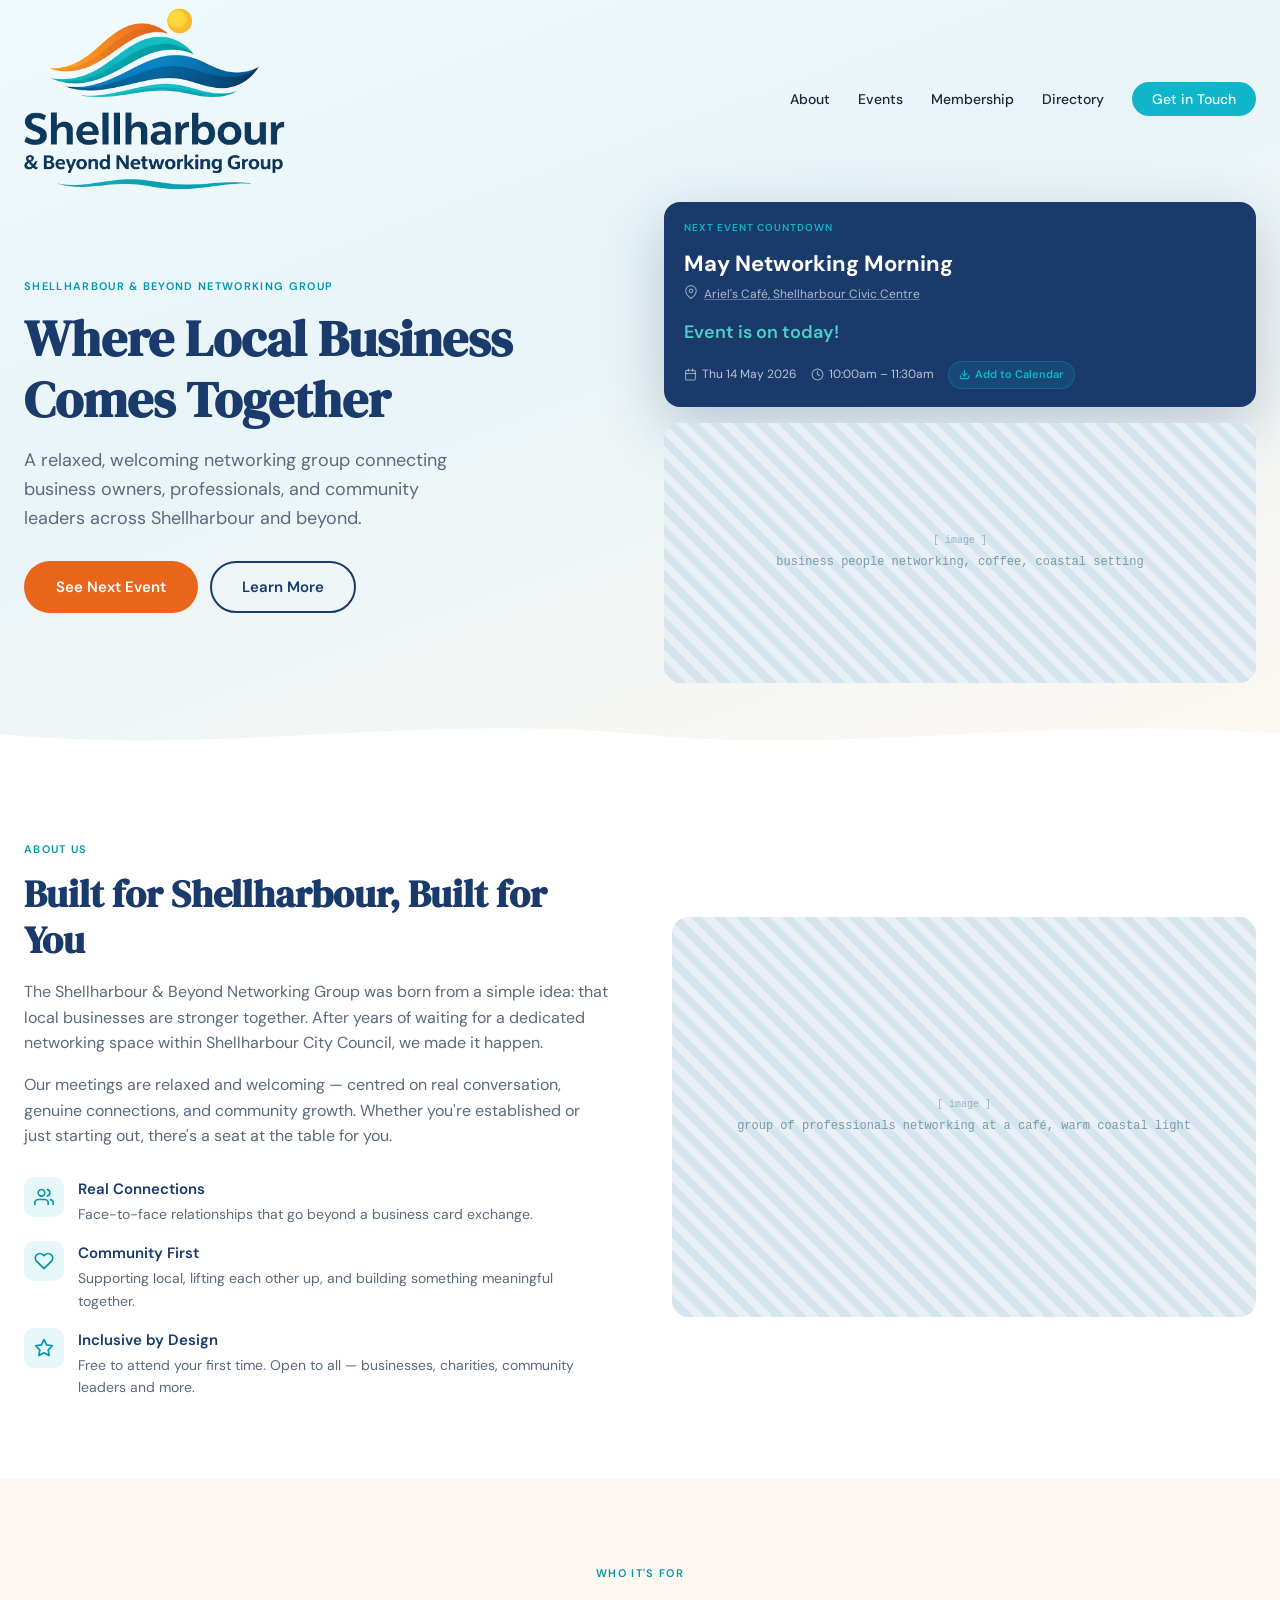
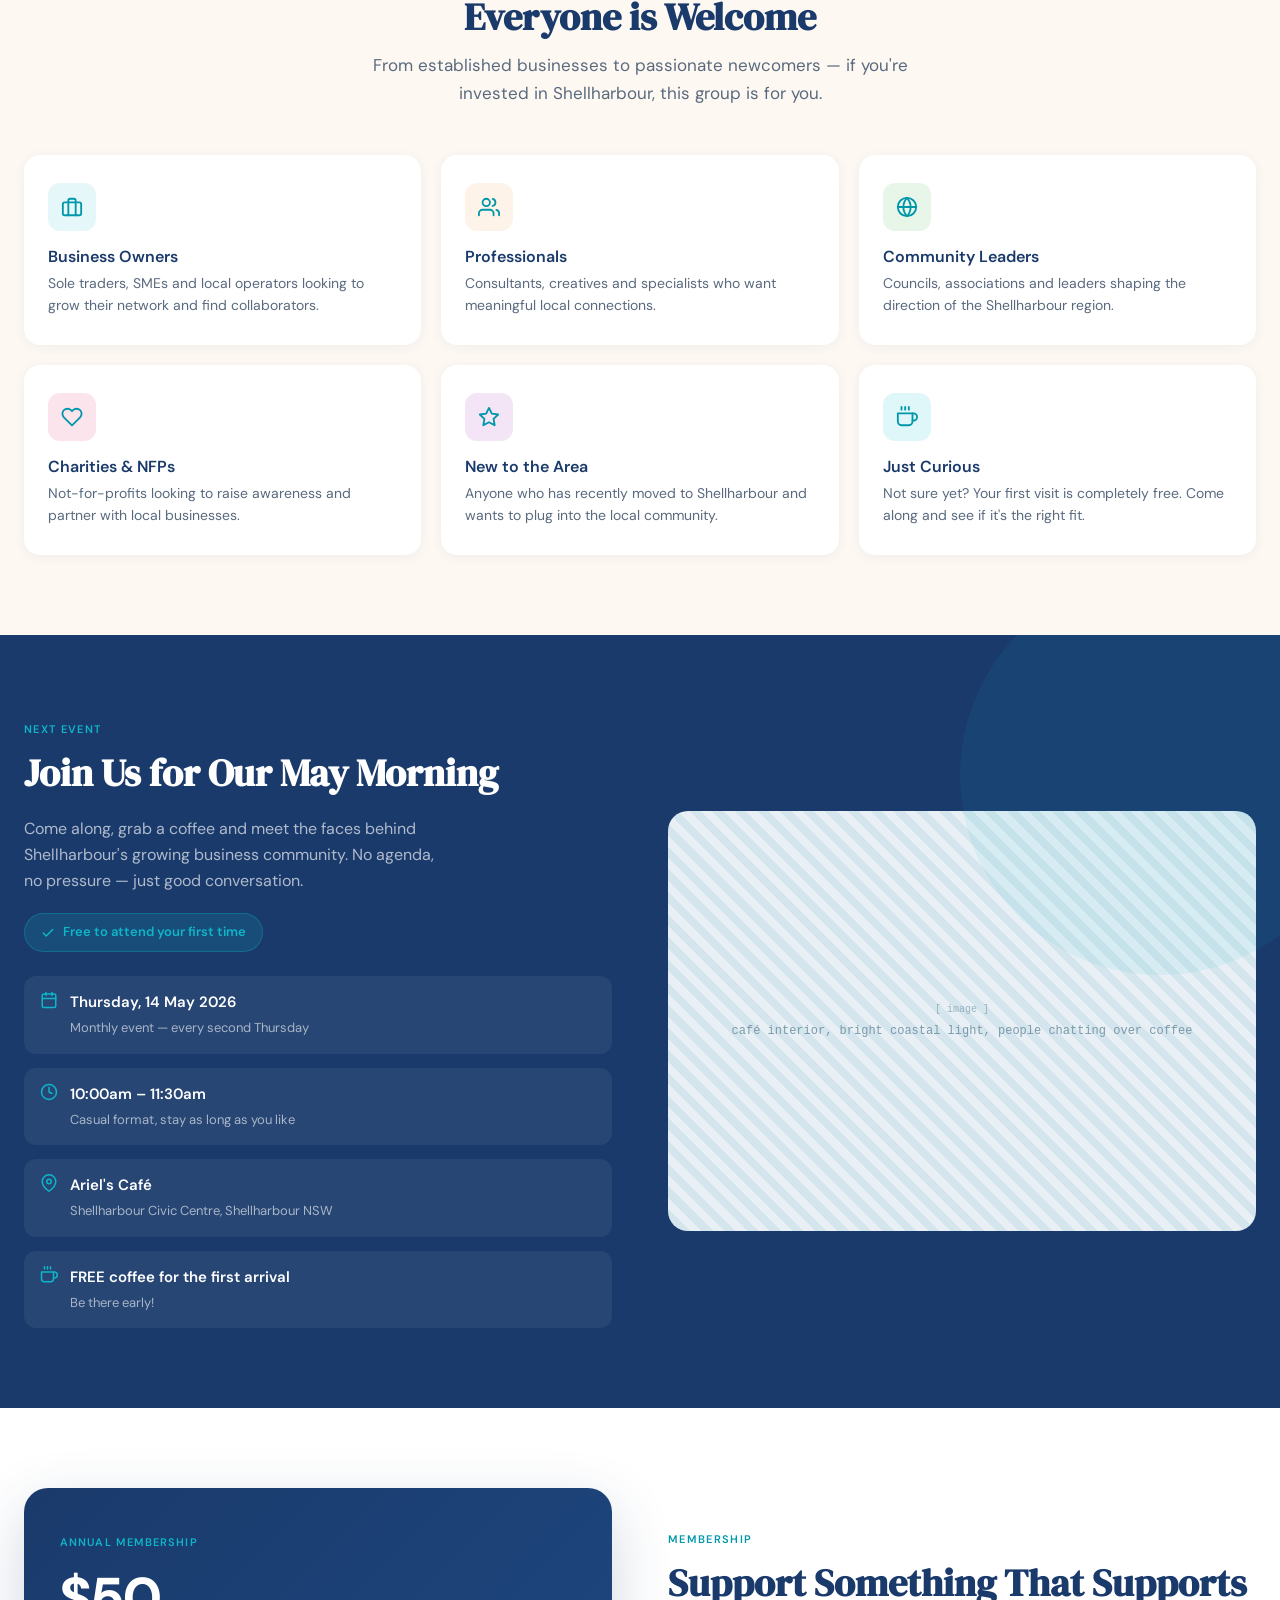
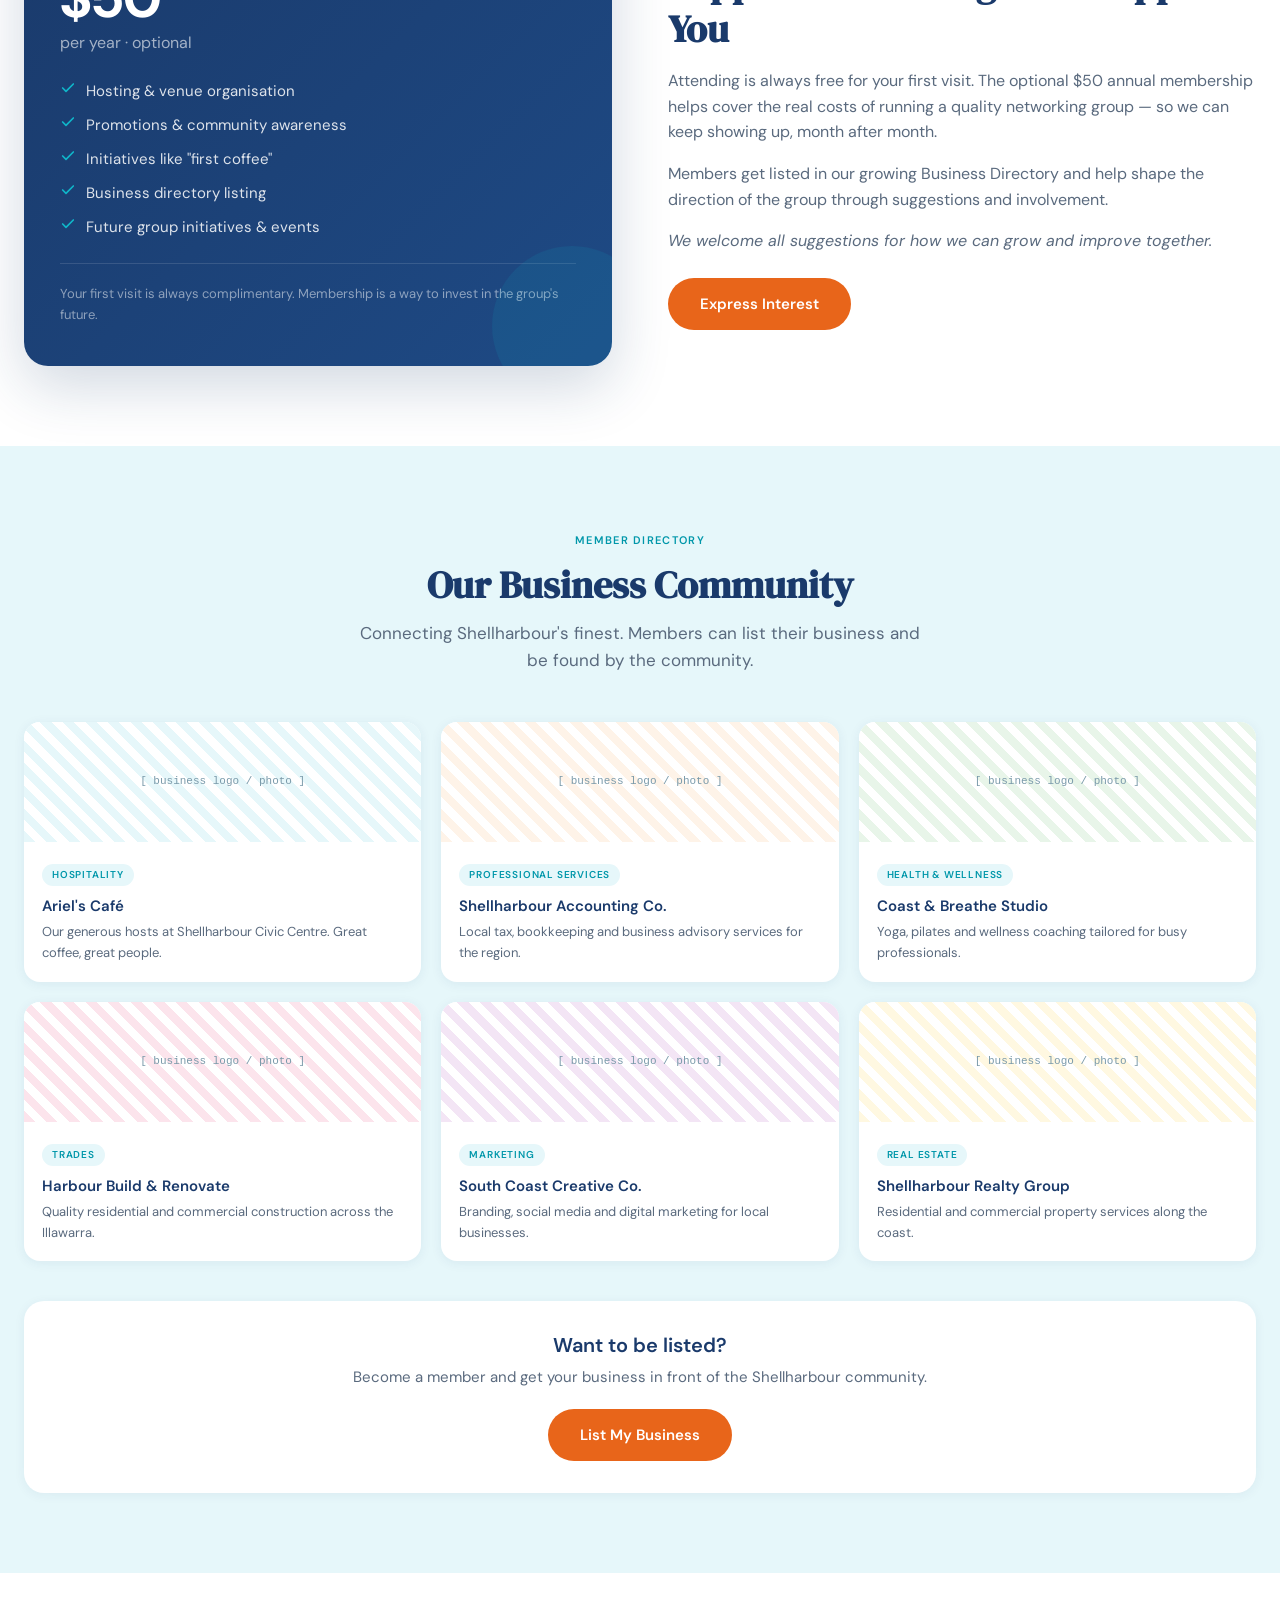
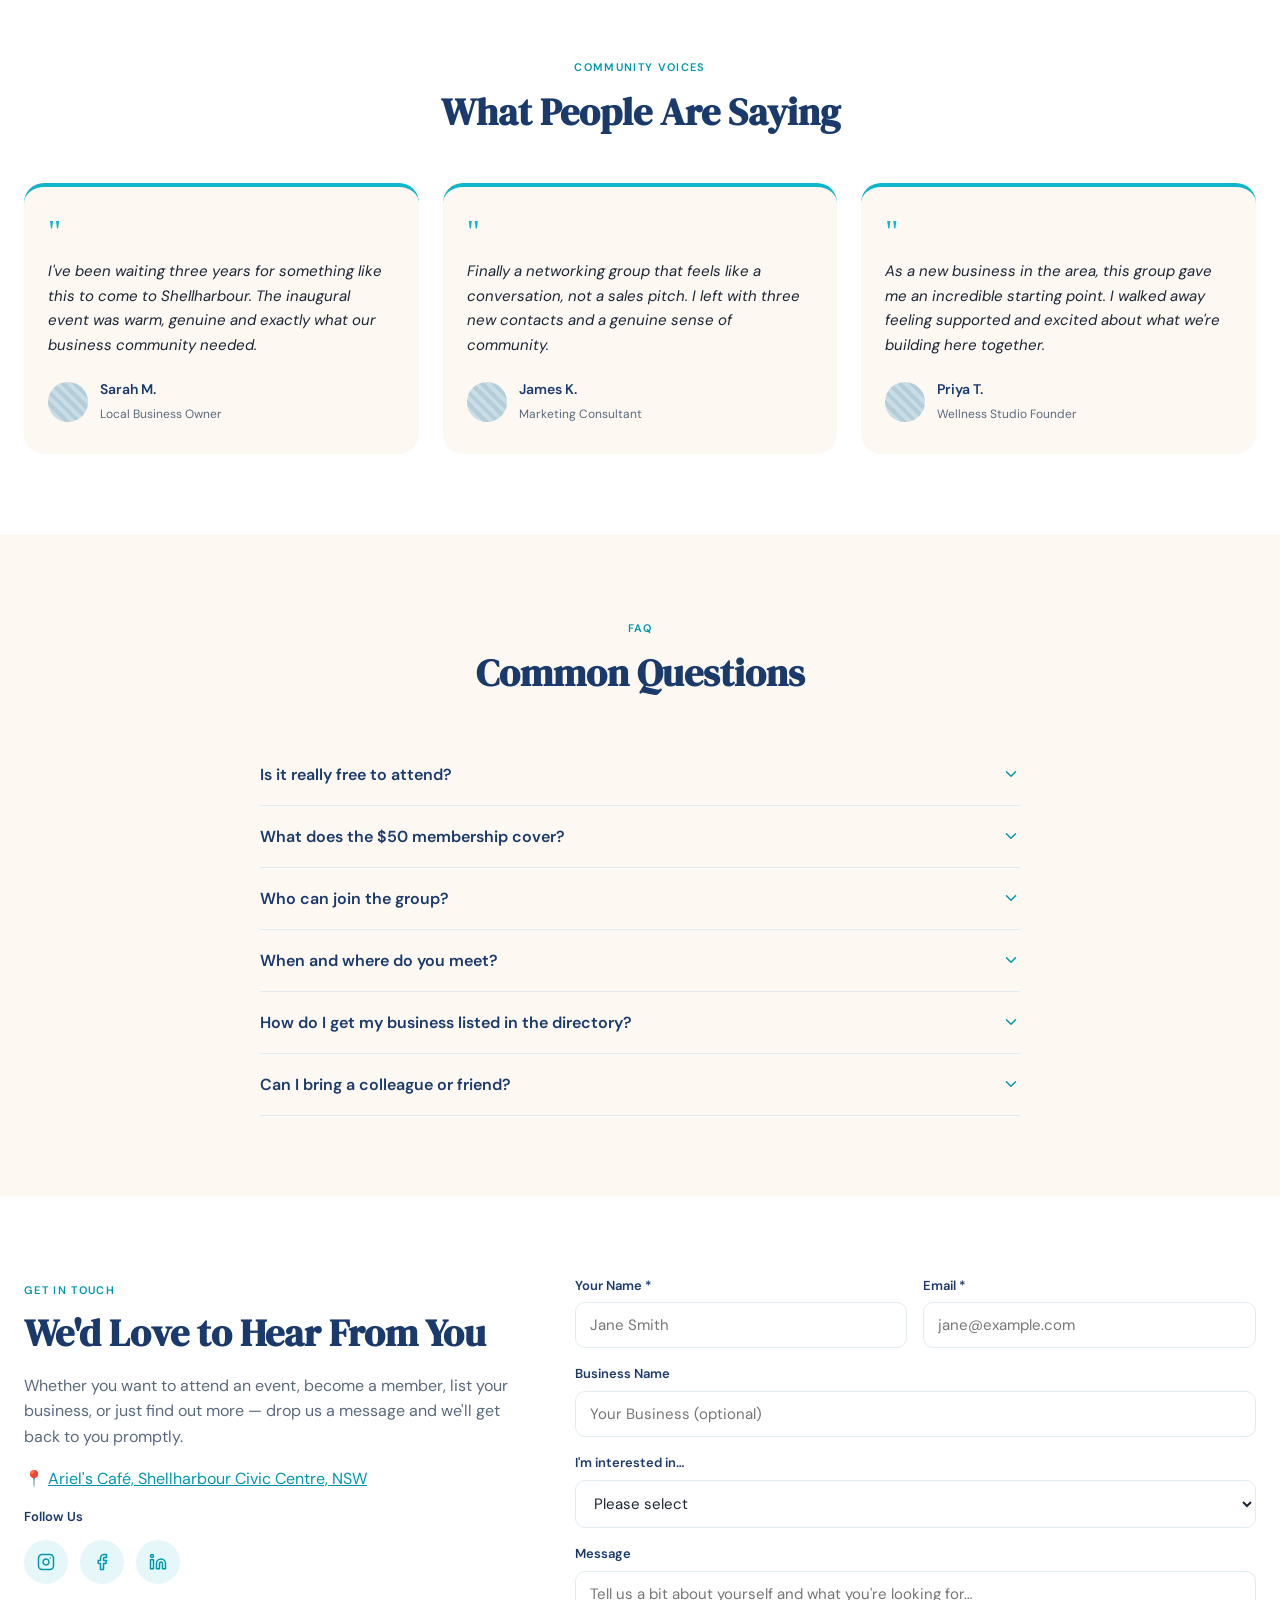
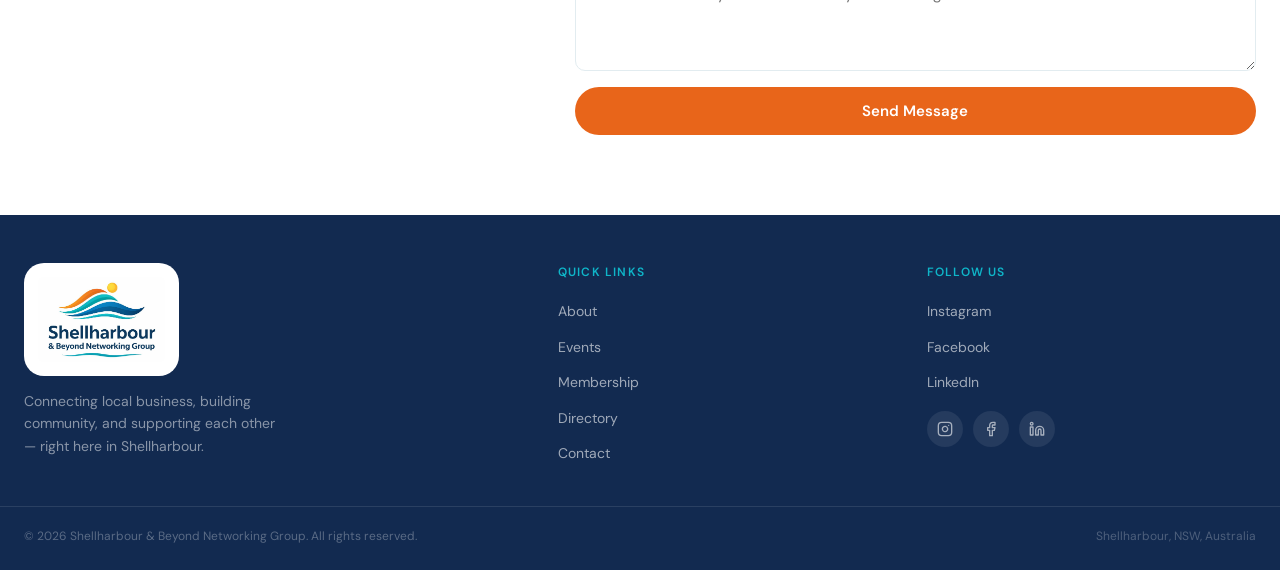
==== index.html @ a5597242 "Initial build: Shellharbour & Beyond Networking Group website Vanilla HTML/CSS/JS implementation fro" ====
<!DOCTYPE html>
<html lang="en">
<head>
  <meta charset="UTF-8"/>
  <meta name="viewport" content="width=device-width, initial-scale=1.0"/>
  <title>Shellharbour &amp; Beyond Networking Group</title>
  <meta name="description" content="A relaxed, welcoming networking group connecting business owners, professionals, and community leaders across Shellharbour and beyond."/>
  <link rel="preconnect" href="https://fonts.googleapis.com"/>
  <link rel="preconnect" href="https://fonts.gstatic.com" crossorigin/>
  <link href="https://fonts.googleapis.com/css2?family=DM+Sans:wght@300;400;500;600;700&family=DM+Serif+Display:ital@0;1&display=swap" rel="stylesheet"/>
  <link rel="stylesheet" href="style.css"/>
</head>
<body>

<!-- NAV -->
<nav id="main-nav">
  <div class="nav-inner">
    <a class="nav-logo" href="#">
      <img src="uploads/logo-shellharbour-beyond-networking-group.png" alt="Shellharbour &amp; Beyond Networking Group"/>
    </a>
    <ul class="nav-links">
      <li><a href="#about">About</a></li>
      <li><a href="#events">Events</a></li>
      <li><a href="#membership">Membership</a></li>
      <li><a href="#directory">Directory</a></li>
      <li><a href="#contact" class="nav-cta">Get in Touch</a></li>
    </ul>
  </div>
</nav>

<!-- HERO -->
<section class="hero">
  <div class="hero-inner">
    <div class="hero-text">
      <span class="section-tag">Shellharbour &amp; Beyond Networking Group</span>
      <h1 class="hero-title">Where Local Business Comes Together</h1>
      <p class="hero-sub">A relaxed, welcoming networking group connecting business owners, professionals, and community leaders across Shellharbour and beyond.</p>
      <div class="hero-actions">
        <a href="#events" class="btn-primary">See Next Event</a>
        <a href="#about" class="btn-outline">Learn More</a>
      </div>
    </div>
    <div class="hero-visual">
      <div class="countdown-card">
        <div class="countdown-label">Next Event Countdown</div>
        <div class="countdown-event-title">May Networking Morning</div>
        <div class="countdown-location">
          <svg width="14" height="14" viewBox="0 0 24 24" fill="none" stroke="rgba(255,255,255,0.5)" stroke-width="2" stroke-linecap="round" stroke-linejoin="round"><path d="M21 10c0 7-9 13-9 13s-9-6-9-13a9 9 0 0 1 18 0z"/><circle cx="12" cy="10" r="3"/></svg>
          <a href="https://share.google/ZzEVvSaLevqa5CNla" target="_blank" rel="noopener noreferrer">Ariel's Café, Shellharbour Civic Centre</a>
        </div>
        <div class="countdown-grid" id="countdown-grid">
          <div class="countdown-unit">
            <div class="countdown-num" id="cd-days">00</div>
            <div class="countdown-unitlabel">Days</div>
          </div>
          <div class="countdown-unit">
            <div class="countdown-num" id="cd-hours">00</div>
            <div class="countdown-unitlabel">Hours</div>
          </div>
          <div class="countdown-unit">
            <div class="countdown-num" id="cd-mins">00</div>
            <div class="countdown-unitlabel">Mins</div>
          </div>
        </div>
        <div id="countdown-expired" class="countdown-expired" style="display:none">Event is on today!</div>
        <div class="countdown-meta">
          <span>
            <svg width="13" height="13" viewBox="0 0 24 24" fill="none" stroke="rgba(255,255,255,0.55)" stroke-width="2" stroke-linecap="round" stroke-linejoin="round"><rect x="3" y="4" width="18" height="18" rx="2"/><line x1="16" y1="2" x2="16" y2="6"/><line x1="8" y1="2" x2="8" y2="6"/><line x1="3" y1="10" x2="21" y2="10"/></svg>
            Thu 14 May 2026
          </span>
          <span>
            <svg width="13" height="13" viewBox="0 0 24 24" fill="none" stroke="rgba(255,255,255,0.55)" stroke-width="2" stroke-linecap="round" stroke-linejoin="round"><circle cx="12" cy="12" r="10"/><polyline points="12 6 12 12 16 14"/></svg>
            10:00am – 11:30am
          </span>
          <a class="add-to-cal"
            href="data:text/calendar;charset=utf8,BEGIN:VCALENDAR%0AVERSION:2.0%0APRODID:-//Shellharbour%20%26%20Beyond//EN%0ABEGIN:VEVENT%0ADTSTART:20260514T000000Z%0ADTEND:20260514T013000Z%0ASUMMARY:Shellharbour%20%26%20Beyond%20Networking%20Morning%0ADESCRIPTION:Monthly%20networking%20event%20-%20first%20visit%20free!%0ALOCATION:Ariel's%20Cafe%2C%20Shellharbour%20Civic%20Centre%2C%20NSW%0AURL:https://share.google/ZzEVvSaLevqa5CNla%0AEND:VEVENT%0AEND:VCALENDAR"
            download="shellharbour-networking-may2026.ics">
            <svg width="11" height="11" viewBox="0 0 24 24" fill="none" stroke="currentColor" stroke-width="2.5" stroke-linecap="round" stroke-linejoin="round"><path d="M21 15v4a2 2 0 0 1-2 2H5a2 2 0 0 1-2-2v-4"/><polyline points="7 10 12 15 17 10"/><line x1="12" y1="15" x2="12" y2="3"/></svg>
            Add to Calendar
          </a>
        </div>
      </div>
      <div class="img-placeholder" style="height:260px;margin-top:16px;">
        <div>
          <div class="placeholder-label">[ image ]</div>
          business people networking, coffee, coastal setting
        </div>
      </div>
    </div>
  </div>
  <div class="wave-divider">
    <svg viewBox="0 0 1440 48" xmlns="http://www.w3.org/2000/svg">
      <path d="M0,48 L0,24 C240,48 480,0 720,24 C960,48 1200,0 1440,24 L1440,48 Z" fill="white"/>
    </svg>
  </div>
</section>

<!-- ABOUT -->
<section class="about" id="about">
  <div class="container">
    <div class="about-grid">
      <div>
        <span class="section-tag">About Us</span>
        <h2>Built for Shellharbour, Built for You</h2>
        <p>The Shellharbour &amp; Beyond Networking Group was born from a simple idea: that local businesses are stronger together. After years of waiting for a dedicated networking space within Shellharbour City Council, we made it happen.</p>
        <p>Our meetings are relaxed and welcoming — centred on real conversation, genuine connections, and community growth. Whether you're established or just starting out, there's a seat at the table for you.</p>
        <div class="about-pillars">
          <div class="pillar">
            <div class="pillar-icon">
              <svg width="20" height="20" viewBox="0 0 24 24" fill="none" stroke="var(--teal-mid)" stroke-width="2" stroke-linecap="round" stroke-linejoin="round"><path d="M17 21v-2a4 4 0 0 0-4-4H5a4 4 0 0 0-4 4v2"/><circle cx="9" cy="7" r="4"/><path d="M23 21v-2a4 4 0 0 0-3-3.87"/><path d="M16 3.13a4 4 0 0 1 0 7.75"/></svg>
            </div>
            <div class="pillar-text">
              <h4>Real Connections</h4>
              <p>Face-to-face relationships that go beyond a business card exchange.</p>
            </div>
          </div>
          <div class="pillar">
            <div class="pillar-icon">
              <svg width="20" height="20" viewBox="0 0 24 24" fill="none" stroke="var(--teal-mid)" stroke-width="2" stroke-linecap="round" stroke-linejoin="round"><path d="M20.84 4.61a5.5 5.5 0 0 0-7.78 0L12 5.67l-1.06-1.06a5.5 5.5 0 0 0-7.78 7.78l1.06 1.06L12 21.23l7.78-7.78 1.06-1.06a5.5 5.5 0 0 0 0-7.78z"/></svg>
            </div>
            <div class="pillar-text">
              <h4>Community First</h4>
              <p>Supporting local, lifting each other up, and building something meaningful together.</p>
            </div>
          </div>
          <div class="pillar">
            <div class="pillar-icon">
              <svg width="20" height="20" viewBox="0 0 24 24" fill="none" stroke="var(--teal-mid)" stroke-width="2" stroke-linecap="round" stroke-linejoin="round"><polygon points="12 2 15.09 8.26 22 9.27 17 14.14 18.18 21.02 12 17.77 5.82 21.02 7 14.14 2 9.27 8.91 8.26 12 2"/></svg>
            </div>
            <div class="pillar-text">
              <h4>Inclusive by Design</h4>
              <p>Free to attend your first time. Open to all — businesses, charities, community leaders and more.</p>
            </div>
          </div>
        </div>
      </div>
      <div class="img-placeholder" style="height:400px;">
        <div>
          <div class="placeholder-label">[ image ]</div>
          group of professionals networking at a café, warm coastal light
        </div>
      </div>
    </div>
  </div>
</section>

<!-- WHO IS IT FOR -->
<section class="who" id="who">
  <div class="container">
    <div class="section-header">
      <span class="section-tag">Who It's For</span>
      <h2>Everyone is Welcome</h2>
      <p>From established businesses to passionate newcomers — if you're invested in Shellharbour, this group is for you.</p>
    </div>
    <div class="who-cards">
      <div class="who-card">
        <div class="who-card-icon" style="background:#e6f7fa">
          <svg width="22" height="22" viewBox="0 0 24 24" fill="none" stroke="var(--teal-mid)" stroke-width="2" stroke-linecap="round" stroke-linejoin="round"><rect x="2" y="7" width="20" height="14" rx="2"/><path d="M16 21V5a2 2 0 0 0-2-2h-4a2 2 0 0 0-2 2v16"/></svg>
        </div>
        <h3>Business Owners</h3>
        <p>Sole traders, SMEs and local operators looking to grow their network and find collaborators.</p>
      </div>
      <div class="who-card">
        <div class="who-card-icon" style="background:#fef3e8">
          <svg width="22" height="22" viewBox="0 0 24 24" fill="none" stroke="var(--teal-mid)" stroke-width="2" stroke-linecap="round" stroke-linejoin="round"><path d="M17 21v-2a4 4 0 0 0-4-4H5a4 4 0 0 0-4 4v2"/><circle cx="9" cy="7" r="4"/><path d="M23 21v-2a4 4 0 0 0-3-3.87"/><path d="M16 3.13a4 4 0 0 1 0 7.75"/></svg>
        </div>
        <h3>Professionals</h3>
        <p>Consultants, creatives and specialists who want meaningful local connections.</p>
      </div>
      <div class="who-card">
        <div class="who-card-icon" style="background:#e8f5e9">
          <svg width="22" height="22" viewBox="0 0 24 24" fill="none" stroke="var(--teal-mid)" stroke-width="2" stroke-linecap="round" stroke-linejoin="round"><circle cx="12" cy="12" r="10"/><line x1="2" y1="12" x2="22" y2="12"/><path d="M12 2a15.3 15.3 0 0 1 4 10 15.3 15.3 0 0 1-4 10 15.3 15.3 0 0 1-4-10 15.3 15.3 0 0 1 4-10z"/></svg>
        </div>
        <h3>Community Leaders</h3>
        <p>Councils, associations and leaders shaping the direction of the Shellharbour region.</p>
      </div>
      <div class="who-card">
        <div class="who-card-icon" style="background:#fce4ec">
          <svg width="22" height="22" viewBox="0 0 24 24" fill="none" stroke="var(--teal-mid)" stroke-width="2" stroke-linecap="round" stroke-linejoin="round"><path d="M20.84 4.61a5.5 5.5 0 0 0-7.78 0L12 5.67l-1.06-1.06a5.5 5.5 0 0 0-7.78 7.78l1.06 1.06L12 21.23l7.78-7.78 1.06-1.06a5.5 5.5 0 0 0 0-7.78z"/></svg>
        </div>
        <h3>Charities &amp; NFPs</h3>
        <p>Not-for-profits looking to raise awareness and partner with local businesses.</p>
      </div>
      <div class="who-card">
        <div class="who-card-icon" style="background:#f3e5f5">
          <svg width="22" height="22" viewBox="0 0 24 24" fill="none" stroke="var(--teal-mid)" stroke-width="2" stroke-linecap="round" stroke-linejoin="round"><polygon points="12 2 15.09 8.26 22 9.27 17 14.14 18.18 21.02 12 17.77 5.82 21.02 7 14.14 2 9.27 8.91 8.26 12 2"/></svg>
        </div>
        <h3>New to the Area</h3>
        <p>Anyone who has recently moved to Shellharbour and wants to plug into the local community.</p>
      </div>
      <div class="who-card">
        <div class="who-card-icon" style="background:#e0f7fa">
          <svg width="22" height="22" viewBox="0 0 24 24" fill="none" stroke="var(--teal-mid)" stroke-width="2" stroke-linecap="round" stroke-linejoin="round"><path d="M18 8h1a4 4 0 0 1 0 8h-1"/><path d="M2 8h16v9a4 4 0 0 1-4 4H6a4 4 0 0 1-4-4V8z"/><line x1="6" y1="1" x2="6" y2="4"/><line x1="10" y1="1" x2="10" y2="4"/><line x1="14" y1="1" x2="14" y2="4"/></svg>
        </div>
        <h3>Just Curious</h3>
        <p>Not sure yet? Your first visit is completely free. Come along and see if it's the right fit.</p>
      </div>
    </div>
  </div>
</section>

<!-- EVENTS -->
<section class="event-section" id="events">
  <div class="container">
    <div class="event-inner">
      <div>
        <span class="section-tag event-tag">Next Event</span>
        <h2>Join Us for Our May Morning</h2>
        <p class="event-intro">Come along, grab a coffee and meet the faces behind Shellharbour's growing business community. No agenda, no pressure — just good conversation.</p>
        <div class="free-badge">
          <svg width="14" height="14" viewBox="0 0 24 24" fill="none" stroke="currentColor" stroke-width="2.5" stroke-linecap="round" stroke-linejoin="round"><polyline points="20 6 9 17 4 12"/></svg>
          Free to attend your first time
        </div>
        <div class="event-details">
          <div class="event-detail">
            <span class="event-detail-icon"><svg width="18" height="18" viewBox="0 0 24 24" fill="none" stroke="var(--teal)" stroke-width="2" stroke-linecap="round" stroke-linejoin="round"><rect x="3" y="4" width="18" height="18" rx="2"/><line x1="16" y1="2" x2="16" y2="6"/><line x1="8" y1="2" x2="8" y2="6"/><line x1="3" y1="10" x2="21" y2="10"/></svg></span>
            <div class="event-detail-text"><strong>Thursday, 14 May 2026</strong><span>Monthly event — every second Thursday</span></div>
          </div>
          <div class="event-detail">
            <span class="event-detail-icon"><svg width="18" height="18" viewBox="0 0 24 24" fill="none" stroke="var(--teal)" stroke-width="2" stroke-linecap="round" stroke-linejoin="round"><circle cx="12" cy="12" r="10"/><polyline points="12 6 12 12 16 14"/></svg></span>
            <div class="event-detail-text"><strong>10:00am – 11:30am</strong><span>Casual format, stay as long as you like</span></div>
          </div>
          <div class="event-detail">
            <span class="event-detail-icon"><svg width="18" height="18" viewBox="0 0 24 24" fill="none" stroke="var(--teal)" stroke-width="2" stroke-linecap="round" stroke-linejoin="round"><path d="M21 10c0 7-9 13-9 13s-9-6-9-13a9 9 0 0 1 18 0z"/><circle cx="12" cy="10" r="3"/></svg></span>
            <div class="event-detail-text"><strong>Ariel's Café</strong><span>Shellharbour Civic Centre, Shellharbour NSW</span></div>
          </div>
          <div class="event-detail">
            <span class="event-detail-icon"><svg width="18" height="18" viewBox="0 0 24 24" fill="none" stroke="var(--teal)" stroke-width="2" stroke-linecap="round" stroke-linejoin="round"><path d="M18 8h1a4 4 0 0 1 0 8h-1"/><path d="M2 8h16v9a4 4 0 0 1-4 4H6a4 4 0 0 1-4-4V8z"/><line x1="6" y1="1" x2="6" y2="4"/><line x1="10" y1="1" x2="10" y2="4"/><line x1="14" y1="1" x2="14" y2="4"/></svg></span>
            <div class="event-detail-text"><strong>FREE coffee for the first arrival</strong><span>Be there early!</span></div>
          </div>
        </div>
      </div>
      <div class="img-placeholder" style="height:420px;border-radius:20px;">
        <div>
          <div class="placeholder-label">[ image ]</div>
          café interior, bright coastal light, people chatting over coffee
        </div>
      </div>
    </div>
  </div>
</section>

<!-- MEMBERSHIP -->
<section class="membership" id="membership">
  <div class="container">
    <div class="membership-inner">
      <div class="membership-card">
        <span class="membership-badge">Annual Membership</span>
        <div class="price">$50</div>
        <div class="price-period">per year · optional</div>
        <ul class="membership-perks">
          <li>
            <span class="perk-check"><svg width="16" height="16" viewBox="0 0 24 24" fill="none" stroke="var(--teal)" stroke-width="2.5" stroke-linecap="round" stroke-linejoin="round"><polyline points="20 6 9 17 4 12"/></svg></span>
            Hosting &amp; venue organisation
          </li>
          <li>
            <span class="perk-check"><svg width="16" height="16" viewBox="0 0 24 24" fill="none" stroke="var(--teal)" stroke-width="2.5" stroke-linecap="round" stroke-linejoin="round"><polyline points="20 6 9 17 4 12"/></svg></span>
            Promotions &amp; community awareness
          </li>
          <li>
            <span class="perk-check"><svg width="16" height="16" viewBox="0 0 24 24" fill="none" stroke="var(--teal)" stroke-width="2.5" stroke-linecap="round" stroke-linejoin="round"><polyline points="20 6 9 17 4 12"/></svg></span>
            Initiatives like "first coffee"
          </li>
          <li>
            <span class="perk-check"><svg width="16" height="16" viewBox="0 0 24 24" fill="none" stroke="var(--teal)" stroke-width="2.5" stroke-linecap="round" stroke-linejoin="round"><polyline points="20 6 9 17 4 12"/></svg></span>
            Business directory listing
          </li>
          <li>
            <span class="perk-check"><svg width="16" height="16" viewBox="0 0 24 24" fill="none" stroke="var(--teal)" stroke-width="2.5" stroke-linecap="round" stroke-linejoin="round"><polyline points="20 6 9 17 4 12"/></svg></span>
            Future group initiatives &amp; events
          </li>
        </ul>
        <div class="membership-note">Your first visit is always complimentary. Membership is a way to invest in the group's future.</div>
      </div>
      <div class="membership-text">
        <span class="section-tag">Membership</span>
        <h2>Support Something That Supports You</h2>
        <p>Attending is always free for your first visit. The optional $50 annual membership helps cover the real costs of running a quality networking group — so we can keep showing up, month after month.</p>
        <p>Members get listed in our growing Business Directory and help shape the direction of the group through suggestions and involvement.</p>
        <p class="membership-italic">We welcome all suggestions for how we can grow and improve together.</p>
        <div style="margin-top:24px">
          <a href="#contact" class="btn-primary">Express Interest</a>
        </div>
      </div>
    </div>
  </div>
</section>

<!-- DIRECTORY -->
<section class="directory" id="directory">
  <div class="container">
    <div class="section-header">
      <span class="section-tag">Member Directory</span>
      <h2>Our Business Community</h2>
      <p>Connecting Shellharbour's finest. Members can list their business and be found by the community.</p>
    </div>
    <div class="directory-grid">
      <div class="biz-card">
        <div class="biz-card-thumb" style="background:repeating-linear-gradient(45deg,#e6f7fa,#e6f7fa 8px,white 8px,white 16px)"><span class="biz-thumb-label">[ business logo / photo ]</span></div>
        <div class="biz-card-body">
          <span class="biz-tag">Hospitality</span>
          <h4>Ariel's Café</h4>
          <p>Our generous hosts at Shellharbour Civic Centre. Great coffee, great people.</p>
        </div>
      </div>
      <div class="biz-card">
        <div class="biz-card-thumb" style="background:repeating-linear-gradient(45deg,#fef3e8,#fef3e8 8px,white 8px,white 16px)"><span class="biz-thumb-label">[ business logo / photo ]</span></div>
        <div class="biz-card-body">
          <span class="biz-tag">Professional Services</span>
          <h4>Shellharbour Accounting Co.</h4>
          <p>Local tax, bookkeeping and business advisory services for the region.</p>
        </div>
      </div>
      <div class="biz-card">
        <div class="biz-card-thumb" style="background:repeating-linear-gradient(45deg,#e8f5e9,#e8f5e9 8px,white 8px,white 16px)"><span class="biz-thumb-label">[ business logo / photo ]</span></div>
        <div class="biz-card-body">
          <span class="biz-tag">Health &amp; Wellness</span>
          <h4>Coast &amp; Breathe Studio</h4>
          <p>Yoga, pilates and wellness coaching tailored for busy professionals.</p>
        </div>
      </div>
      <div class="biz-card">
        <div class="biz-card-thumb" style="background:repeating-linear-gradient(45deg,#fce4ec,#fce4ec 8px,white 8px,white 16px)"><span class="biz-thumb-label">[ business logo / photo ]</span></div>
        <div class="biz-card-body">
          <span class="biz-tag">Trades</span>
          <h4>Harbour Build &amp; Renovate</h4>
          <p>Quality residential and commercial construction across the Illawarra.</p>
        </div>
      </div>
      <div class="biz-card">
        <div class="biz-card-thumb" style="background:repeating-linear-gradient(45deg,#f3e5f5,#f3e5f5 8px,white 8px,white 16px)"><span class="biz-thumb-label">[ business logo / photo ]</span></div>
        <div class="biz-card-body">
          <span class="biz-tag">Marketing</span>
          <h4>South Coast Creative Co.</h4>
          <p>Branding, social media and digital marketing for local businesses.</p>
        </div>
      </div>
      <div class="biz-card">
        <div class="biz-card-thumb" style="background:repeating-linear-gradient(45deg,#fff8e1,#fff8e1 8px,white 8px,white 16px)"><span class="biz-thumb-label">[ business logo / photo ]</span></div>
        <div class="biz-card-body">
          <span class="biz-tag">Real Estate</span>
          <h4>Shellharbour Realty Group</h4>
          <p>Residential and commercial property services along the coast.</p>
        </div>
      </div>
    </div>
    <div class="biz-join-cta">
      <h3>Want to be listed?</h3>
      <p>Become a member and get your business in front of the Shellharbour community.</p>
      <a href="#contact" class="btn-primary">List My Business</a>
    </div>
  </div>
</section>

<!-- TESTIMONIALS -->
<section class="testimonials">
  <div class="container">
    <div class="section-header">
      <span class="section-tag">Community Voices</span>
      <h2>What People Are Saying</h2>
    </div>
    <div class="testimonials-grid">
      <div class="testimonial-card">
        <div class="testimonial-quote">"</div>
        <p class="testimonial-text">I've been waiting three years for something like this to come to Shellharbour. The inaugural event was warm, genuine and exactly what our business community needed.</p>
        <div class="testimonial-author">
          <div class="testimonial-avatar"></div>
          <div class="testimonial-author-info">
            <strong>Sarah M.</strong>
            <span>Local Business Owner</span>
          </div>
        </div>
      </div>
      <div class="testimonial-card">
        <div class="testimonial-quote">"</div>
        <p class="testimonial-text">Finally a networking group that feels like a conversation, not a sales pitch. I left with three new contacts and a genuine sense of community.</p>
        <div class="testimonial-author">
          <div class="testimonial-avatar"></div>
          <div class="testimonial-author-info">
            <strong>James K.</strong>
            <span>Marketing Consultant</span>
          </div>
        </div>
      </div>
      <div class="testimonial-card">
        <div class="testimonial-quote">"</div>
        <p class="testimonial-text">As a new business in the area, this group gave me an incredible starting point. I walked away feeling supported and excited about what we're building here together.</p>
        <div class="testimonial-author">
          <div class="testimonial-avatar"></div>
          <div class="testimonial-author-info">
            <strong>Priya T.</strong>
            <span>Wellness Studio Founder</span>
          </div>
        </div>
      </div>
    </div>
  </div>
</section>

<!-- FAQ -->
<section class="faq" id="faq">
  <div class="container">
    <div class="section-header">
      <span class="section-tag">FAQ</span>
      <h2>Common Questions</h2>
    </div>
    <div class="faq-list">
      <div class="faq-item">
        <button class="faq-question" aria-expanded="false">
          Is it really free to attend?
          <span class="faq-chevron"><svg width="18" height="18" viewBox="0 0 24 24" fill="none" stroke="var(--teal-mid)" stroke-width="2" stroke-linecap="round" stroke-linejoin="round"><polyline points="6 9 12 15 18 9"/></svg></span>
        </button>
        <div class="faq-answer">
          <div class="faq-answer-inner">Yes! Your first visit is completely complimentary — no obligation, no pressure. After that, the optional $50 annual membership helps sustain and grow the group.</div>
        </div>
      </div>
      <div class="faq-item">
        <button class="faq-question" aria-expanded="false">
          What does the $50 membership cover?
          <span class="faq-chevron"><svg width="18" height="18" viewBox="0 0 24 24" fill="none" stroke="var(--teal-mid)" stroke-width="2" stroke-linecap="round" stroke-linejoin="round"><polyline points="6 9 12 15 18 9"/></svg></span>
        </button>
        <div class="faq-answer">
          <div class="faq-answer-inner">Membership contributions go towards venue and hosting costs, group promotions and awareness, initiatives like the first-coffee welcome, and future events and activities. We're always open to suggestions.</div>
        </div>
      </div>
      <div class="faq-item">
        <button class="faq-question" aria-expanded="false">
          Who can join the group?
          <span class="faq-chevron"><svg width="18" height="18" viewBox="0 0 24 24" fill="none" stroke="var(--teal-mid)" stroke-width="2" stroke-linecap="round" stroke-linejoin="round"><polyline points="6 9 12 15 18 9"/></svg></span>
        </button>
        <div class="faq-answer">
          <div class="faq-answer-inner">Absolutely anyone with a connection to or interest in the Shellharbour area. Business owners, sole traders, professionals, community leaders, charities, not-for-profits, and curious locals are all welcome.</div>
        </div>
      </div>
      <div class="faq-item">
        <button class="faq-question" aria-expanded="false">
          When and where do you meet?
          <span class="faq-chevron"><svg width="18" height="18" viewBox="0 0 24 24" fill="none" stroke="var(--teal-mid)" stroke-width="2" stroke-linecap="round" stroke-linejoin="round"><polyline points="6 9 12 15 18 9"/></svg></span>
        </button>
        <div class="faq-answer">
          <div class="faq-answer-inner">We currently meet every month at Ariel's Café, Shellharbour Civic Centre, from 10:00am to 11:30am. Check back here or follow our socials for exact dates.</div>
        </div>
      </div>
      <div class="faq-item">
        <button class="faq-question" aria-expanded="false">
          How do I get my business listed in the directory?
          <span class="faq-chevron"><svg width="18" height="18" viewBox="0 0 24 24" fill="none" stroke="var(--teal-mid)" stroke-width="2" stroke-linecap="round" stroke-linejoin="round"><polyline points="6 9 12 15 18 9"/></svg></span>
        </button>
        <div class="faq-answer">
          <div class="faq-answer-inner">Members are listed in our growing business directory. Simply become a member and submit your details through the contact form below and we'll get you added.</div>
        </div>
      </div>
      <div class="faq-item">
        <button class="faq-question" aria-expanded="false">
          Can I bring a colleague or friend?
          <span class="faq-chevron"><svg width="18" height="18" viewBox="0 0 24 24" fill="none" stroke="var(--teal-mid)" stroke-width="2" stroke-linecap="round" stroke-linejoin="round"><polyline points="6 9 12 15 18 9"/></svg></span>
        </button>
        <div class="faq-answer">
          <div class="faq-answer-inner">Absolutely — the more the merrier! Anyone attending for the first time comes for free. Share the page and bring your network along.</div>
        </div>
      </div>
    </div>
  </div>
</section>

<!-- CONTACT -->
<section class="contact" id="contact">
  <div class="container">
    <div class="contact-inner">
      <div class="contact-info">
        <span class="section-tag">Get In Touch</span>
        <h2>We'd Love to Hear From You</h2>
        <p>Whether you want to attend an event, become a member, list your business, or just find out more — drop us a message and we'll get back to you promptly.</p>
        <p class="contact-address">
          📍 <a href="https://share.google/ZzEVvSaLevqa5CNla" target="_blank" rel="noopener noreferrer">Ariel's Café, Shellharbour Civic Centre, NSW</a>
        </p>
        <h4 class="follow-label">Follow Us</h4>
        <div class="contact-socials">
          <a href="#" class="social-btn" title="Instagram" aria-label="Instagram">
            <svg width="18" height="18" viewBox="0 0 24 24" fill="none" stroke="currentColor" stroke-width="2" stroke-linecap="round" stroke-linejoin="round"><rect x="2" y="2" width="20" height="20" rx="5"/><path d="M16 11.37A4 4 0 1 1 12.63 8 4 4 0 0 1 16 11.37z"/><line x1="17.5" y1="6.5" x2="17.51" y2="6.5"/></svg>
          </a>
          <a href="#" class="social-btn" title="Facebook" aria-label="Facebook">
            <svg width="18" height="18" viewBox="0 0 24 24" fill="none" stroke="currentColor" stroke-width="2" stroke-linecap="round" stroke-linejoin="round"><path d="M18 2h-3a5 5 0 0 0-5 5v3H7v4h3v8h4v-8h3l1-4h-4V7a1 1 0 0 1 1-1h3z"/></svg>
          </a>
          <a href="#" class="social-btn" title="LinkedIn" aria-label="LinkedIn">
            <svg width="18" height="18" viewBox="0 0 24 24" fill="none" stroke="currentColor" stroke-width="2" stroke-linecap="round" stroke-linejoin="round"><path d="M16 8a6 6 0 0 1 6 6v7h-4v-7a2 2 0 0 0-2-2 2 2 0 0 0-2 2v7h-4v-7a6 6 0 0 1 6-6z"/><rect x="2" y="9" width="4" height="12"/><circle cx="4" cy="4" r="2"/></svg>
          </a>
        </div>
      </div>
      <div class="contact-form-wrap">
        <form class="contact-form" id="contact-form" novalidate>
          <div class="form-row">
            <div class="form-group">
              <label for="f-name">Your Name *</label>
              <input id="f-name" name="name" type="text" required placeholder="Jane Smith"/>
            </div>
            <div class="form-group">
              <label for="f-email">Email *</label>
              <input id="f-email" name="email" type="email" required placeholder="jane@example.com"/>
            </div>
          </div>
          <div class="form-group">
            <label for="f-business">Business Name</label>
            <input id="f-business" name="business" type="text" placeholder="Your Business (optional)"/>
          </div>
          <div class="form-group">
            <label for="f-interest">I'm interested in…</label>
            <select id="f-interest" name="interest">
              <option value="">Please select</option>
              <option>Attending an event</option>
              <option>Annual membership ($50)</option>
              <option>Listing my business in the directory</option>
              <option>General enquiry</option>
            </select>
          </div>
          <div class="form-group">
            <label for="f-message">Message</label>
            <textarea id="f-message" name="message" placeholder="Tell us a bit about yourself and what you're looking for…"></textarea>
          </div>
          <button type="submit" class="btn-primary">Send Message</button>
        </form>
        <div class="form-success" id="form-success" style="display:none">
          <div class="form-success-icon">✓</div>
          <strong>Message sent!</strong>
          Thanks for reaching out. We'll be in touch shortly.
        </div>
      </div>
    </div>
  </div>
</section>

<!-- FOOTER -->
<footer>
  <div class="footer-inner">
    <div class="footer-brand">
      <img src="uploads/pasted-1776672992337-0.png" alt="Shellharbour &amp; Beyond Networking Group"/>
      <p>Connecting local business, building community, and supporting each other — right here in Shellharbour.</p>
    </div>
    <div class="footer-col">
      <h5>Quick Links</h5>
      <ul>
        <li><a href="#about">About</a></li>
        <li><a href="#events">Events</a></li>
        <li><a href="#membership">Membership</a></li>
        <li><a href="#directory">Directory</a></li>
        <li><a href="#contact">Contact</a></li>
      </ul>
    </div>
    <div class="footer-col">
      <h5>Follow Us</h5>
      <ul>
        <li><a href="#">Instagram</a></li>
        <li><a href="#">Facebook</a></li>
        <li><a href="#">LinkedIn</a></li>
      </ul>
      <div class="footer-socials">
        <a href="#" class="footer-social" aria-label="Instagram">
          <svg width="16" height="16" viewBox="0 0 24 24" fill="none" stroke="currentColor" stroke-width="2" stroke-linecap="round" stroke-linejoin="round"><rect x="2" y="2" width="20" height="20" rx="5"/><path d="M16 11.37A4 4 0 1 1 12.63 8 4 4 0 0 1 16 11.37z"/><line x1="17.5" y1="6.5" x2="17.51" y2="6.5"/></svg>
        </a>
        <a href="#" class="footer-social" aria-label="Facebook">
          <svg width="16" height="16" viewBox="0 0 24 24" fill="none" stroke="currentColor" stroke-width="2" stroke-linecap="round" stroke-linejoin="round"><path d="M18 2h-3a5 5 0 0 0-5 5v3H7v4h3v8h4v-8h3l1-4h-4V7a1 1 0 0 1 1-1h3z"/></svg>
        </a>
        <a href="#" class="footer-social" aria-label="LinkedIn">
          <svg width="16" height="16" viewBox="0 0 24 24" fill="none" stroke="currentColor" stroke-width="2" stroke-linecap="round" stroke-linejoin="round"><path d="M16 8a6 6 0 0 1 6 6v7h-4v-7a2 2 0 0 0-2-2 2 2 0 0 0-2 2v7h-4v-7a6 6 0 0 1 6-6z"/><rect x="2" y="9" width="4" height="12"/><circle cx="4" cy="4" r="2"/></svg>
        </a>
      </div>
    </div>
  </div>
  <div class="footer-bottom">
    <p>© 2026 Shellharbour &amp; Beyond Networking Group. All rights reserved.</p>
    <p class="footer-location">Shellharbour, NSW, Australia</p>
  </div>
</footer>

<script src="script.js"></script>
</body>
</html>
---- style.css ----
:root {
  --navy: #1a3a6b;
  --navy-dark: #122a50;
  --teal: #0fb5c8;
  --teal-mid: #0097aa;
  --teal-light: #e6f7fa;
  --orange: #e8651a;
  --sand: #fdf8f2;
  --white: #ffffff;
  --text: #1a2535;
  --text-muted: #5a6a7e;
  --border: #e2ecf0;
}

* { margin: 0; padding: 0; box-sizing: border-box; }
html { scroll-behavior: smooth; }
body {
  font-family: 'DM Sans', sans-serif;
  color: var(--text);
  background: var(--white);
  line-height: 1.6;
}
h1, h2, h3 { font-family: 'DM Serif Display', serif; line-height: 1.2; }

.container { max-width: 1400px; margin: 0 auto; padding: 0 24px; }

.section-tag {
  display: inline-block;
  font-size: 11px;
  font-weight: 600;
  letter-spacing: 0.12em;
  text-transform: uppercase;
  color: var(--teal-mid);
  margin-bottom: 12px;
}

.btn-primary {
  background: var(--orange);
  color: white;
  border: none;
  padding: 14px 32px;
  border-radius: 50px;
  font-family: 'DM Sans', sans-serif;
  font-weight: 600;
  font-size: 15px;
  cursor: pointer;
  transition: all 0.2s;
  text-decoration: none;
  display: inline-block;
}
.btn-primary:hover {
  background: #d05810;
  transform: translateY(-1px);
  box-shadow: 0 4px 16px rgba(232,101,26,0.35);
}

.btn-outline {
  background: transparent;
  color: var(--navy);
  border: 2px solid var(--navy);
  padding: 12px 30px;
  border-radius: 50px;
  font-family: 'DM Sans', sans-serif;
  font-weight: 600;
  font-size: 15px;
  cursor: pointer;
  transition: all 0.2s;
  text-decoration: none;
  display: inline-block;
}
.btn-outline:hover { background: var(--navy); color: white; }

.img-placeholder {
  width: 100%;
  border-radius: 16px;
  overflow: hidden;
  background: repeating-linear-gradient(45deg, #e8f0f5, #e8f0f5 8px, #d5e5ed 8px, #d5e5ed 16px);
  display: flex;
  align-items: center;
  justify-content: center;
  font-family: monospace;
  font-size: 12px;
  color: #7a9aaa;
  text-align: center;
  padding: 20px;
}
.placeholder-label { font-size: 10px; margin-bottom: 4px; opacity: 0.7; }

/* ── NAV ── */
nav {
  position: fixed; top: 0; left: 0; right: 0; z-index: 100;
  background: transparent;
  border-bottom: 1px solid transparent;
  padding: 8px 0;
  transition: background 0.35s ease, border-color 0.35s ease, box-shadow 0.35s ease;
}
nav.scrolled {
  background: linear-gradient(to right, #ffffff 0%, #f0f4f7 100%);
  backdrop-filter: blur(10px);
  border-bottom: 1px solid var(--border);
  box-shadow: 0 2px 20px rgba(0,0,0,0.08);
}
.nav-inner {
  display: flex; align-items: center; justify-content: space-between;
  max-width: 1400px; margin: 0 auto; padding: 0 24px;
}
.nav-logo img { height: 182px; transition: height 0.35s ease; display: block; }
nav.scrolled .nav-logo img { height: 101px; }
.nav-links { display: flex; gap: 28px; list-style: none; align-items: center; }
.nav-links a {
  text-decoration: none; color: var(--text); font-size: 14px; font-weight: 500;
  transition: color 0.2s;
}
.nav-links a:hover { color: var(--teal-mid); }
.nav-cta { background: var(--teal) !important; color: white !important; padding: 8px 20px; border-radius: 50px; }
.nav-cta:hover { background: var(--teal-mid) !important; }

/* ── HERO ── */
.hero {
  background: linear-gradient(160deg, #f0fafc 0%, #e8f4f8 40%, #fdf8f2 100%);
  padding: 30px 0 0;
  overflow: hidden;
  position: relative;
}
.hero-inner {
  display: grid; grid-template-columns: 1fr 1fr;
  gap: 48px; align-items: center;
  max-width: 1400px; margin: 0 auto; padding: 172px 24px 30px;
}
.hero-title { font-size: clamp(36px, 4vw, 54px); color: var(--navy); margin-bottom: 16px; }
.hero-sub { font-size: 18px; color: var(--text-muted); margin-bottom: 28px; font-weight: 400; max-width: 440px; }
.hero-actions { display: flex; gap: 12px; flex-wrap: wrap; }

/* ── COUNTDOWN ── */
.countdown-card {
  background: var(--navy);
  border-radius: 16px;
  padding: 18px 20px;
  color: white;
  box-shadow: 0 20px 60px rgba(26,58,107,0.25);
}
.countdown-label {
  font-size: 10px; font-weight: 600; letter-spacing: 0.1em;
  text-transform: uppercase; color: var(--teal); margin-bottom: 10px;
}
.countdown-event-title { font-size: 22px; font-weight: 700; margin-bottom: 4px; }
.countdown-location {
  font-size: 12px; color: rgba(255,255,255,0.65);
  margin-bottom: 14px; display: flex; align-items: flex-start; gap: 6px;
}
.countdown-location a { color: rgba(255,255,255,0.65); text-decoration: underline; text-decoration-color: rgba(255,255,255,0.3); }
.countdown-grid { display: grid; grid-template-columns: repeat(3,1fr); gap: 8px; margin-bottom: 14px; }
.countdown-unit {
  background: rgba(255,255,255,0.1);
  border-radius: 10px; padding: 10px 8px; text-align: center;
}
.countdown-num { font-size: 26px; font-weight: 700; line-height: 1; font-family: 'DM Sans', sans-serif; }
.countdown-unitlabel { font-size: 9px; text-transform: uppercase; letter-spacing: 0.08em; color: rgba(255,255,255,0.55); margin-top: 3px; }
.countdown-expired { color: #4ecdc4; font-weight: 600; font-size: 18px; margin-bottom: 14px; }
.countdown-meta { font-size: 12px; color: rgba(255,255,255,0.7); display: flex; gap: 14px; flex-wrap: wrap; align-items: center; }
.countdown-meta span { display: flex; align-items: center; gap: 5px; }
.add-to-cal {
  display: inline-flex; align-items: center; gap: 5px;
  font-size: 11px; color: var(--teal); font-weight: 600;
  text-decoration: none;
  background: rgba(15,181,200,0.12);
  border: 1px solid rgba(15,181,200,0.25);
  border-radius: 50px; padding: 4px 10px;
}

.wave-divider { display: block; width: 100%; overflow: hidden; line-height: 0; }
.wave-divider svg { display: block; }

/* ── ABOUT ── */
.about { padding: 80px 0; background: white; }
.about-grid { display: grid; grid-template-columns: 1fr 1fr; gap: 64px; align-items: center; }
.about h2 { font-size: clamp(28px, 3vw, 40px); color: var(--navy); margin-bottom: 16px; }
.about p { color: var(--text-muted); margin-bottom: 16px; font-size: 16px; }
.about-pillars { margin-top: 28px; display: flex; flex-direction: column; gap: 16px; }
.pillar { display: flex; align-items: flex-start; gap: 14px; }
.pillar-icon {
  width: 40px; height: 40px; border-radius: 10px;
  background: var(--teal-light); flex-shrink: 0;
  display: flex; align-items: center; justify-content: center;
}
.pillar-text h4 { font-size: 15px; font-weight: 600; color: var(--navy); margin-bottom: 2px; font-family: 'DM Sans', sans-serif; }
.pillar-text p { font-size: 14px; color: var(--text-muted); margin: 0; }

/* ── WHO ── */
.who { padding: 80px 0; background: var(--sand); }
.section-header { text-align: center; margin-bottom: 48px; }
.section-header h2 { font-size: clamp(28px, 3vw, 42px); color: var(--navy); margin-bottom: 12px; }
.section-header p { font-size: 17px; color: var(--text-muted); max-width: 560px; margin: 0 auto; }
.who-cards { display: grid; grid-template-columns: repeat(3,1fr); gap: 20px; }
.who-card {
  background: white; border-radius: 16px; padding: 28px 24px;
  box-shadow: 0 2px 12px rgba(26,58,107,0.06);
  transition: transform 0.2s, box-shadow 0.2s;
}
.who-card:hover { transform: translateY(-4px); box-shadow: 0 8px 28px rgba(26,58,107,0.12); }
.who-card-icon {
  width: 48px; height: 48px; border-radius: 12px; margin-bottom: 16px;
  display: flex; align-items: center; justify-content: center;
}
.who-card h3 { font-family: 'DM Sans', sans-serif; font-size: 16px; font-weight: 600; color: var(--navy); margin-bottom: 6px; }
.who-card p { font-size: 14px; color: var(--text-muted); }

/* ── EVENTS ── */
.event-section { padding: 80px 0; background: var(--navy); position: relative; overflow: hidden; }
.event-section::before {
  content: '';
  position: absolute; top: -60px; right: -80px;
  width: 400px; height: 400px; border-radius: 50%;
  background: rgba(15,181,200,0.08);
  pointer-events: none;
}
.event-inner { display: grid; grid-template-columns: 1fr 1fr; gap: 56px; align-items: center; }
.event-tag { color: var(--teal) !important; }
.event-section h2 { font-size: clamp(28px, 3vw, 40px); color: white; margin-bottom: 20px; }
.event-intro { color: rgba(255,255,255,0.65); font-size: 16px; max-width: 420px; }
.free-badge {
  display: inline-flex; align-items: center; gap: 8px;
  background: rgba(15,181,200,0.15); border: 1px solid rgba(15,181,200,0.3);
  color: var(--teal); border-radius: 50px; padding: 8px 16px;
  font-size: 13px; font-weight: 600; margin-top: 20px;
}
.event-details { display: flex; flex-direction: column; gap: 14px; margin-top: 24px; }
.event-detail {
  display: flex; align-items: flex-start; gap: 12px;
  background: rgba(255,255,255,0.06); border-radius: 12px; padding: 14px 16px;
}
.event-detail-icon { color: var(--teal); flex-shrink: 0; margin-top: 1px; }
.event-detail-text strong { display: block; color: white; font-size: 15px; font-weight: 600; }
.event-detail-text span { color: rgba(255,255,255,0.6); font-size: 13px; }

/* ── MEMBERSHIP ── */
.membership { padding: 80px 0; background: white; }
.membership-inner { display: grid; grid-template-columns: 1fr 1fr; gap: 56px; align-items: center; }
.membership-card {
  background: linear-gradient(135deg, var(--navy) 0%, #1e4a85 100%);
  border-radius: 24px; padding: 40px 36px; color: white;
  box-shadow: 0 20px 60px rgba(26,58,107,0.2);
  position: relative; overflow: hidden;
}
.membership-card::after {
  content: ''; position: absolute; bottom: -40px; right: -40px;
  width: 160px; height: 160px; border-radius: 50%;
  background: rgba(15,181,200,0.1);
  pointer-events: none;
}
.membership-badge { font-size: 11px; font-weight: 600; letter-spacing: 0.1em; text-transform: uppercase; color: var(--teal); }
.price { font-size: 56px; font-weight: 700; line-height: 1; margin: 16px 0 4px; font-family: 'DM Sans', sans-serif; }
.price-period { font-size: 16px; color: rgba(255,255,255,0.6); margin-bottom: 24px; }
.membership-perks { list-style: none; display: flex; flex-direction: column; gap: 10px; }
.membership-perks li { display: flex; align-items: center; gap: 10px; font-size: 15px; color: rgba(255,255,255,0.85); }
.perk-check { color: var(--teal); flex-shrink: 0; }
.membership-note {
  margin-top: 24px; padding-top: 20px; border-top: 1px solid rgba(255,255,255,0.12);
  font-size: 13px; color: rgba(255,255,255,0.5);
}
.membership-text h2 { font-size: clamp(28px, 3vw, 40px); color: var(--navy); margin-bottom: 16px; }
.membership-text p { font-size: 16px; color: var(--text-muted); margin-bottom: 16px; }
.membership-italic { color: var(--text-muted); font-size: 15px; font-style: italic; }

/* ── DIRECTORY ── */
.directory { padding: 80px 0; background: var(--teal-light); }
.directory-grid { display: grid; grid-template-columns: repeat(3,1fr); gap: 20px; }
.biz-card {
  background: white; border-radius: 16px; overflow: hidden;
  box-shadow: 0 2px 12px rgba(26,58,107,0.07);
  transition: transform 0.2s, box-shadow 0.2s;
}
.biz-card:hover { transform: translateY(-4px); box-shadow: 0 10px 30px rgba(26,58,107,0.13); }
.biz-card-thumb {
  height: 120px;
  display: flex; align-items: center; justify-content: center;
}
.biz-thumb-label { font-family: monospace; font-size: 11px; color: #7a9aaa; padding: 10px; text-align: center; }
.biz-card-body { padding: 18px; }
.biz-tag {
  display: inline-block; font-size: 10px; font-weight: 600;
  letter-spacing: 0.08em; text-transform: uppercase;
  background: var(--teal-light); color: var(--teal-mid);
  border-radius: 50px; padding: 3px 10px; margin-bottom: 8px;
}
.biz-card-body h4 { font-family: 'DM Sans', sans-serif; font-weight: 600; font-size: 15px; color: var(--navy); margin-bottom: 4px; }
.biz-card-body p { font-size: 13px; color: var(--text-muted); }
.biz-join-cta {
  margin-top: 40px; text-align: center;
  background: white; border-radius: 20px; padding: 32px;
  box-shadow: 0 2px 12px rgba(26,58,107,0.06);
}
.biz-join-cta h3 { font-family: 'DM Sans', sans-serif; font-weight: 600; color: var(--navy); margin-bottom: 8px; font-size: 20px; }
.biz-join-cta p { color: var(--text-muted); font-size: 15px; margin-bottom: 20px; }

/* ── TESTIMONIALS ── */
.testimonials { padding: 80px 0; background: white; }
.testimonials-grid { display: grid; grid-template-columns: repeat(3,1fr); gap: 24px; }
.testimonial-card {
  background: var(--sand); border-radius: 20px; padding: 28px 24px;
  border-top: 4px solid var(--teal);
}
.testimonial-quote { font-size: 32px; color: var(--teal); line-height: 1; margin-bottom: 12px; font-family: Georgia, serif; }
.testimonial-text { font-size: 15px; color: var(--text); line-height: 1.65; margin-bottom: 20px; font-style: italic; }
.testimonial-author { display: flex; align-items: center; gap: 12px; }
.testimonial-avatar {
  width: 40px; height: 40px; border-radius: 50%; flex-shrink: 0;
  background: repeating-linear-gradient(45deg, #c8dde5, #c8dde5 4px, #b5cdd8 4px, #b5cdd8 8px);
}
.testimonial-author-info strong { display: block; font-size: 14px; font-weight: 600; color: var(--navy); }
.testimonial-author-info span { font-size: 12px; color: var(--text-muted); }

/* ── FAQ ── */
.faq { padding: 80px 0; background: var(--sand); }
.faq-list { display: flex; flex-direction: column; max-width: 760px; margin: 0 auto; }
.faq-item { border-bottom: 1px solid var(--border); }
.faq-question {
  width: 100%; text-align: left; background: none; border: none;
  padding: 20px 0; display: flex; justify-content: space-between; align-items: center;
  font-family: 'DM Sans', sans-serif; font-size: 16px; font-weight: 600; color: var(--navy);
  cursor: pointer; gap: 16px;
}
.faq-question:hover { color: var(--teal-mid); }
.faq-chevron { flex-shrink: 0; transition: transform 0.25s; color: var(--teal-mid); display: flex; }
.faq-chevron.open { transform: rotate(180deg); }
.faq-answer {
  overflow: hidden;
  max-height: 0;
  opacity: 0;
  transition: max-height 0.3s ease, opacity 0.3s ease;
  font-size: 15px; color: var(--text-muted); line-height: 1.7;
}
.faq-answer.open { max-height: 300px; opacity: 1; }
.faq-answer-inner { padding-bottom: 20px; }

/* ── CONTACT ── */
.contact { padding: 80px 0; background: white; }
.contact-inner { display: grid; grid-template-columns: 1fr 1.4fr; gap: 64px; align-items: start; }
.contact-info h2 { font-size: clamp(28px, 3vw, 38px); color: var(--navy); margin-bottom: 16px; }
.contact-info p { font-size: 16px; color: var(--text-muted); margin-bottom: 16px; }
.contact-address a { color: var(--teal-mid); text-decoration: underline; }
.follow-label { font-size: 13px; font-weight: 600; color: var(--navy); margin-bottom: 12px; font-family: 'DM Sans', sans-serif; }
.contact-socials { display: flex; gap: 12px; margin-top: 12px; }
.social-btn {
  width: 44px; height: 44px; border-radius: 50%;
  background: var(--teal-light); border: none; cursor: pointer;
  display: flex; align-items: center; justify-content: center;
  transition: all 0.2s; text-decoration: none; color: var(--teal-mid);
}
.social-btn:hover { background: var(--teal); color: white; transform: translateY(-2px); }
.contact-form { display: flex; flex-direction: column; gap: 16px; }
.form-row { display: grid; grid-template-columns: 1fr 1fr; gap: 16px; }
.form-group { display: flex; flex-direction: column; gap: 6px; }
.form-group label { font-size: 13px; font-weight: 600; color: var(--navy); }
.form-group input,
.form-group textarea,
.form-group select {
  border: 1.5px solid var(--border); border-radius: 10px;
  padding: 12px 14px; font-family: 'DM Sans', sans-serif; font-size: 15px; color: var(--text);
  outline: none; transition: border-color 0.2s; background: white;
  width: 100%;
}
.form-group input:focus,
.form-group textarea:focus,
.form-group select:focus { border-color: var(--teal); }
.form-group textarea { resize: vertical; min-height: 100px; }
.form-success {
  background: #e8faf5; border: 1px solid #a7e8d4; border-radius: 12px;
  padding: 40px 20px; text-align: center; color: #1a7a55; font-weight: 500;
}
.form-success-icon { font-size: 32px; margin-bottom: 12px; }

/* ── FOOTER ── */
footer { background: var(--navy-dark); padding: 48px 0 24px; }
.footer-inner {
  max-width: 1400px; margin: 0 auto; padding: 0 24px 40px;
  display: grid; grid-template-columns: 1.5fr 1fr 1fr; gap: 40px;
  border-bottom: 1px solid rgba(255,255,255,0.1);
}
.footer-brand img { height: 113px; margin-bottom: 14px; padding: 14px; background: white; border-radius: 20px; display: block; }
.footer-brand p { font-size: 14px; color: rgba(255,255,255,0.5); max-width: 260px; }
.footer-col h5 { font-size: 12px; font-weight: 600; letter-spacing: 0.1em; text-transform: uppercase; color: var(--teal); margin-bottom: 16px; font-family: 'DM Sans', sans-serif; }
.footer-col ul { list-style: none; display: flex; flex-direction: column; gap: 10px; }
.footer-col ul a { text-decoration: none; color: rgba(255,255,255,0.6); font-size: 14px; transition: color 0.2s; }
.footer-col ul a:hover { color: white; }
.footer-bottom {
  max-width: 1400px; margin: 0 auto; padding: 20px 24px 0;
  display: flex; justify-content: space-between; align-items: center; flex-wrap: wrap; gap: 12px;
}
.footer-bottom p { font-size: 12px; color: rgba(255,255,255,0.3); }
.footer-location { color: rgba(255,255,255,0.25) !important; }
.footer-socials { display: flex; gap: 10px; margin-top: 16px; }
.footer-social {
  width: 36px; height: 36px; border-radius: 50%;
  background: rgba(255,255,255,0.08); border: none; cursor: pointer;
  display: flex; align-items: center; justify-content: center;
  transition: background 0.2s; text-decoration: none; color: rgba(255,255,255,0.6);
}
.footer-social:hover { background: var(--teal); color: white; }

/* ── RESPONSIVE ── */
@media (max-width: 768px) {
  .hero-inner,
  .about-grid,
  .event-inner,
  .membership-inner,
  .contact-inner { grid-template-columns: 1fr; }

  .who-cards,
  .testimonials-grid,
  .directory-grid { grid-template-columns: 1fr 1fr; }

  .footer-inner { grid-template-columns: 1fr; }
  .nav-links { display: none; }
  .form-row { grid-template-columns: 1fr; }

  .hero-visual { order: -1; }
  .hero-inner { gap: 32px; }
}
@media (max-width: 520px) {
  .who-cards,
  .testimonials-grid,
  .directory-grid { grid-template-columns: 1fr; }
}
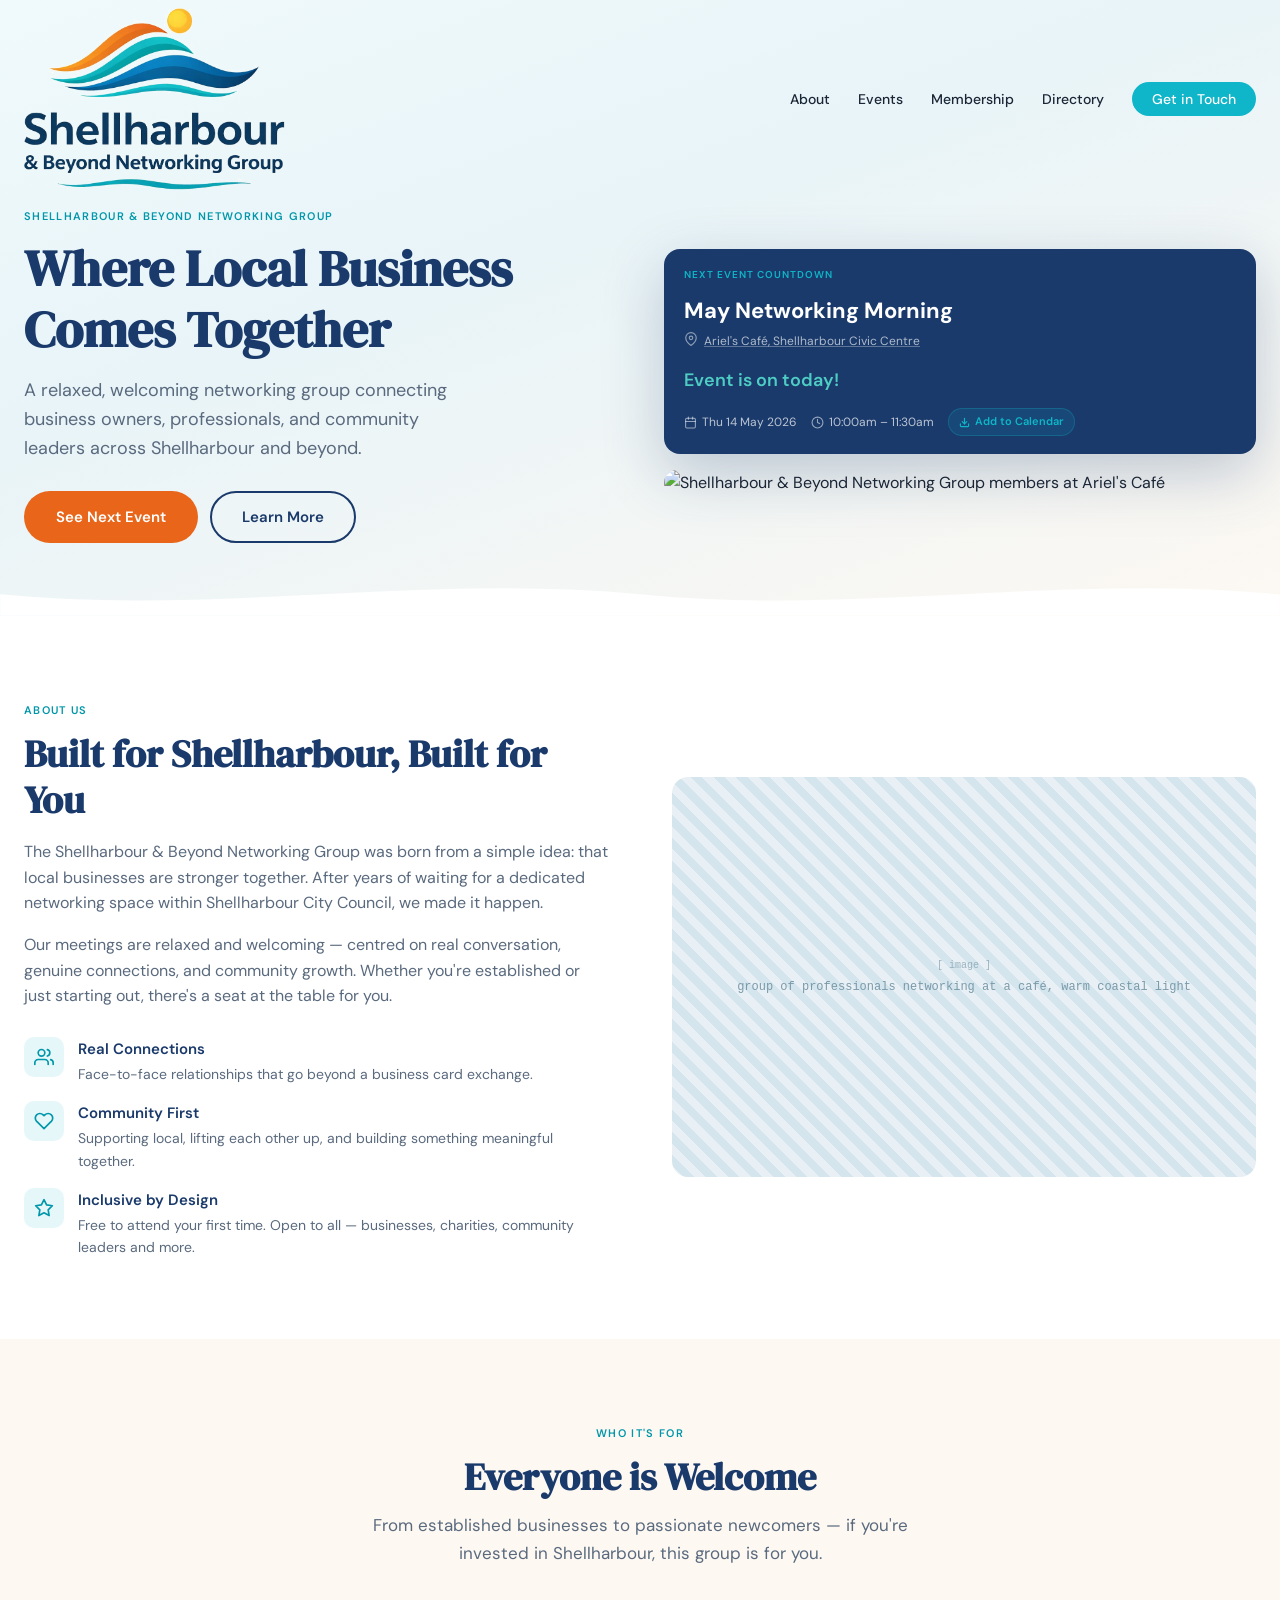
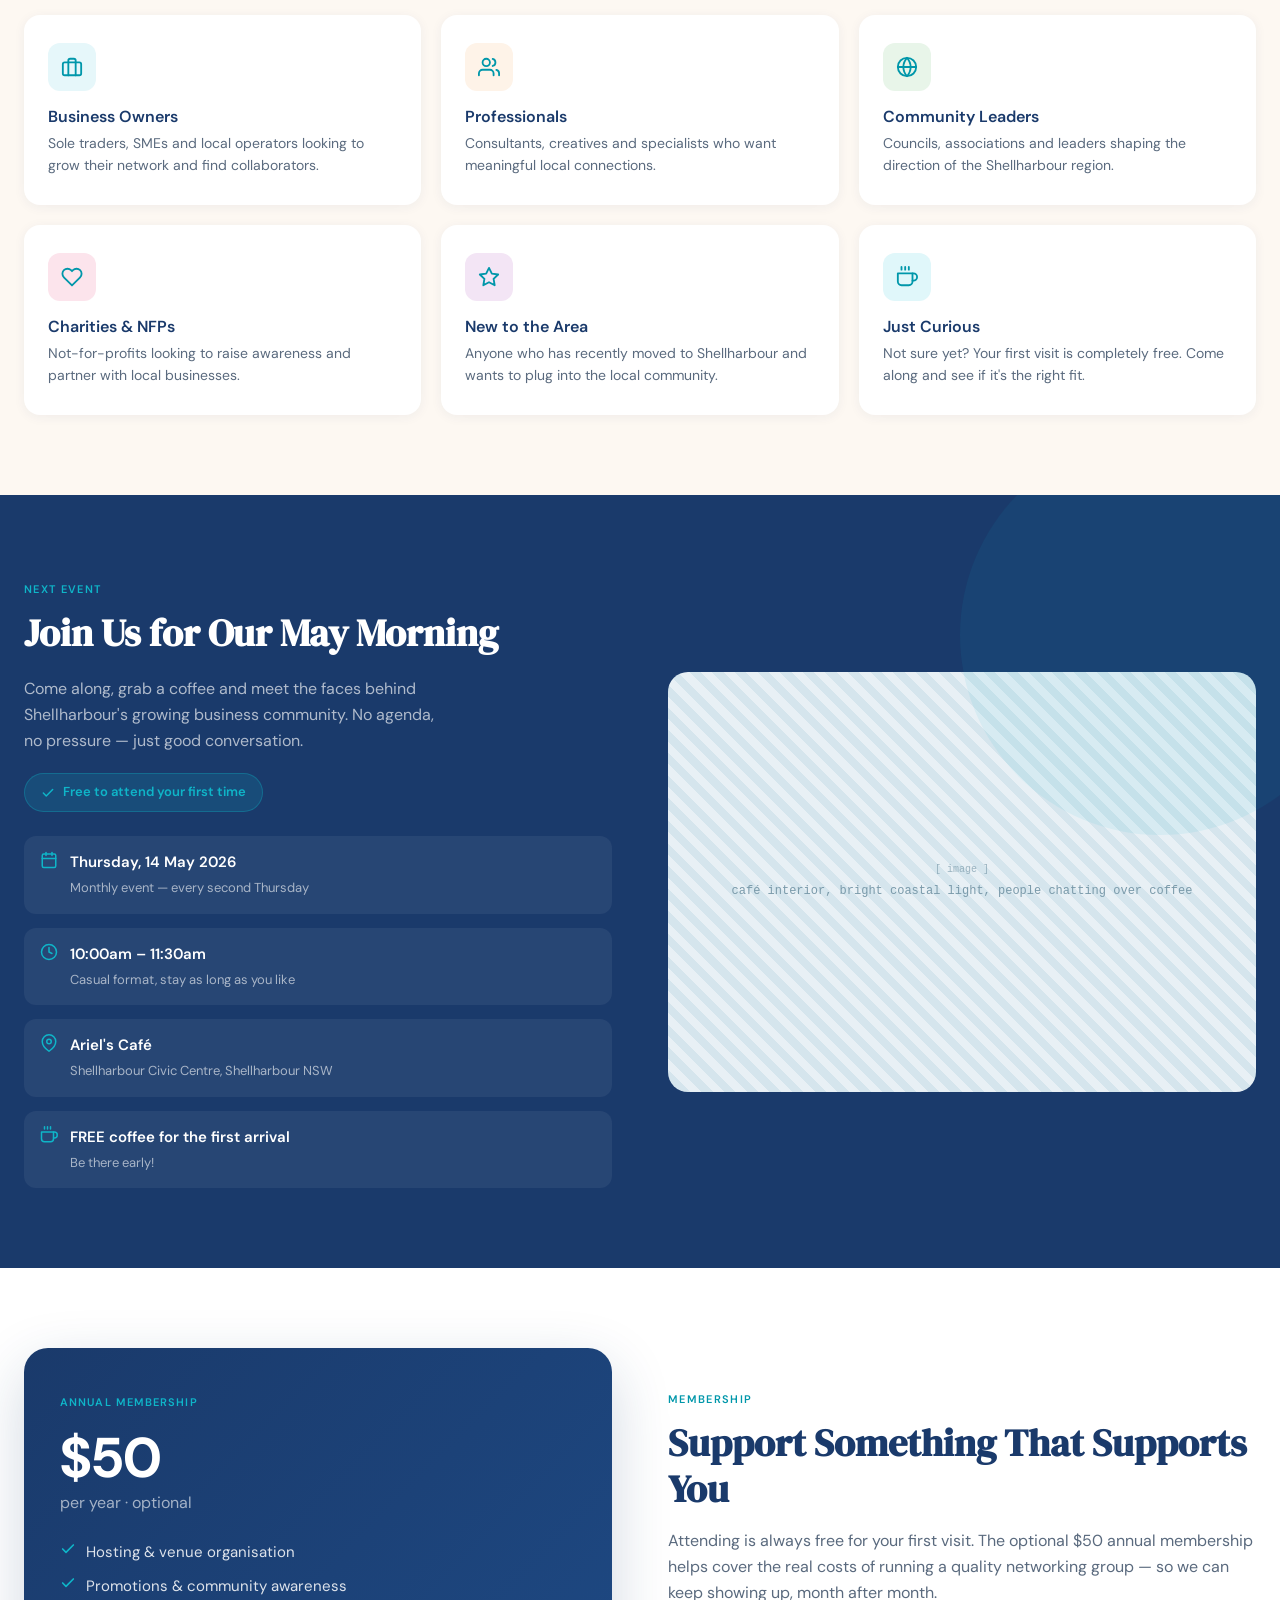
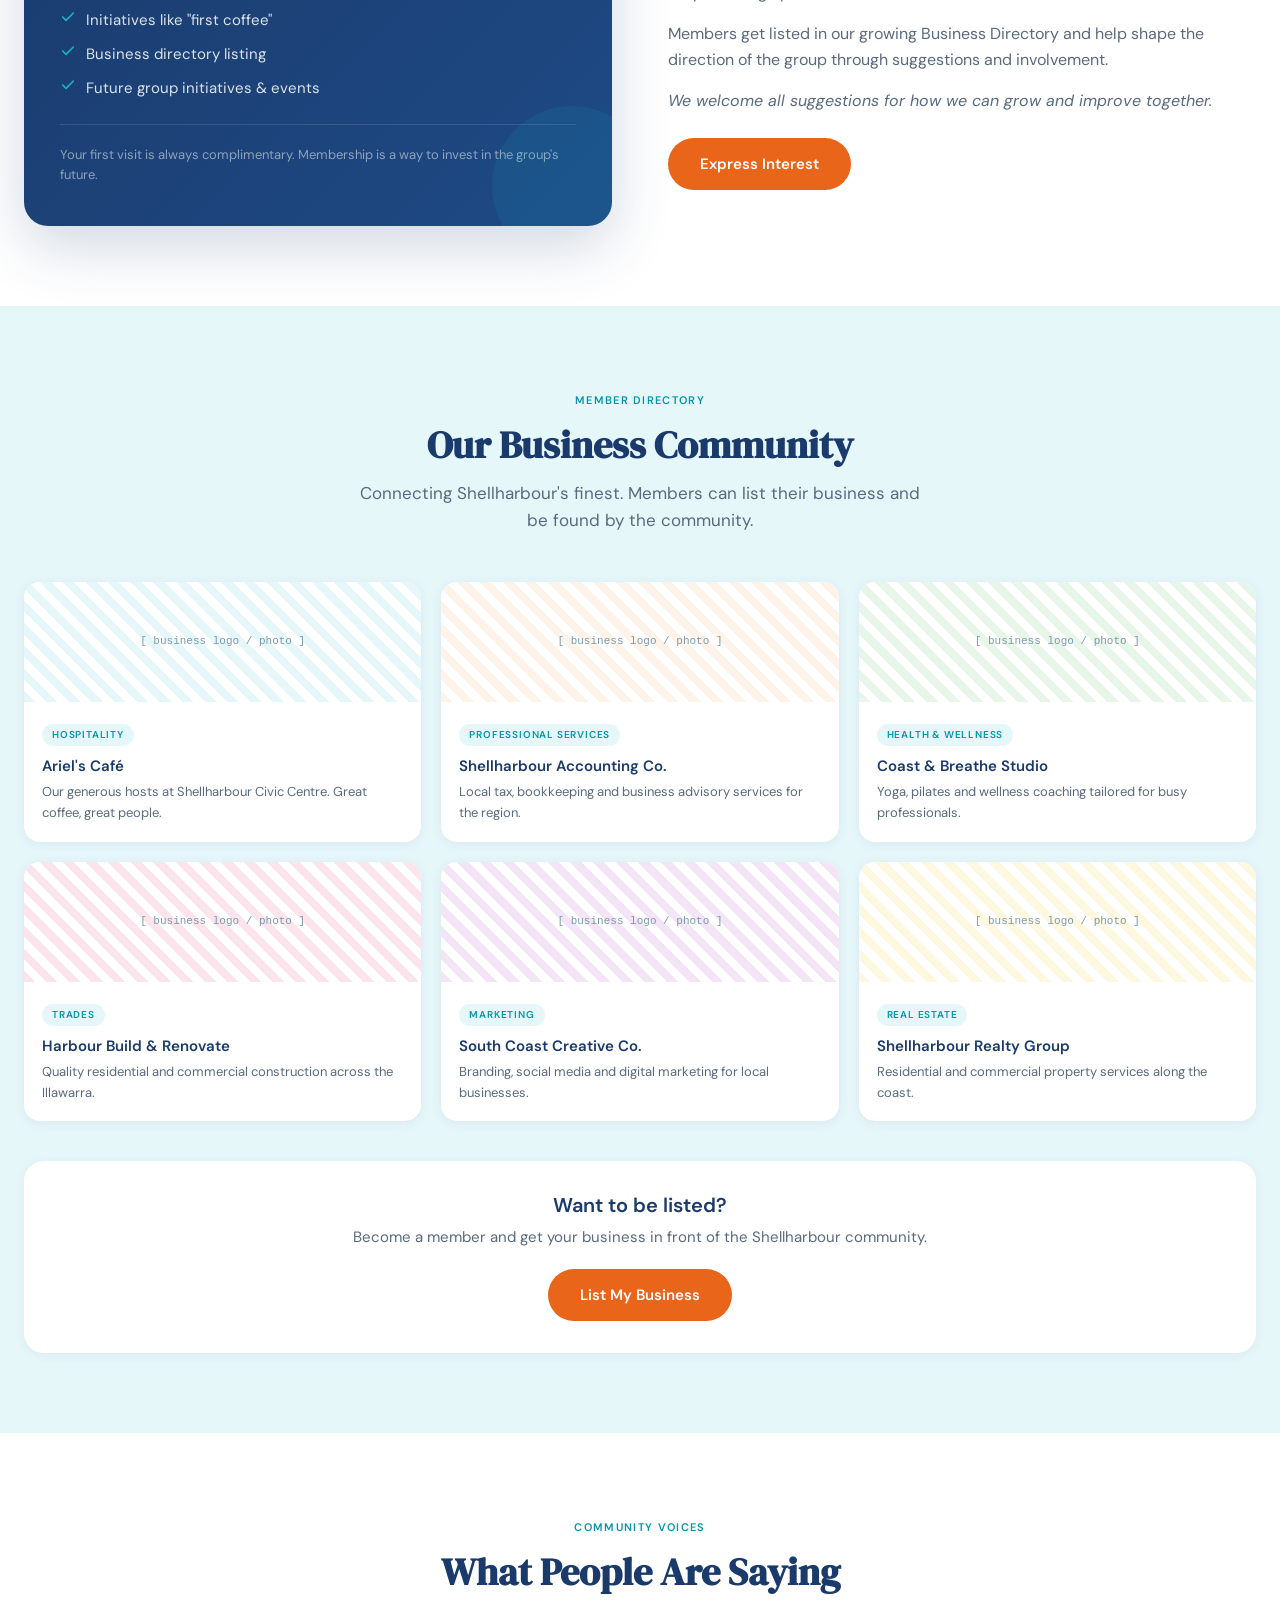
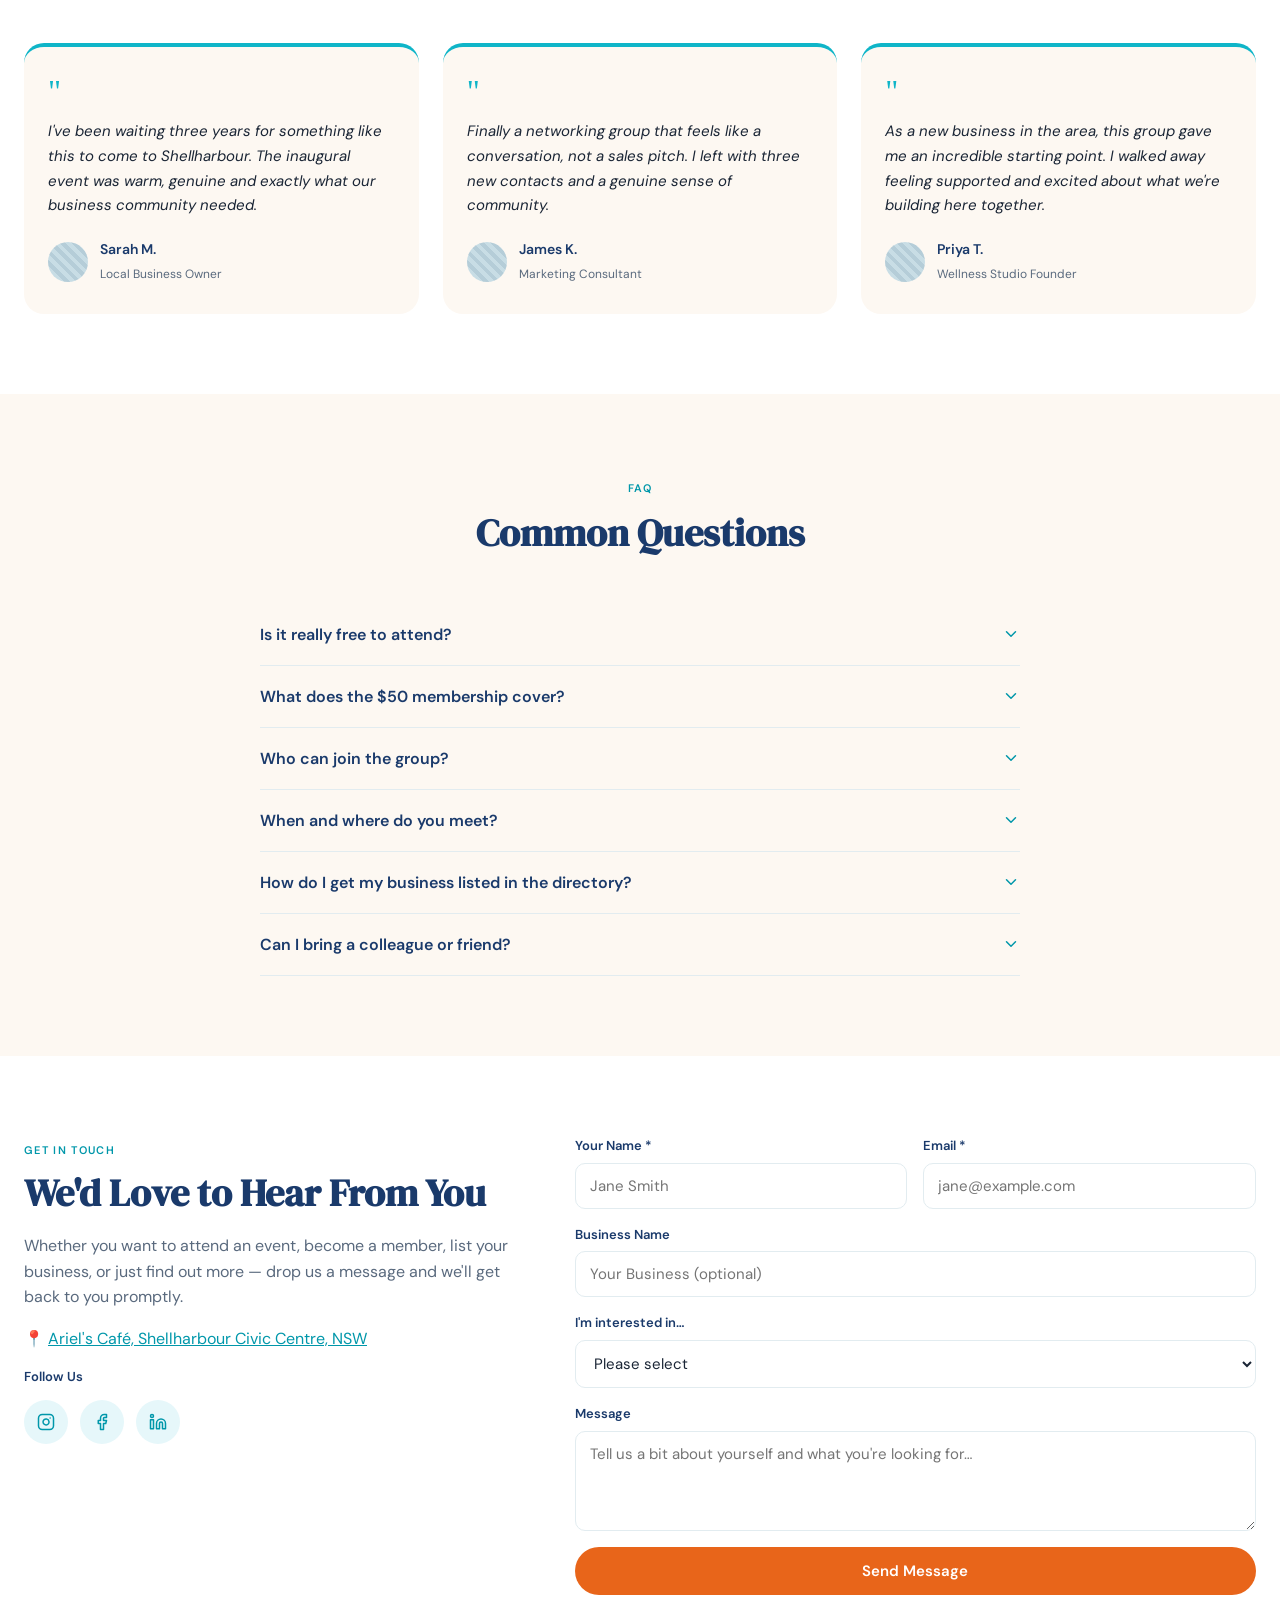
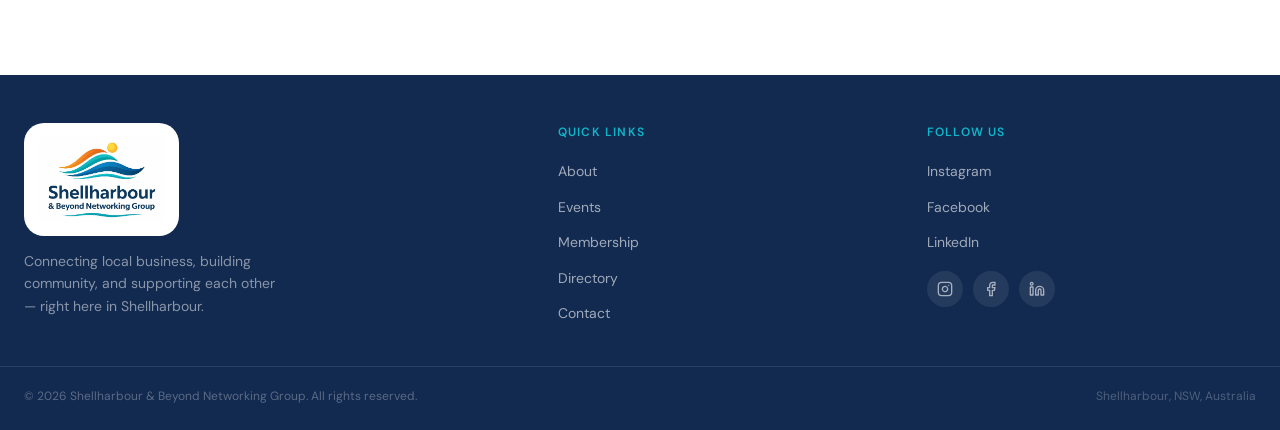
==== commit 491833bb: "Add hero photo with 20px rounded corners Co-Authored-By: Claude Sonnet 4.6 <noreply@anthropic.com>" ====
--- a/index.html
+++ b/index.html
@@ -80,12 +80,7 @@
           </a>
         </div>
       </div>
-      <div class="img-placeholder" style="height:260px;margin-top:16px;">
-        <div>
-          <div class="placeholder-label">[ image ]</div>
-          business people networking, coffee, coastal setting
-        </div>
-      </div>
+      <img src="uploads/hero-networking-group.jpg" alt="Shellharbour &amp; Beyond Networking Group members at Ariel's Café" class="hero-photo"/>
     </div>
   </div>
   <div class="wave-divider">
--- a/style.css
+++ b/style.css
@@ -168,6 +168,14 @@
   border-radius: 50px; padding: 4px 10px;
 }
 
+.hero-photo {
+  width: 100%;
+  margin-top: 16px;
+  border-radius: 20px;
+  display: block;
+  object-fit: cover;
+}
+
 .wave-divider { display: block; width: 100%; overflow: hidden; line-height: 0; }
 .wave-divider svg { display: block; }
 
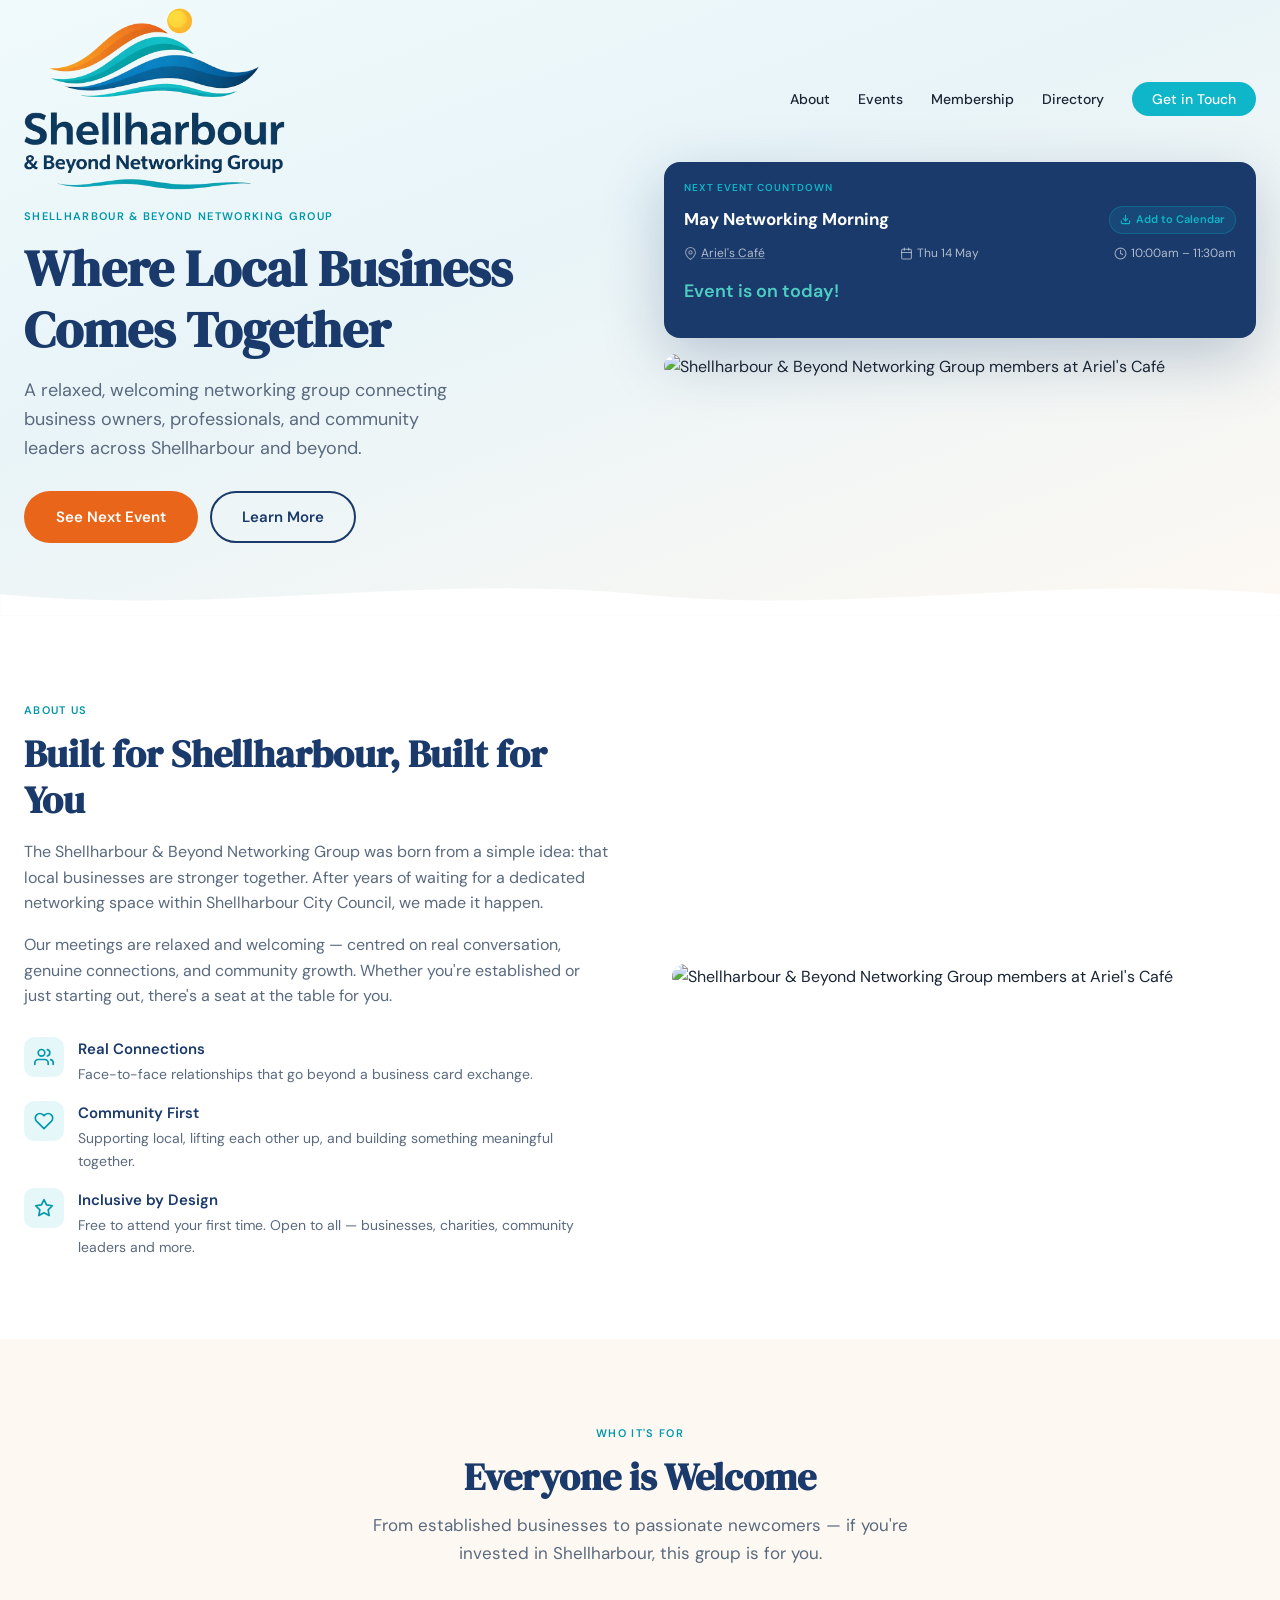
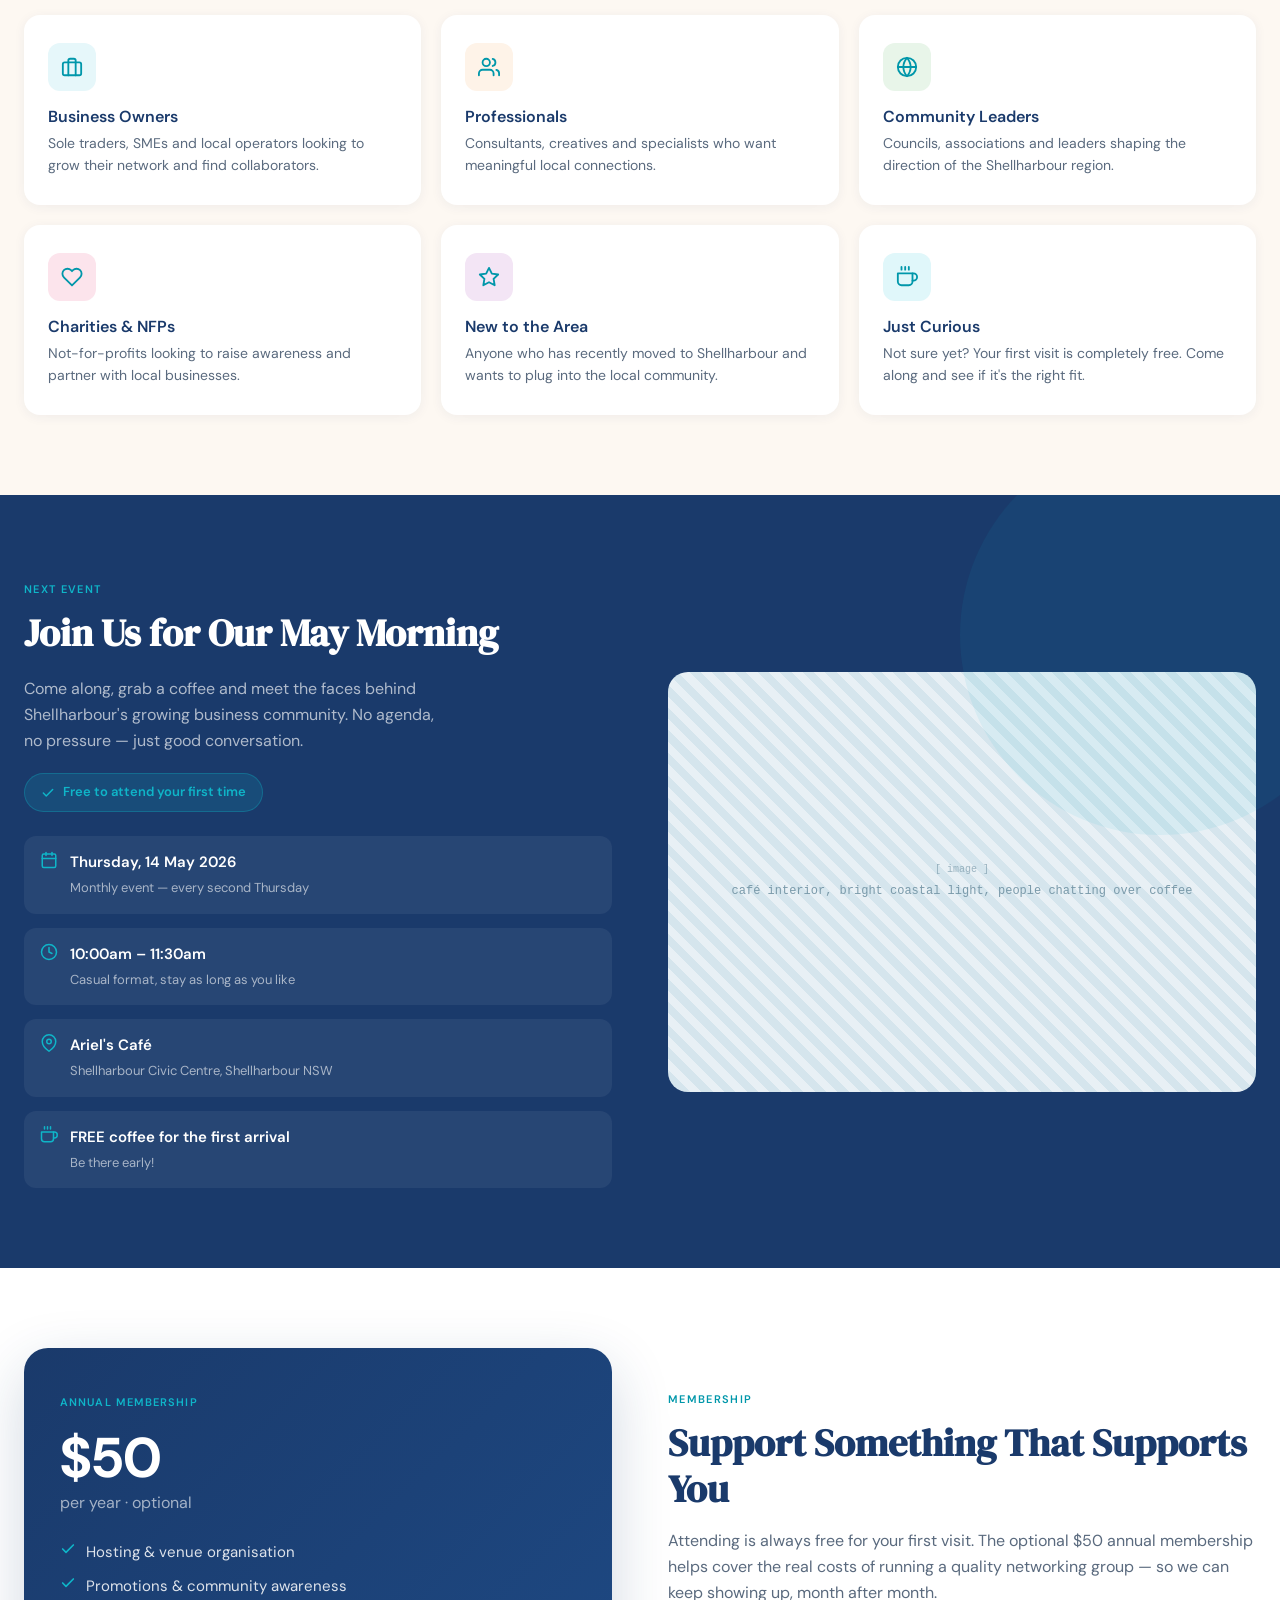
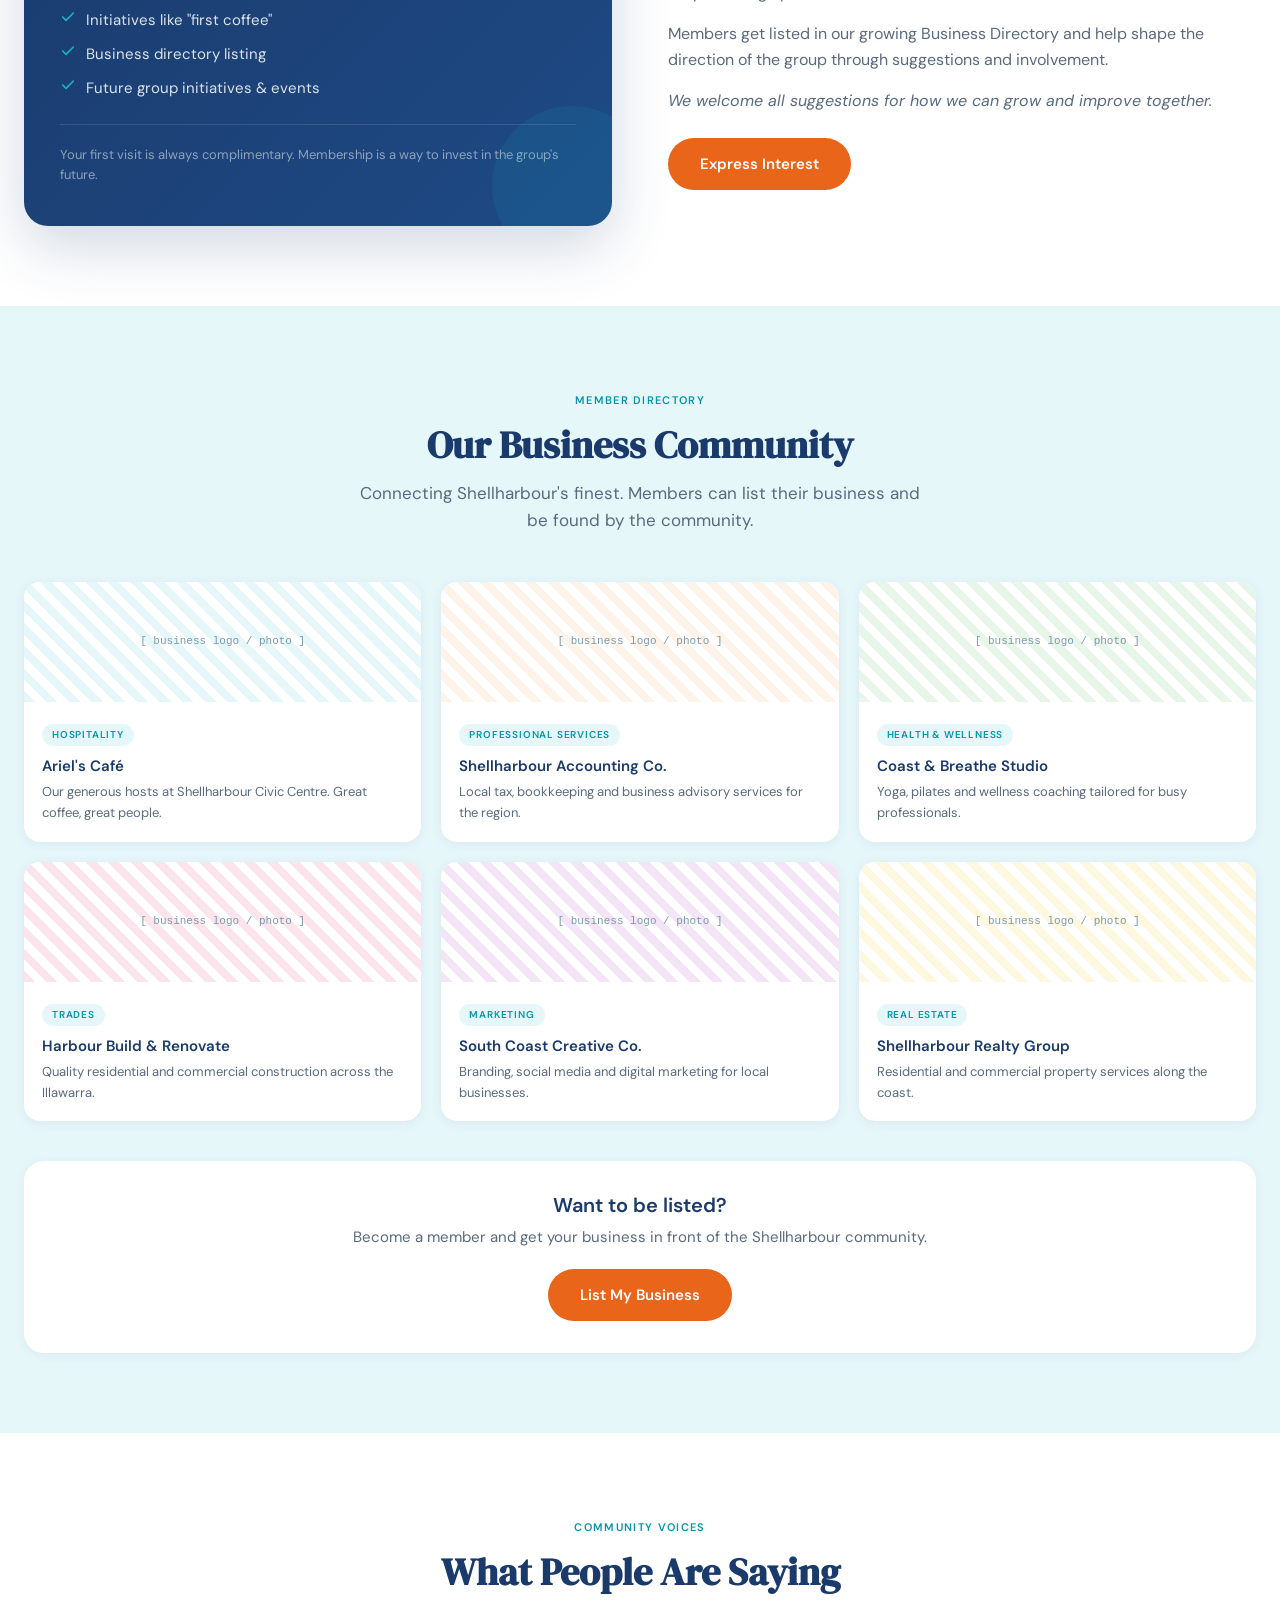
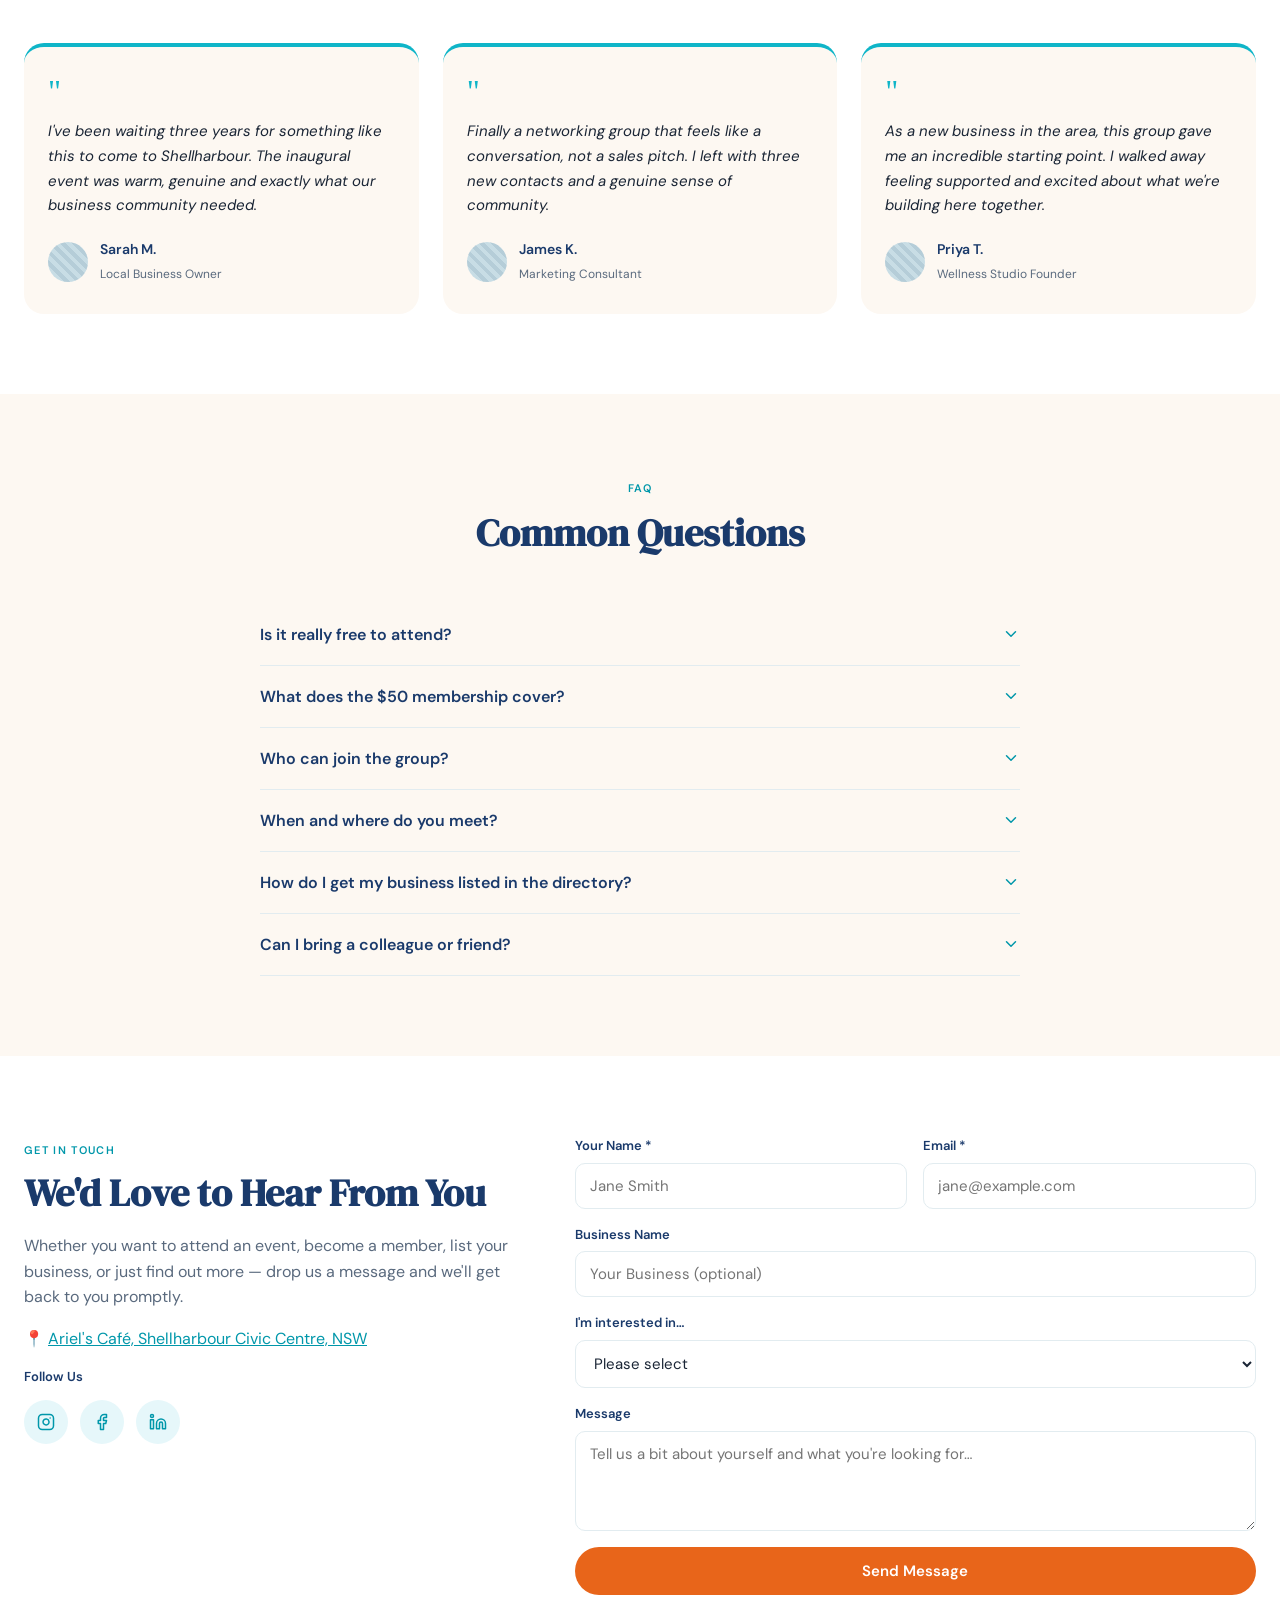
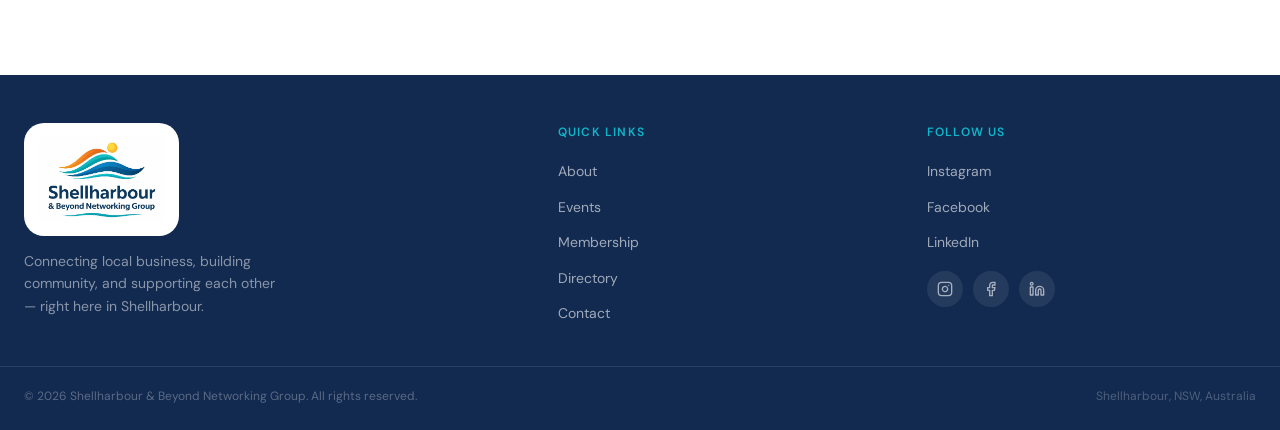
==== commit 48c7a1f4: "Fix countdown card layout: button inline with title, location row spread - Reduce title to 17px so A" ====
--- a/index.html
+++ b/index.html
@@ -43,35 +43,8 @@
     <div class="hero-visual">
       <div class="countdown-card">
         <div class="countdown-label">Next Event Countdown</div>
-        <div class="countdown-event-title">May Networking Morning</div>
-        <div class="countdown-location">
-          <svg width="14" height="14" viewBox="0 0 24 24" fill="none" stroke="rgba(255,255,255,0.5)" stroke-width="2" stroke-linecap="round" stroke-linejoin="round"><path d="M21 10c0 7-9 13-9 13s-9-6-9-13a9 9 0 0 1 18 0z"/><circle cx="12" cy="10" r="3"/></svg>
-          <a href="https://share.google/ZzEVvSaLevqa5CNla" target="_blank" rel="noopener noreferrer">Ariel's Café, Shellharbour Civic Centre</a>
-        </div>
-        <div class="countdown-grid" id="countdown-grid">
-          <div class="countdown-unit">
-            <div class="countdown-num" id="cd-days">00</div>
-            <div class="countdown-unitlabel">Days</div>
-          </div>
-          <div class="countdown-unit">
-            <div class="countdown-num" id="cd-hours">00</div>
-            <div class="countdown-unitlabel">Hours</div>
-          </div>
-          <div class="countdown-unit">
-            <div class="countdown-num" id="cd-mins">00</div>
-            <div class="countdown-unitlabel">Mins</div>
-          </div>
-        </div>
-        <div id="countdown-expired" class="countdown-expired" style="display:none">Event is on today!</div>
-        <div class="countdown-meta">
-          <span>
-            <svg width="13" height="13" viewBox="0 0 24 24" fill="none" stroke="rgba(255,255,255,0.55)" stroke-width="2" stroke-linecap="round" stroke-linejoin="round"><rect x="3" y="4" width="18" height="18" rx="2"/><line x1="16" y1="2" x2="16" y2="6"/><line x1="8" y1="2" x2="8" y2="6"/><line x1="3" y1="10" x2="21" y2="10"/></svg>
-            Thu 14 May 2026
-          </span>
-          <span>
-            <svg width="13" height="13" viewBox="0 0 24 24" fill="none" stroke="rgba(255,255,255,0.55)" stroke-width="2" stroke-linecap="round" stroke-linejoin="round"><circle cx="12" cy="12" r="10"/><polyline points="12 6 12 12 16 14"/></svg>
-            10:00am – 11:30am
-          </span>
+        <div class="countdown-title-row">
+          <div class="countdown-event-title">May Networking Morning</div>
           <a class="add-to-cal"
             href="data:text/calendar;charset=utf8,BEGIN:VCALENDAR%0AVERSION:2.0%0APRODID:-//Shellharbour%20%26%20Beyond//EN%0ABEGIN:VEVENT%0ADTSTART:20260514T000000Z%0ADTEND:20260514T013000Z%0ASUMMARY:Shellharbour%20%26%20Beyond%20Networking%20Morning%0ADESCRIPTION:Monthly%20networking%20event%20-%20first%20visit%20free!%0ALOCATION:Ariel's%20Cafe%2C%20Shellharbour%20Civic%20Centre%2C%20NSW%0AURL:https://share.google/ZzEVvSaLevqa5CNla%0AEND:VEVENT%0AEND:VCALENDAR"
             download="shellharbour-networking-may2026.ics">
@@ -79,6 +52,35 @@
             Add to Calendar
           </a>
         </div>
+        <div class="countdown-location">
+          <span class="cd-loc">
+            <svg width="13" height="13" viewBox="0 0 24 24" fill="none" stroke="rgba(255,255,255,0.5)" stroke-width="2" stroke-linecap="round" stroke-linejoin="round"><path d="M21 10c0 7-9 13-9 13s-9-6-9-13a9 9 0 0 1 18 0z"/><circle cx="12" cy="10" r="3"/></svg>
+            <a href="https://share.google/ZzEVvSaLevqa5CNla" target="_blank" rel="noopener noreferrer">Ariel's Café</a>
+          </span>
+          <span class="cd-loc">
+            <svg width="13" height="13" viewBox="0 0 24 24" fill="none" stroke="rgba(255,255,255,0.55)" stroke-width="2" stroke-linecap="round" stroke-linejoin="round"><rect x="3" y="4" width="18" height="18" rx="2"/><line x1="16" y1="2" x2="16" y2="6"/><line x1="8" y1="2" x2="8" y2="6"/><line x1="3" y1="10" x2="21" y2="10"/></svg>
+            Thu 14 May
+          </span>
+          <span class="cd-loc">
+            <svg width="13" height="13" viewBox="0 0 24 24" fill="none" stroke="rgba(255,255,255,0.55)" stroke-width="2" stroke-linecap="round" stroke-linejoin="round"><circle cx="12" cy="12" r="10"/><polyline points="12 6 12 12 16 14"/></svg>
+            10:00am – 11:30am
+          </span>
+        </div>
+        <div class="countdown-grid" id="countdown-grid">
+          <div class="countdown-unit">
+            <div class="countdown-num" id="cd-days">00</div>
+            <div class="countdown-unitlabel">Days</div>
+          </div>
+          <div class="countdown-unit">
+            <div class="countdown-num" id="cd-hours">00</div>
+            <div class="countdown-unitlabel">Hours</div>
+          </div>
+          <div class="countdown-unit">
+            <div class="countdown-num" id="cd-mins">00</div>
+            <div class="countdown-unitlabel">Mins</div>
+          </div>
+        </div>
+        <div id="countdown-expired" class="countdown-expired" style="display:none">Event is on today!</div>
       </div>
       <img src="uploads/hero-networking-group.jpg" alt="Shellharbour &amp; Beyond Networking Group members at Ariel's Café" class="hero-photo"/>
     </div>
@@ -129,12 +131,7 @@
           </div>
         </div>
       </div>
-      <div class="img-placeholder" style="height:400px;">
-        <div>
-          <div class="placeholder-label">[ image ]</div>
-          group of professionals networking at a café, warm coastal light
-        </div>
-      </div>
+      <img src="uploads/shellharbour-beyond-networking-members-ariels-cafe.jpg" alt="Shellharbour &amp; Beyond Networking Group members at Ariel's Café" class="about-photo"/>
     </div>
   </div>
 </section>
--- a/style.css
+++ b/style.css
@@ -127,6 +127,7 @@
   gap: 48px; align-items: center;
   max-width: 1400px; margin: 0 auto; padding: 172px 24px 30px;
 }
+.hero-visual { align-self: flex-start; margin-top: -40px; }
 .hero-title { font-size: clamp(36px, 4vw, 54px); color: var(--navy); margin-bottom: 16px; }
 .hero-sub { font-size: 18px; color: var(--text-muted); margin-bottom: 28px; font-weight: 400; max-width: 440px; }
 .hero-actions { display: flex; gap: 12px; flex-wrap: wrap; }
@@ -143,12 +144,18 @@
   font-size: 10px; font-weight: 600; letter-spacing: 0.1em;
   text-transform: uppercase; color: var(--teal); margin-bottom: 10px;
 }
-.countdown-event-title { font-size: 22px; font-weight: 700; margin-bottom: 4px; }
+.countdown-title-row {
+  display: flex; align-items: center; justify-content: space-between;
+  gap: 10px; margin-bottom: 10px; flex-wrap: nowrap;
+}
+.countdown-event-title { font-size: 17px; font-weight: 700; flex: 1; min-width: 0; }
 .countdown-location {
   font-size: 12px; color: rgba(255,255,255,0.65);
-  margin-bottom: 14px; display: flex; align-items: flex-start; gap: 6px;
+  margin-bottom: 14px; display: flex; align-items: center;
+  justify-content: space-between;
 }
 .countdown-location a { color: rgba(255,255,255,0.65); text-decoration: underline; text-decoration-color: rgba(255,255,255,0.3); }
+.cd-loc { display: flex; align-items: center; gap: 4px; }
 .countdown-grid { display: grid; grid-template-columns: repeat(3,1fr); gap: 8px; margin-bottom: 14px; }
 .countdown-unit {
   background: rgba(255,255,255,0.1);
@@ -157,15 +164,13 @@
 .countdown-num { font-size: 26px; font-weight: 700; line-height: 1; font-family: 'DM Sans', sans-serif; }
 .countdown-unitlabel { font-size: 9px; text-transform: uppercase; letter-spacing: 0.08em; color: rgba(255,255,255,0.55); margin-top: 3px; }
 .countdown-expired { color: #4ecdc4; font-weight: 600; font-size: 18px; margin-bottom: 14px; }
-.countdown-meta { font-size: 12px; color: rgba(255,255,255,0.7); display: flex; gap: 14px; flex-wrap: wrap; align-items: center; }
-.countdown-meta span { display: flex; align-items: center; gap: 5px; }
 .add-to-cal {
-  display: inline-flex; align-items: center; gap: 5px;
+  display: inline-flex; align-items: center; gap: 5px; flex-shrink: 0;
   font-size: 11px; color: var(--teal); font-weight: 600;
   text-decoration: none;
   background: rgba(15,181,200,0.12);
   border: 1px solid rgba(15,181,200,0.25);
-  border-radius: 50px; padding: 4px 10px;
+  border-radius: 50px; padding: 4px 10px; white-space: nowrap;
 }
 
 .hero-photo {
@@ -182,6 +187,7 @@
 /* ── ABOUT ── */
 .about { padding: 80px 0; background: white; }
 .about-grid { display: grid; grid-template-columns: 1fr 1fr; gap: 64px; align-items: center; }
+.about-photo { width: 100%; border-radius: 20px; display: block; object-fit: cover; }
 .about h2 { font-size: clamp(28px, 3vw, 40px); color: var(--navy); margin-bottom: 16px; }
 .about p { color: var(--text-muted); margin-bottom: 16px; font-size: 16px; }
 .about-pillars { margin-top: 28px; display: flex; flex-direction: column; gap: 16px; }
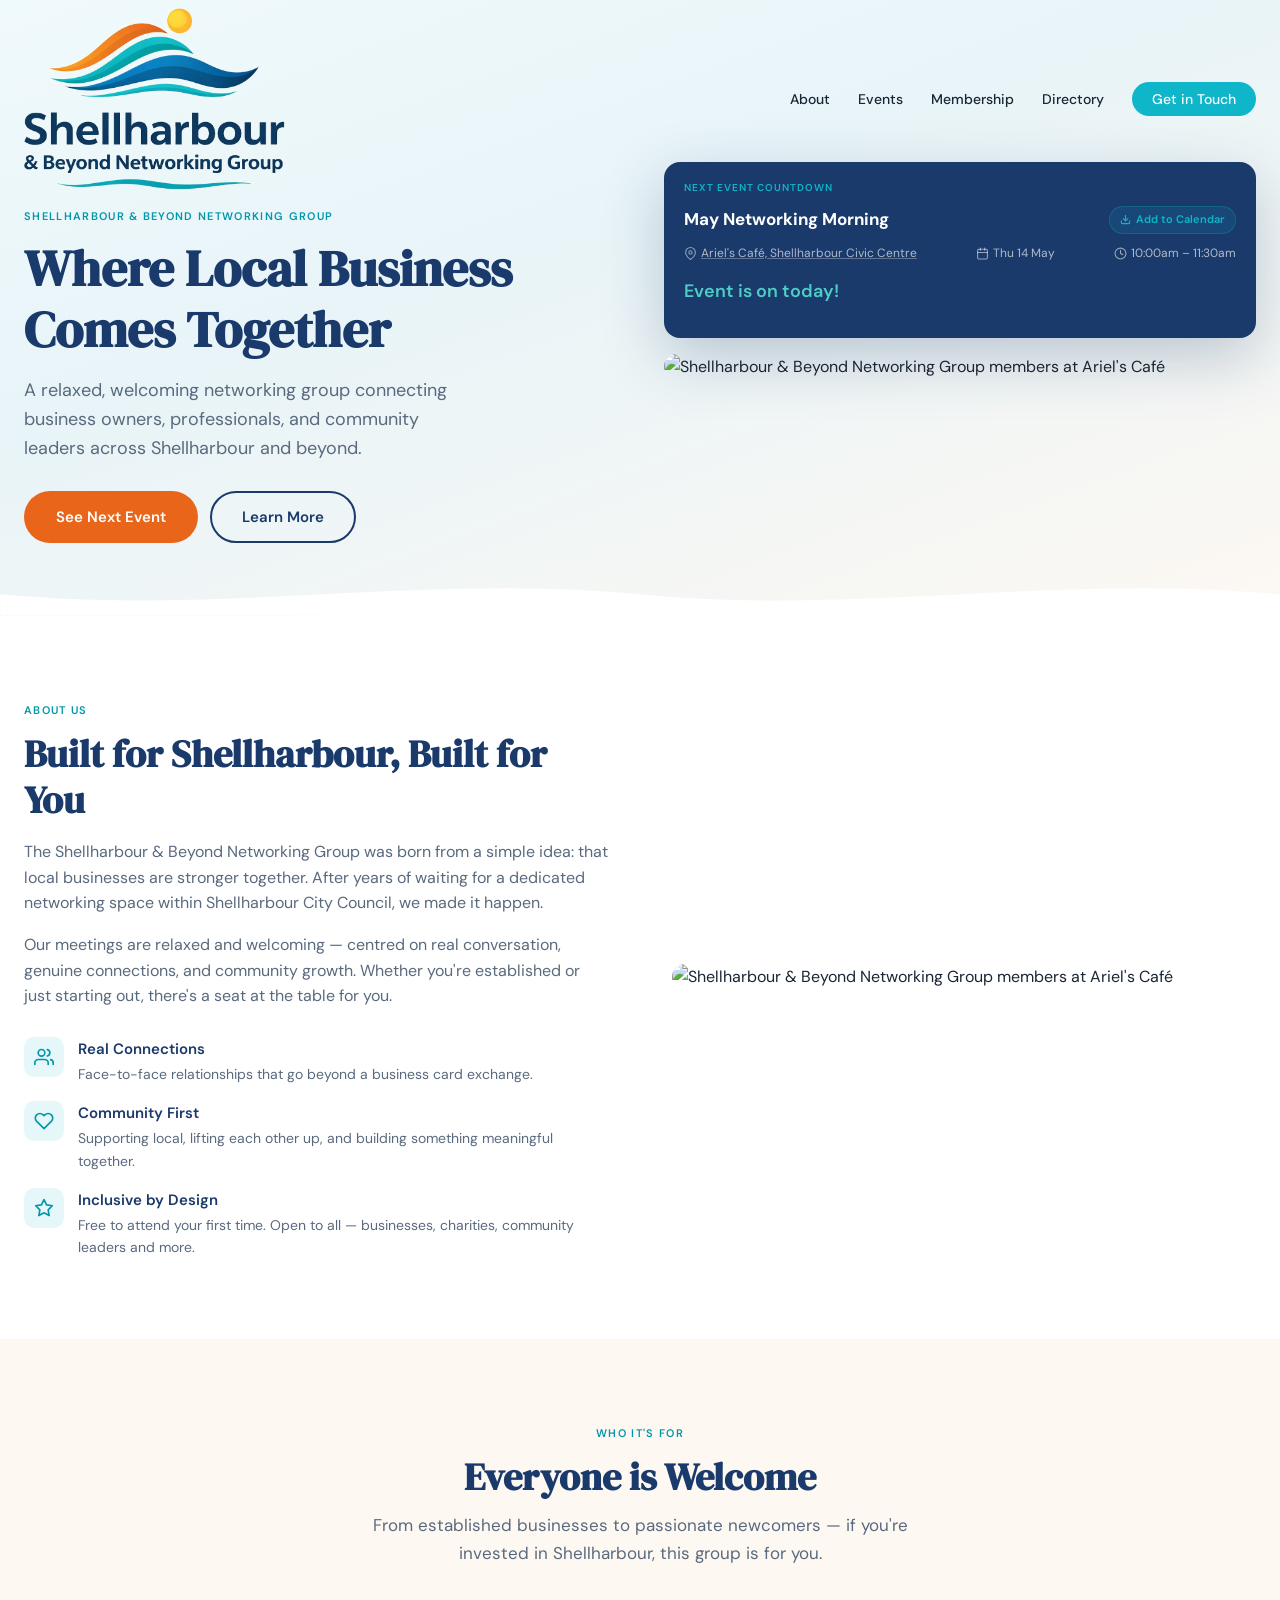
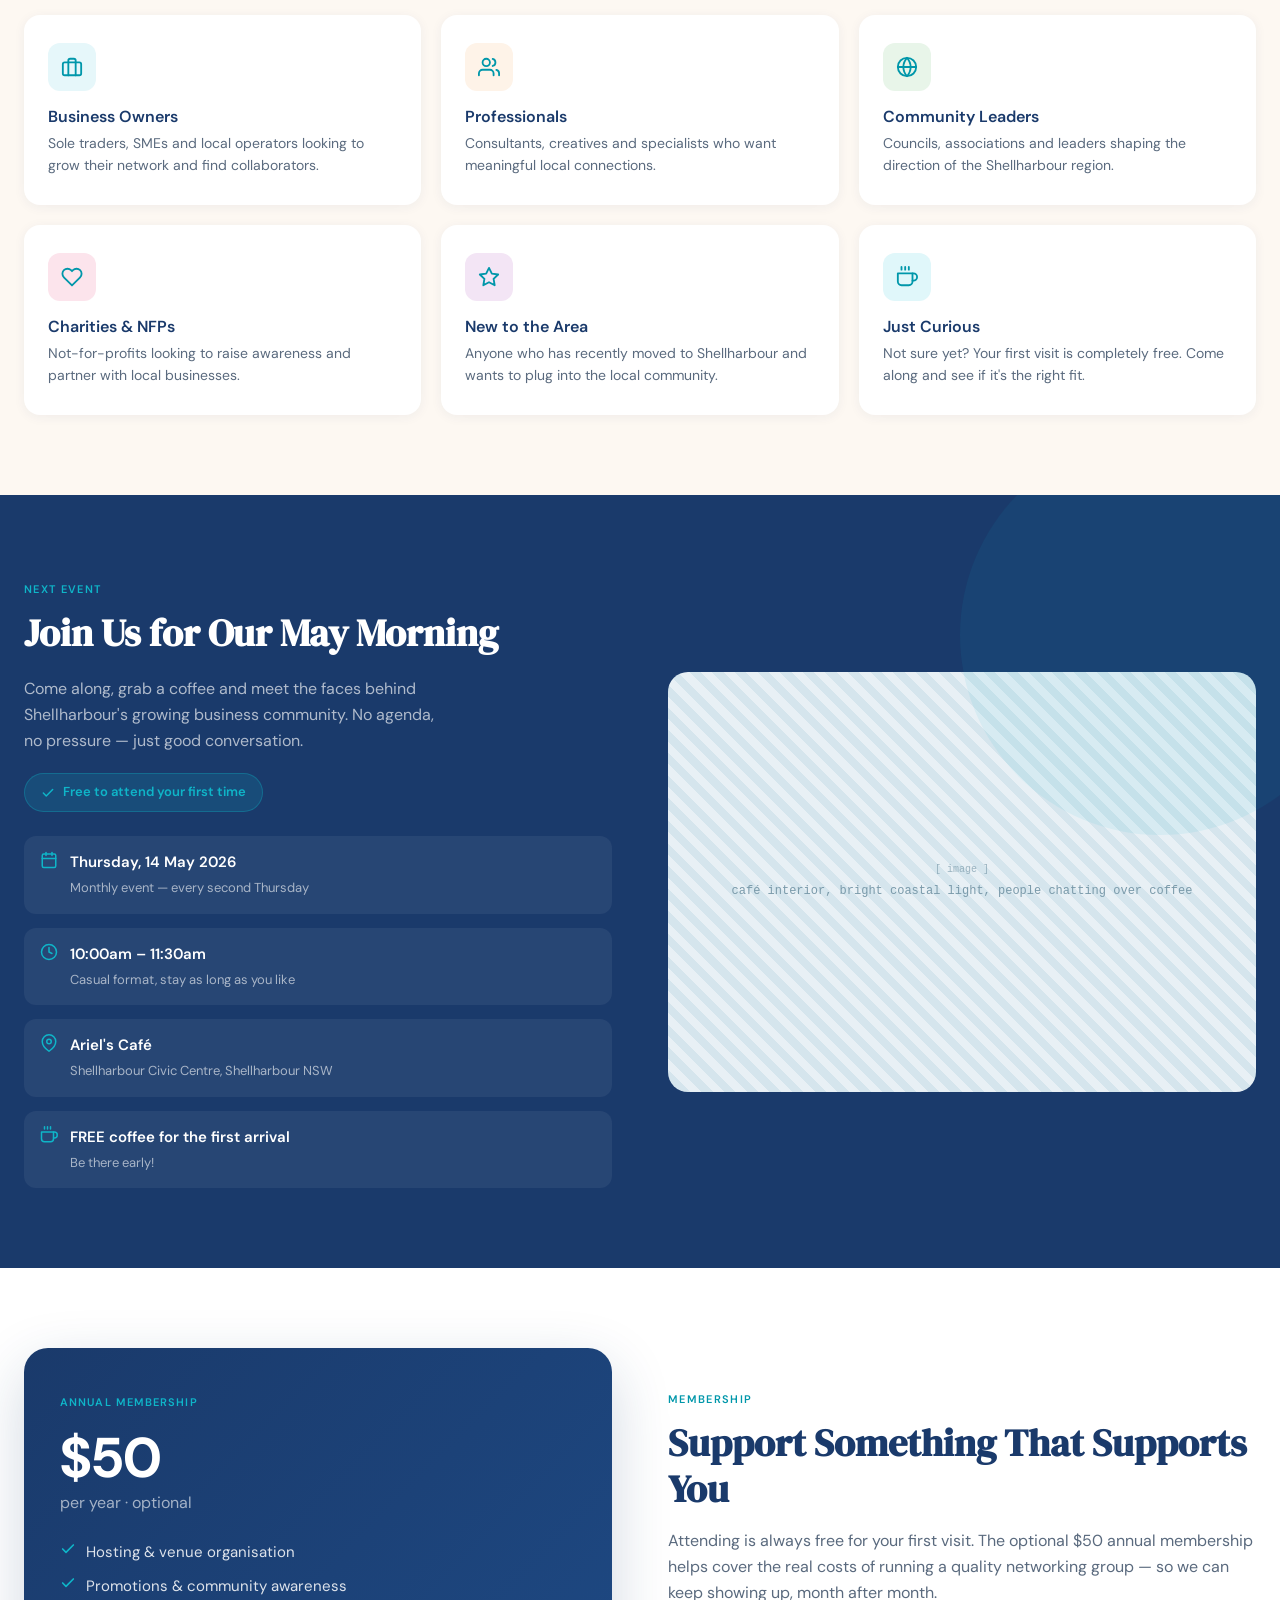
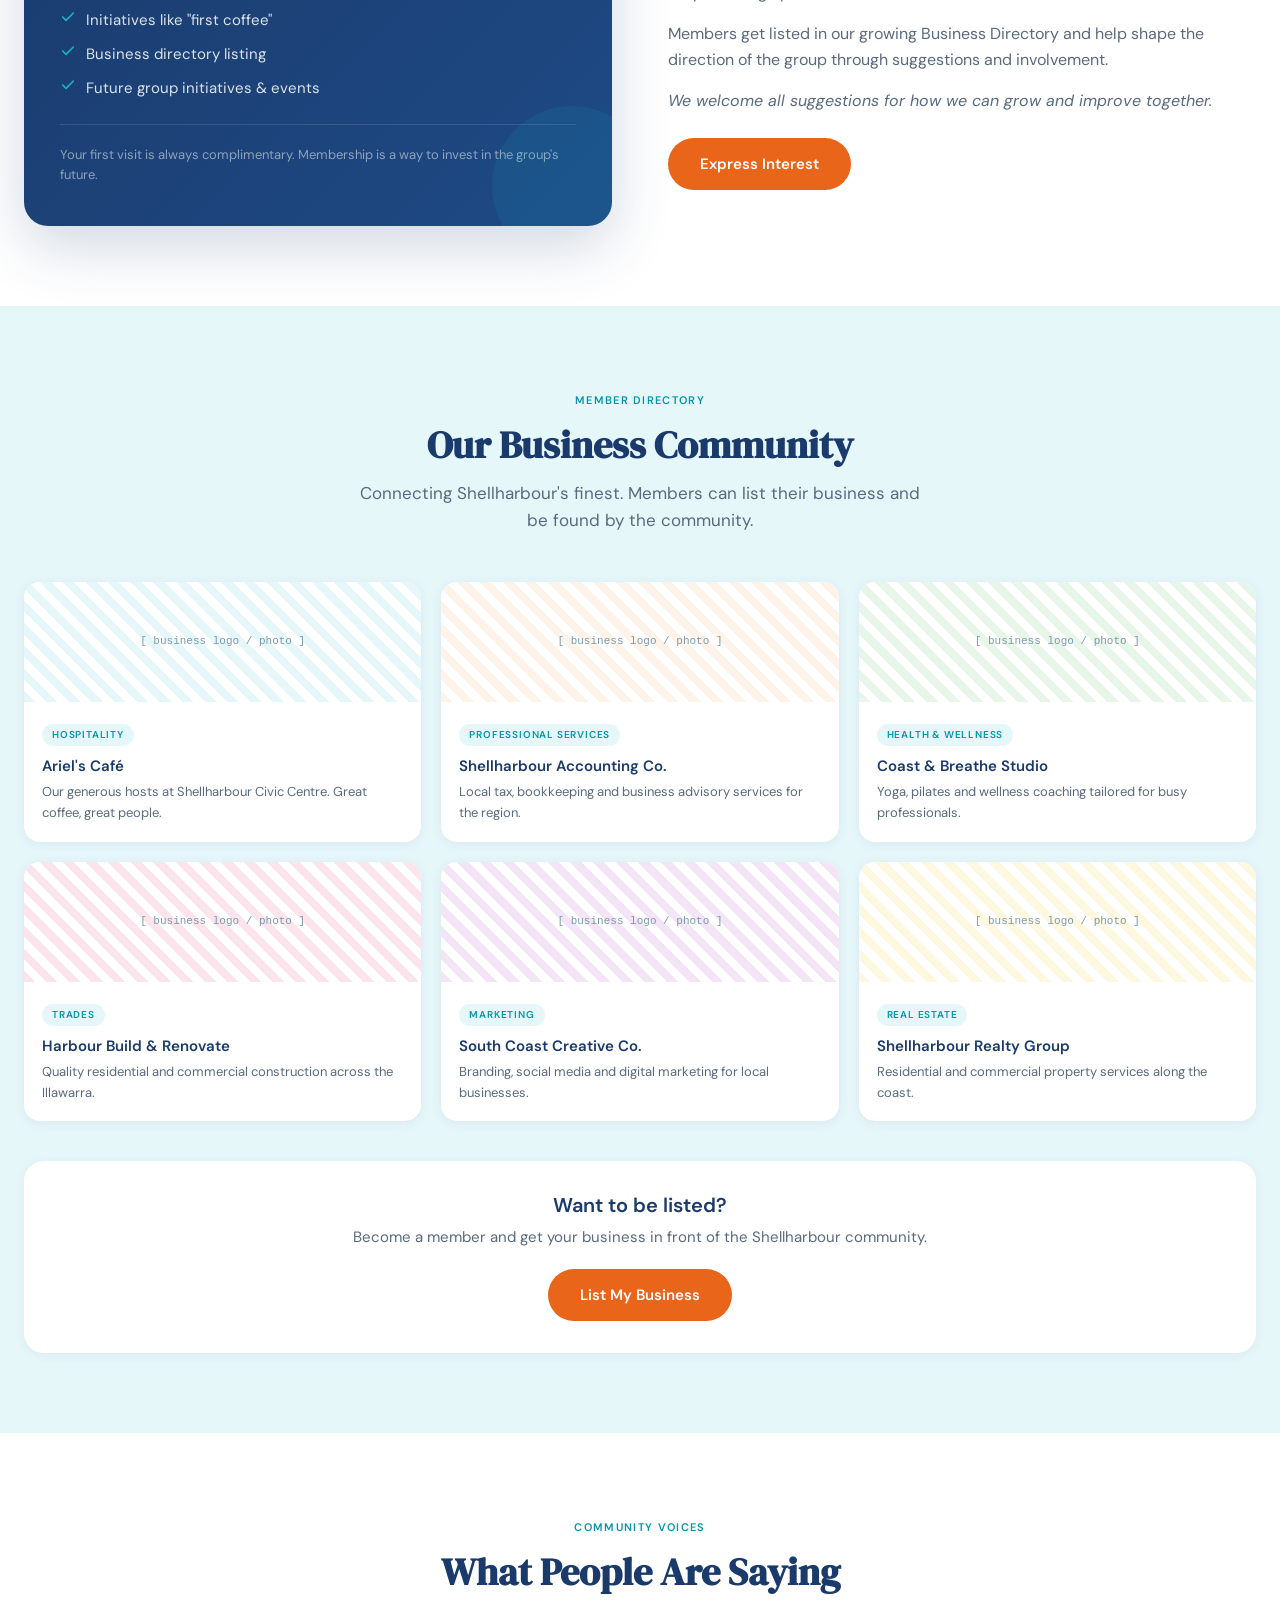
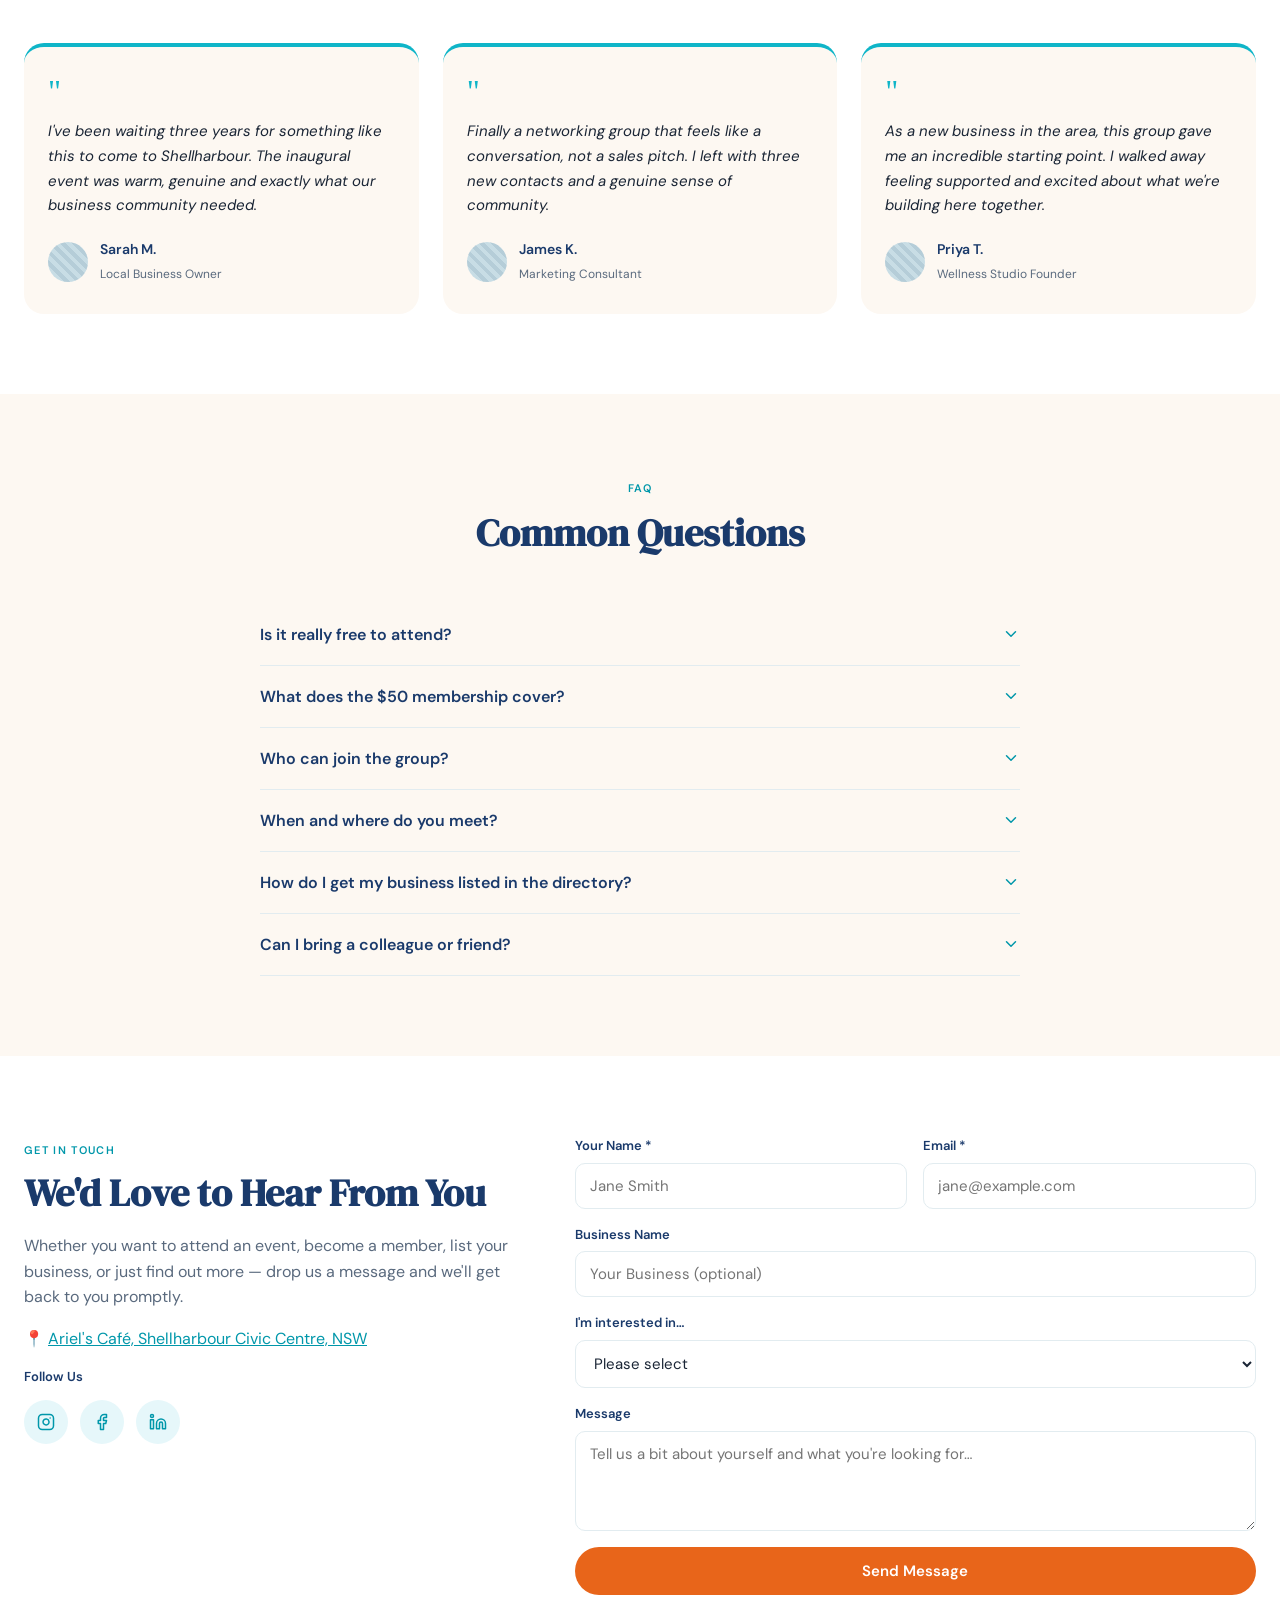
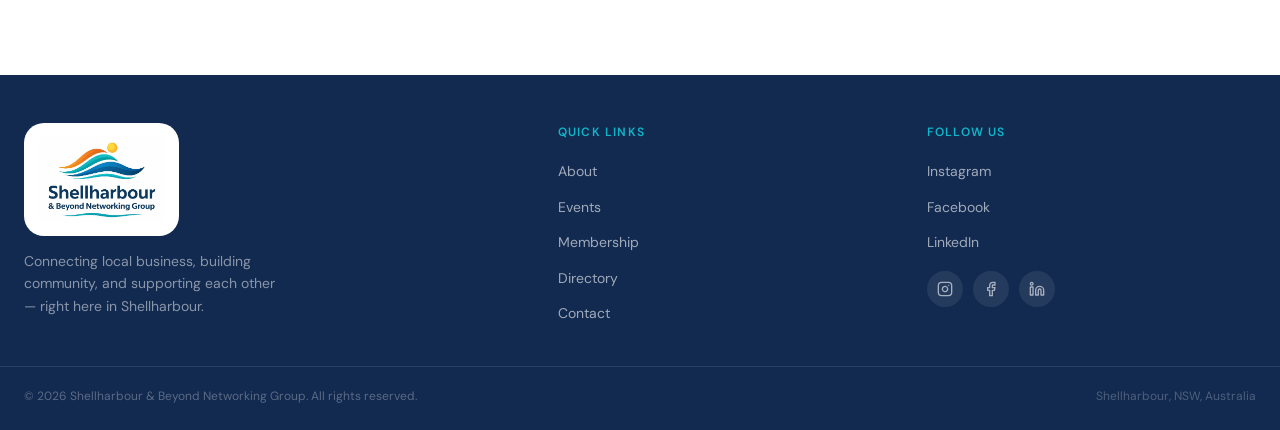
==== commit 8eda3977: "Add full café address to countdown location Co-Authored-By: Claude Sonnet 4.6 <noreply@anthropic.com" ====
--- a/index.html
+++ b/index.html
@@ -55,7 +55,7 @@
         <div class="countdown-location">
           <span class="cd-loc">
             <svg width="13" height="13" viewBox="0 0 24 24" fill="none" stroke="rgba(255,255,255,0.5)" stroke-width="2" stroke-linecap="round" stroke-linejoin="round"><path d="M21 10c0 7-9 13-9 13s-9-6-9-13a9 9 0 0 1 18 0z"/><circle cx="12" cy="10" r="3"/></svg>
-            <a href="https://share.google/ZzEVvSaLevqa5CNla" target="_blank" rel="noopener noreferrer">Ariel's Café</a>
+            <a href="https://share.google/ZzEVvSaLevqa5CNla" target="_blank" rel="noopener noreferrer">Ariel's Café, Shellharbour Civic Centre</a>
           </span>
           <span class="cd-loc">
             <svg width="13" height="13" viewBox="0 0 24 24" fill="none" stroke="rgba(255,255,255,0.55)" stroke-width="2" stroke-linecap="round" stroke-linejoin="round"><rect x="3" y="4" width="18" height="18" rx="2"/><line x1="16" y1="2" x2="16" y2="6"/><line x1="8" y1="2" x2="8" y2="6"/><line x1="3" y1="10" x2="21" y2="10"/></svg>
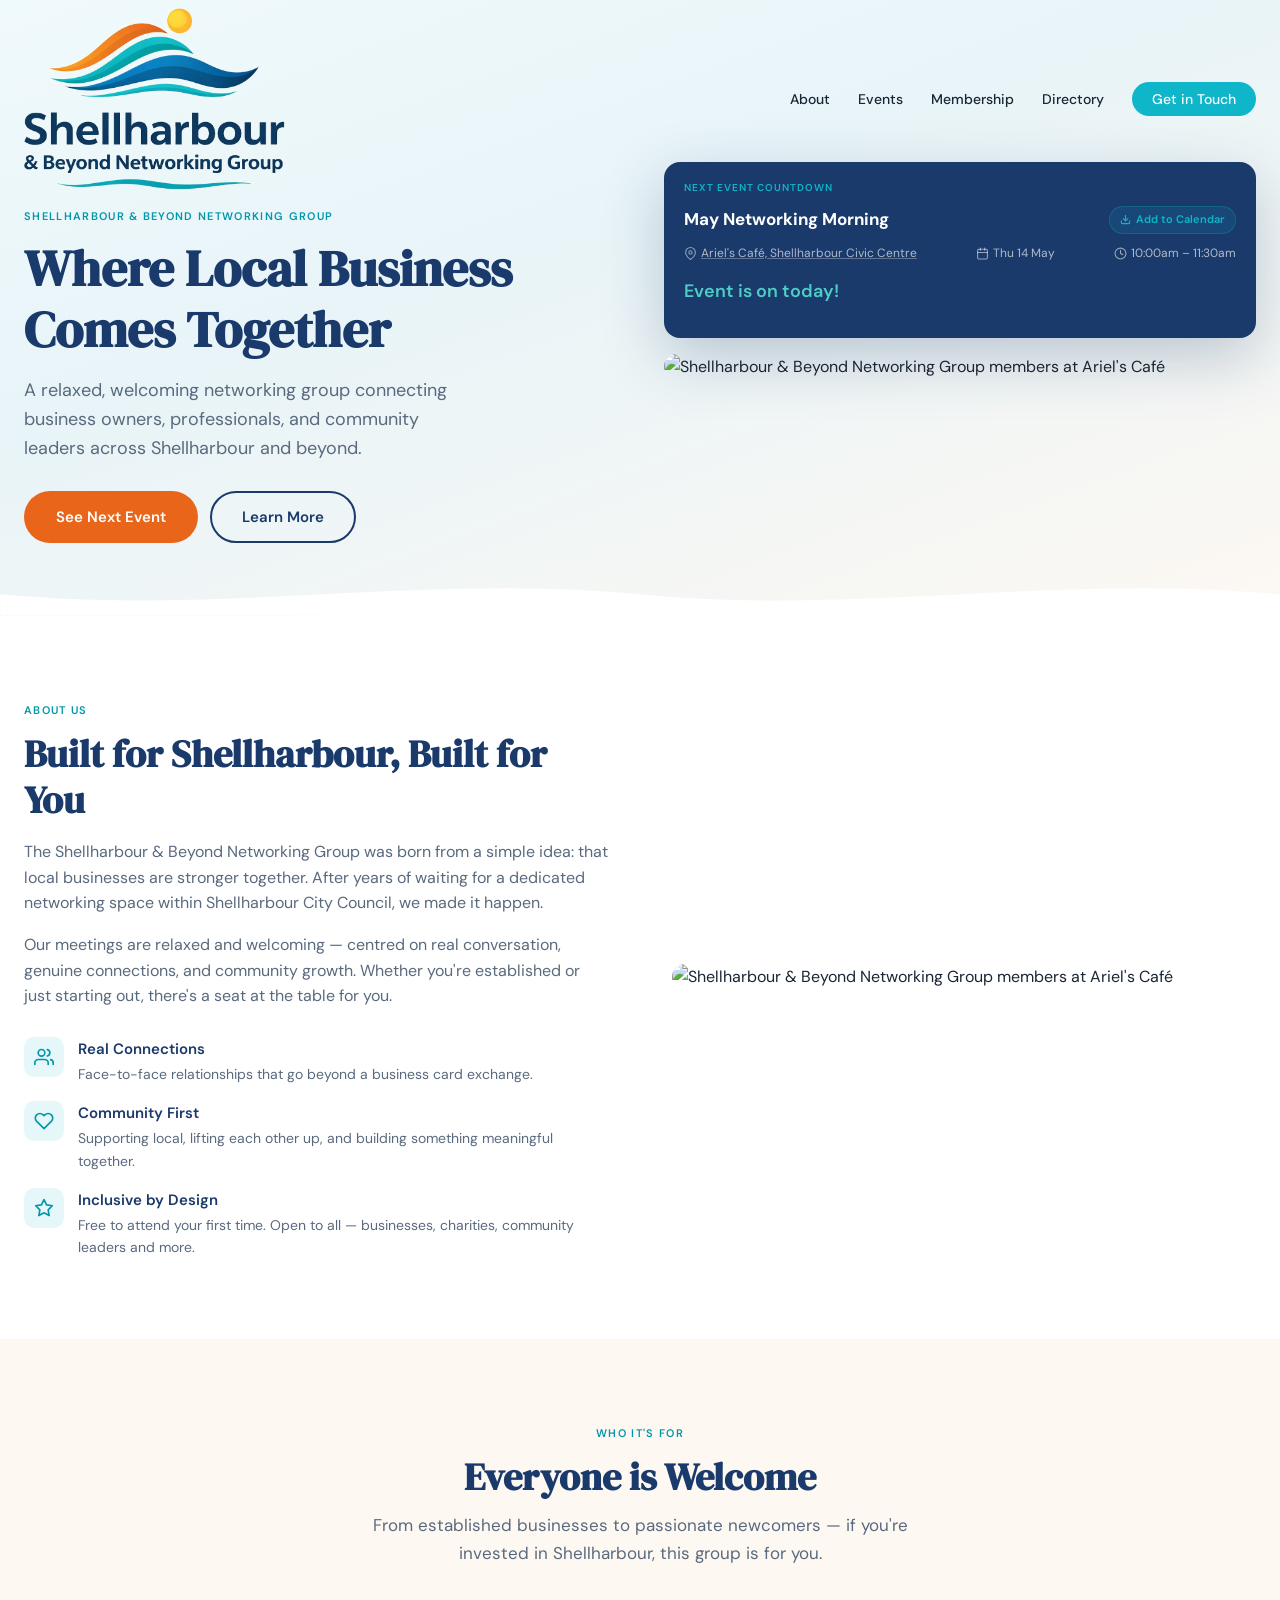
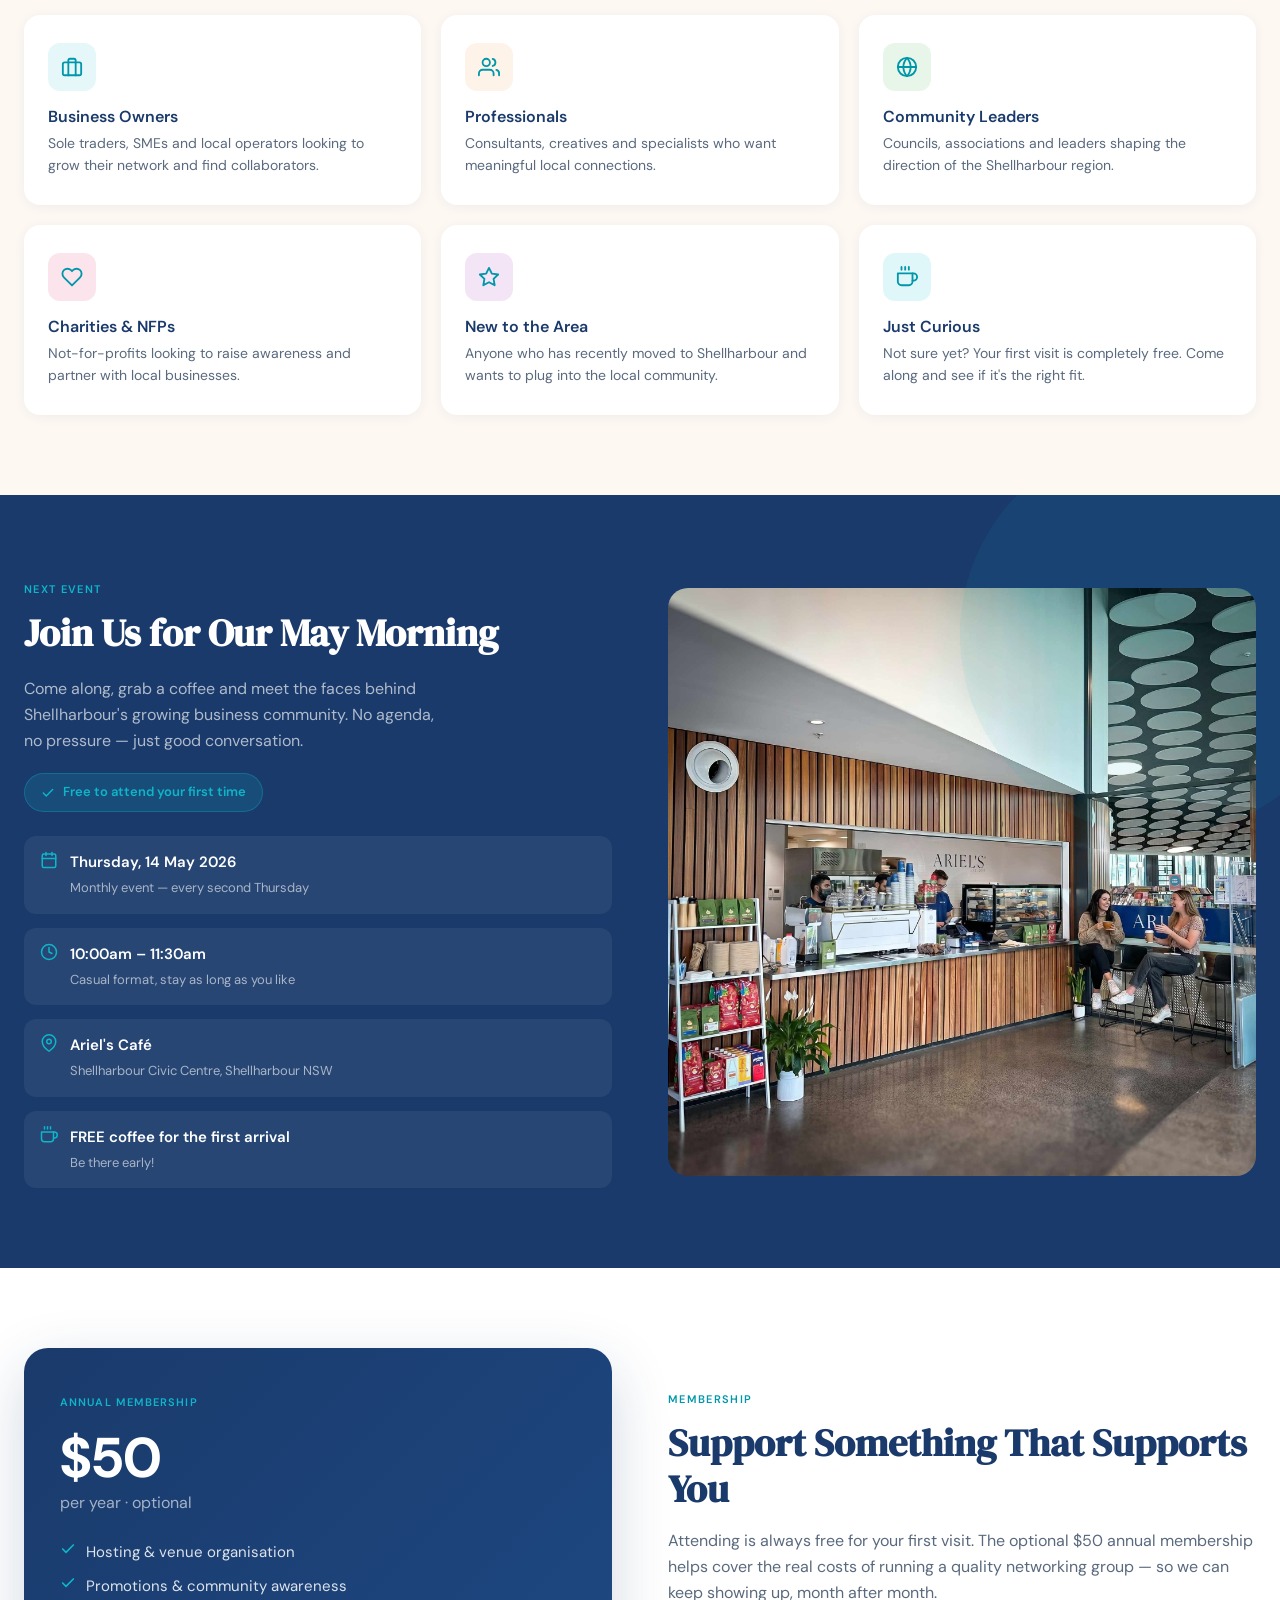
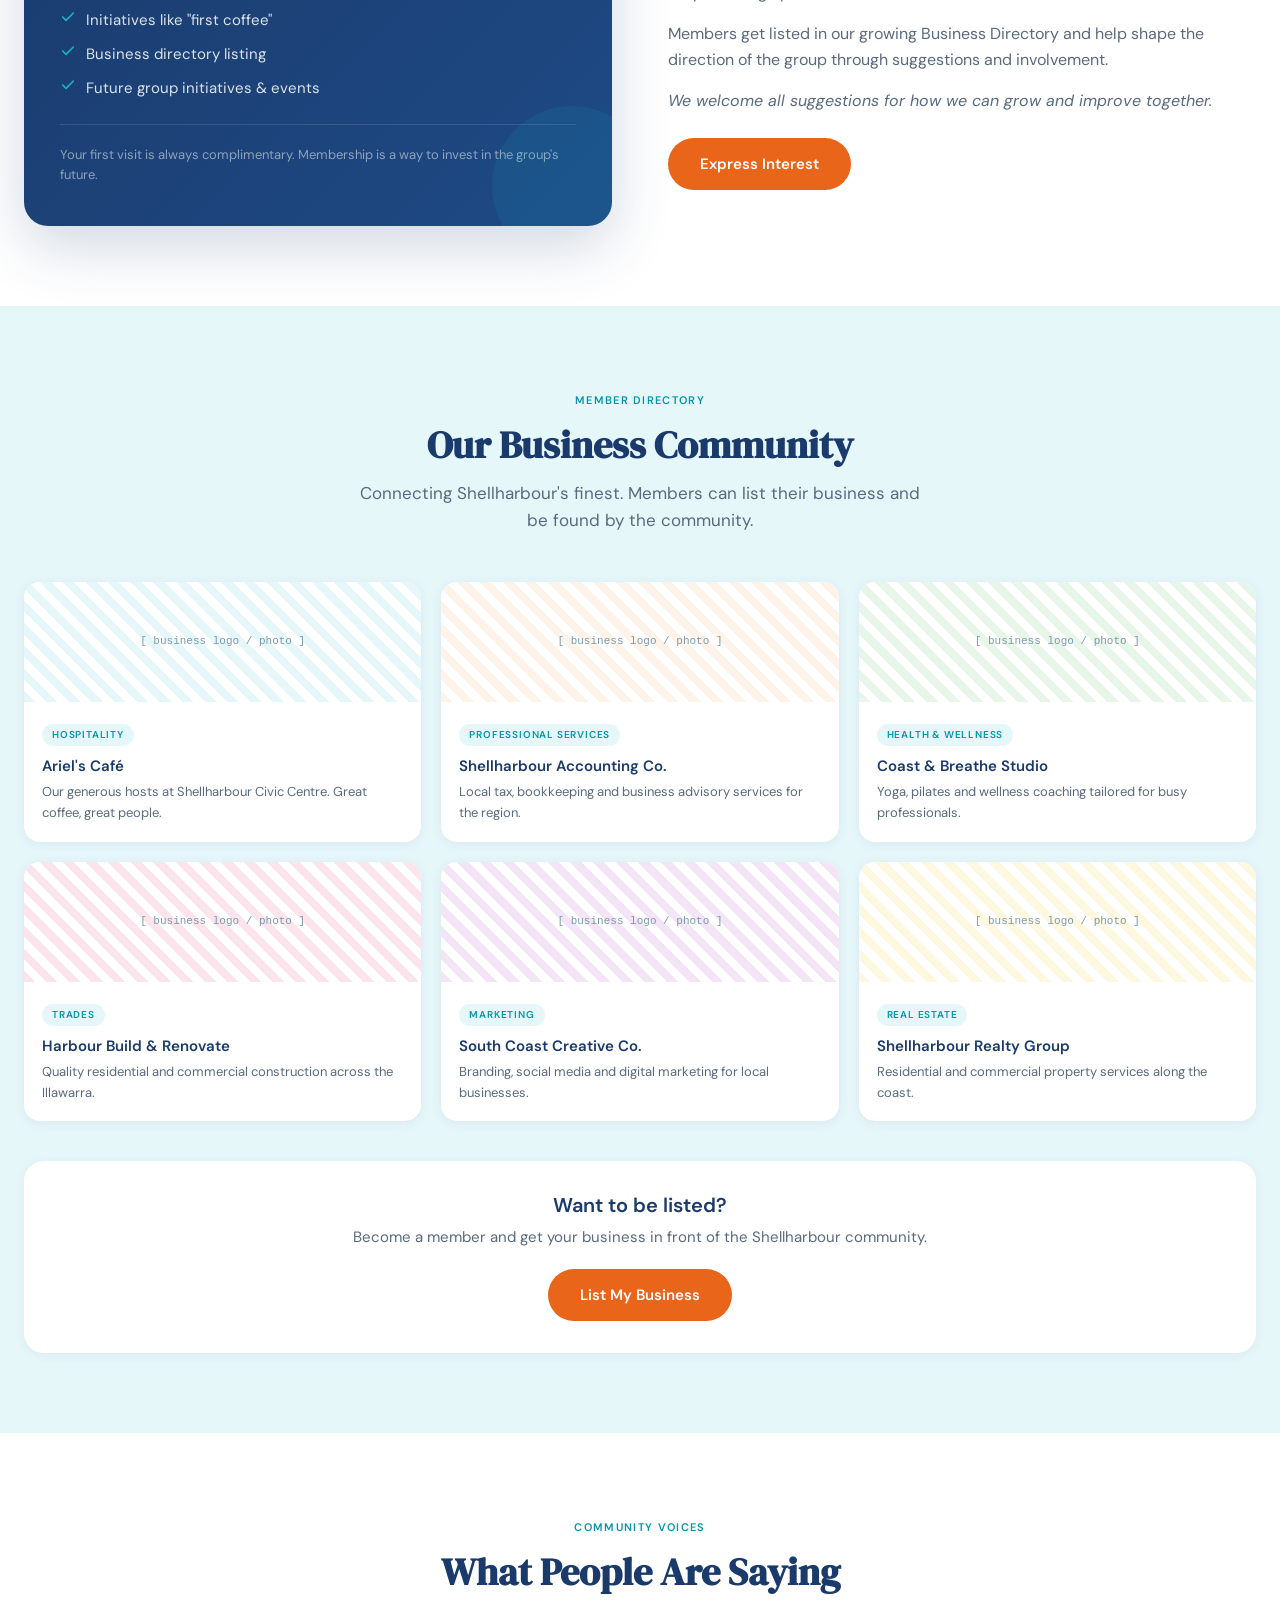
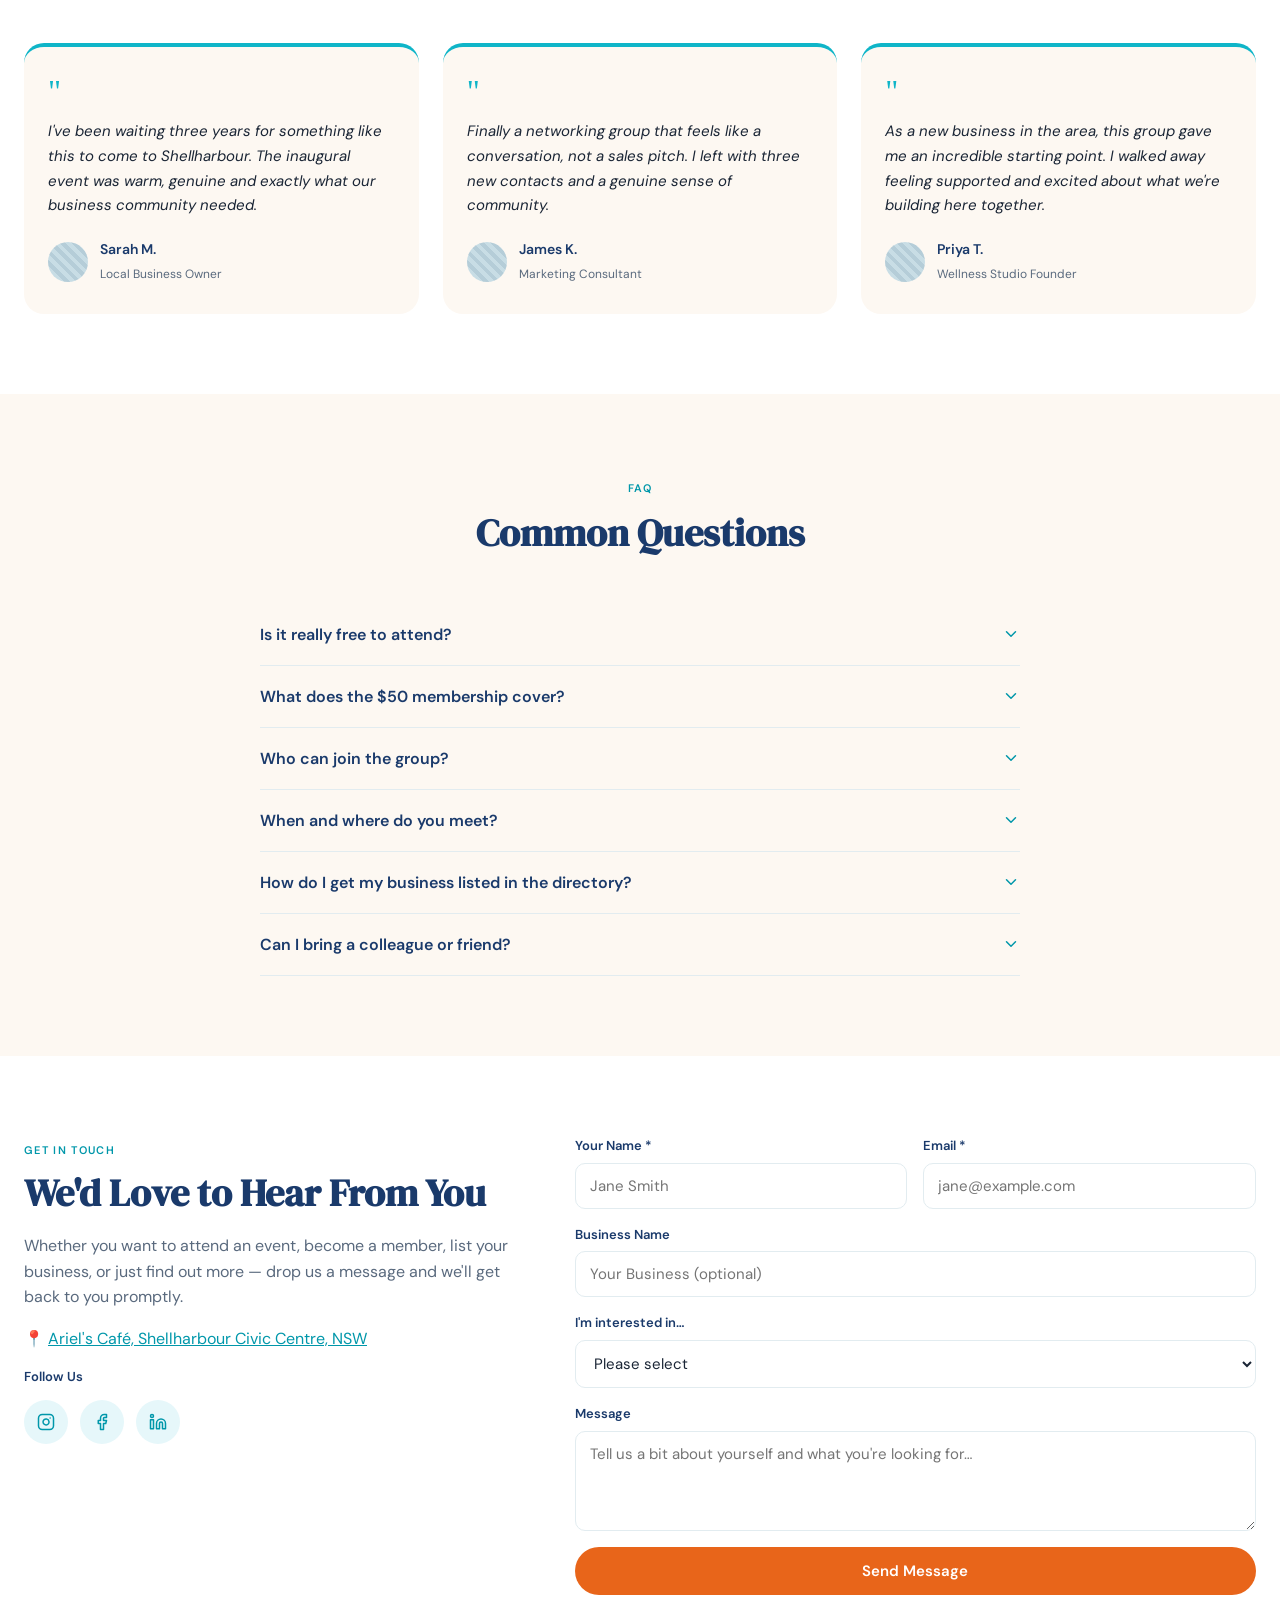
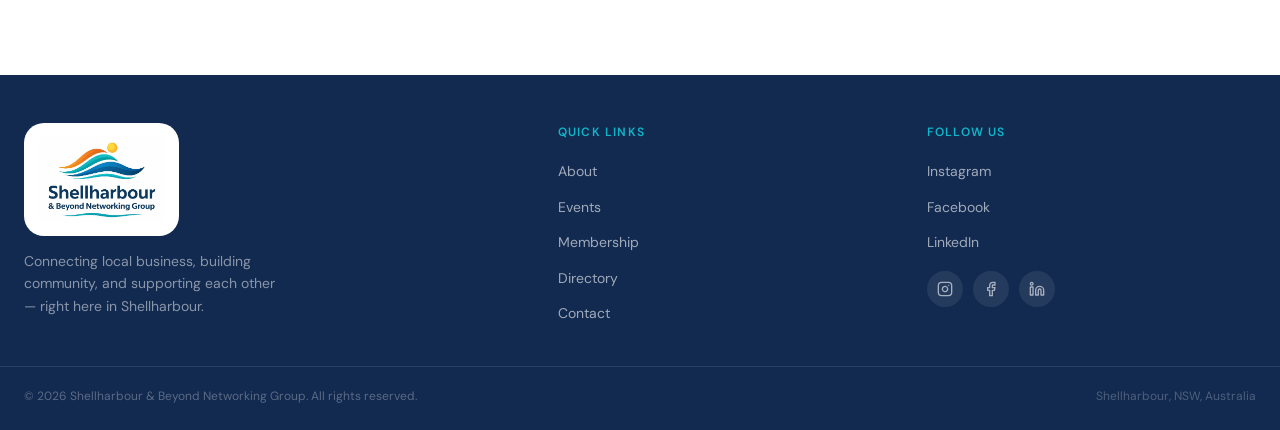
==== commit d15f0d79: "Add Ariel's café interior to Events section; wire up Facebook group link - Square aspect ratio, 20px" ====
--- a/index.html
+++ b/index.html
@@ -18,6 +18,10 @@
     <a class="nav-logo" href="#">
       <img src="uploads/logo-shellharbour-beyond-networking-group.png" alt="Shellharbour &amp; Beyond Networking Group"/>
     </a>
+    <div class="nav-event-pill">
+      <svg width="13" height="13" viewBox="0 0 24 24" fill="none" stroke="currentColor" stroke-width="2" stroke-linecap="round" stroke-linejoin="round"><rect x="3" y="4" width="18" height="18" rx="2"/><line x1="16" y1="2" x2="16" y2="6"/><line x1="8" y1="2" x2="8" y2="6"/><line x1="3" y1="10" x2="21" y2="10"/></svg>
+      Next Event: May 14, 2026 &nbsp;·&nbsp; 10:00am – 11:30am
+    </div>
     <ul class="nav-links">
       <li><a href="#about">About</a></li>
       <li><a href="#events">Events</a></li>
@@ -222,12 +226,7 @@
           </div>
         </div>
       </div>
-      <div class="img-placeholder" style="height:420px;border-radius:20px;">
-        <div>
-          <div class="placeholder-label">[ image ]</div>
-          café interior, bright coastal light, people chatting over coffee
-        </div>
-      </div>
+      <img src="uploads/ariels-cafe-civic-centre-shellharbour-counter.jpg" alt="Inside Ariel's Café at Shellharbour Civic Centre" class="event-photo"/>
     </div>
   </div>
 </section>
@@ -471,7 +470,7 @@
           <a href="#" class="social-btn" title="Instagram" aria-label="Instagram">
             <svg width="18" height="18" viewBox="0 0 24 24" fill="none" stroke="currentColor" stroke-width="2" stroke-linecap="round" stroke-linejoin="round"><rect x="2" y="2" width="20" height="20" rx="5"/><path d="M16 11.37A4 4 0 1 1 12.63 8 4 4 0 0 1 16 11.37z"/><line x1="17.5" y1="6.5" x2="17.51" y2="6.5"/></svg>
           </a>
-          <a href="#" class="social-btn" title="Facebook" aria-label="Facebook">
+          <a href="https://www.facebook.com/groups/1859999315387617" target="_blank" rel="noopener noreferrer" class="social-btn" title="Facebook" aria-label="Facebook">
             <svg width="18" height="18" viewBox="0 0 24 24" fill="none" stroke="currentColor" stroke-width="2" stroke-linecap="round" stroke-linejoin="round"><path d="M18 2h-3a5 5 0 0 0-5 5v3H7v4h3v8h4v-8h3l1-4h-4V7a1 1 0 0 1 1-1h3z"/></svg>
           </a>
           <a href="#" class="social-btn" title="LinkedIn" aria-label="LinkedIn">
@@ -542,14 +541,14 @@
       <h5>Follow Us</h5>
       <ul>
         <li><a href="#">Instagram</a></li>
-        <li><a href="#">Facebook</a></li>
+        <li><a href="https://www.facebook.com/groups/1859999315387617" target="_blank" rel="noopener noreferrer">Facebook</a></li>
         <li><a href="#">LinkedIn</a></li>
       </ul>
       <div class="footer-socials">
         <a href="#" class="footer-social" aria-label="Instagram">
           <svg width="16" height="16" viewBox="0 0 24 24" fill="none" stroke="currentColor" stroke-width="2" stroke-linecap="round" stroke-linejoin="round"><rect x="2" y="2" width="20" height="20" rx="5"/><path d="M16 11.37A4 4 0 1 1 12.63 8 4 4 0 0 1 16 11.37z"/><line x1="17.5" y1="6.5" x2="17.51" y2="6.5"/></svg>
         </a>
-        <a href="#" class="footer-social" aria-label="Facebook">
+        <a href="https://www.facebook.com/groups/1859999315387617" target="_blank" rel="noopener noreferrer" class="footer-social" aria-label="Facebook">
           <svg width="16" height="16" viewBox="0 0 24 24" fill="none" stroke="currentColor" stroke-width="2" stroke-linecap="round" stroke-linejoin="round"><path d="M18 2h-3a5 5 0 0 0-5 5v3H7v4h3v8h4v-8h3l1-4h-4V7a1 1 0 0 1 1-1h3z"/></svg>
         </a>
         <a href="#" class="footer-social" aria-label="LinkedIn">
--- a/style.css
+++ b/style.css
@@ -103,6 +103,7 @@
 .nav-inner {
   display: flex; align-items: center; justify-content: space-between;
   max-width: 1400px; margin: 0 auto; padding: 0 24px;
+  position: relative;
 }
 .nav-logo img { height: 182px; transition: height 0.35s ease; display: block; }
 nav.scrolled .nav-logo img { height: 101px; }
@@ -114,6 +115,15 @@
 .nav-links a:hover { color: var(--teal-mid); }
 .nav-cta { background: var(--teal) !important; color: white !important; padding: 8px 20px; border-radius: 50px; }
 .nav-cta:hover { background: var(--teal-mid) !important; }
+.nav-event-pill {
+  position: absolute; left: 50%; transform: translateX(-50%);
+  display: none; align-items: center; gap: 7px;
+  font-size: 13px; font-weight: 500; color: var(--navy);
+  background: var(--teal-light); border: 1px solid var(--border);
+  border-radius: 50px; padding: 6px 16px;
+  white-space: nowrap;
+}
+nav.scrolled .nav-event-pill { display: flex; }
 
 /* ── HERO ── */
 .hero {
@@ -188,6 +198,7 @@
 .about { padding: 80px 0; background: white; }
 .about-grid { display: grid; grid-template-columns: 1fr 1fr; gap: 64px; align-items: center; }
 .about-photo { width: 100%; border-radius: 20px; display: block; object-fit: cover; }
+.event-photo { width: 100%; aspect-ratio: 1 / 1; border-radius: 20px; display: block; object-fit: cover; }
 .about h2 { font-size: clamp(28px, 3vw, 40px); color: var(--navy); margin-bottom: 16px; }
 .about p { color: var(--text-muted); margin-bottom: 16px; font-size: 16px; }
 .about-pillars { margin-top: 28px; display: flex; flex-direction: column; gap: 16px; }
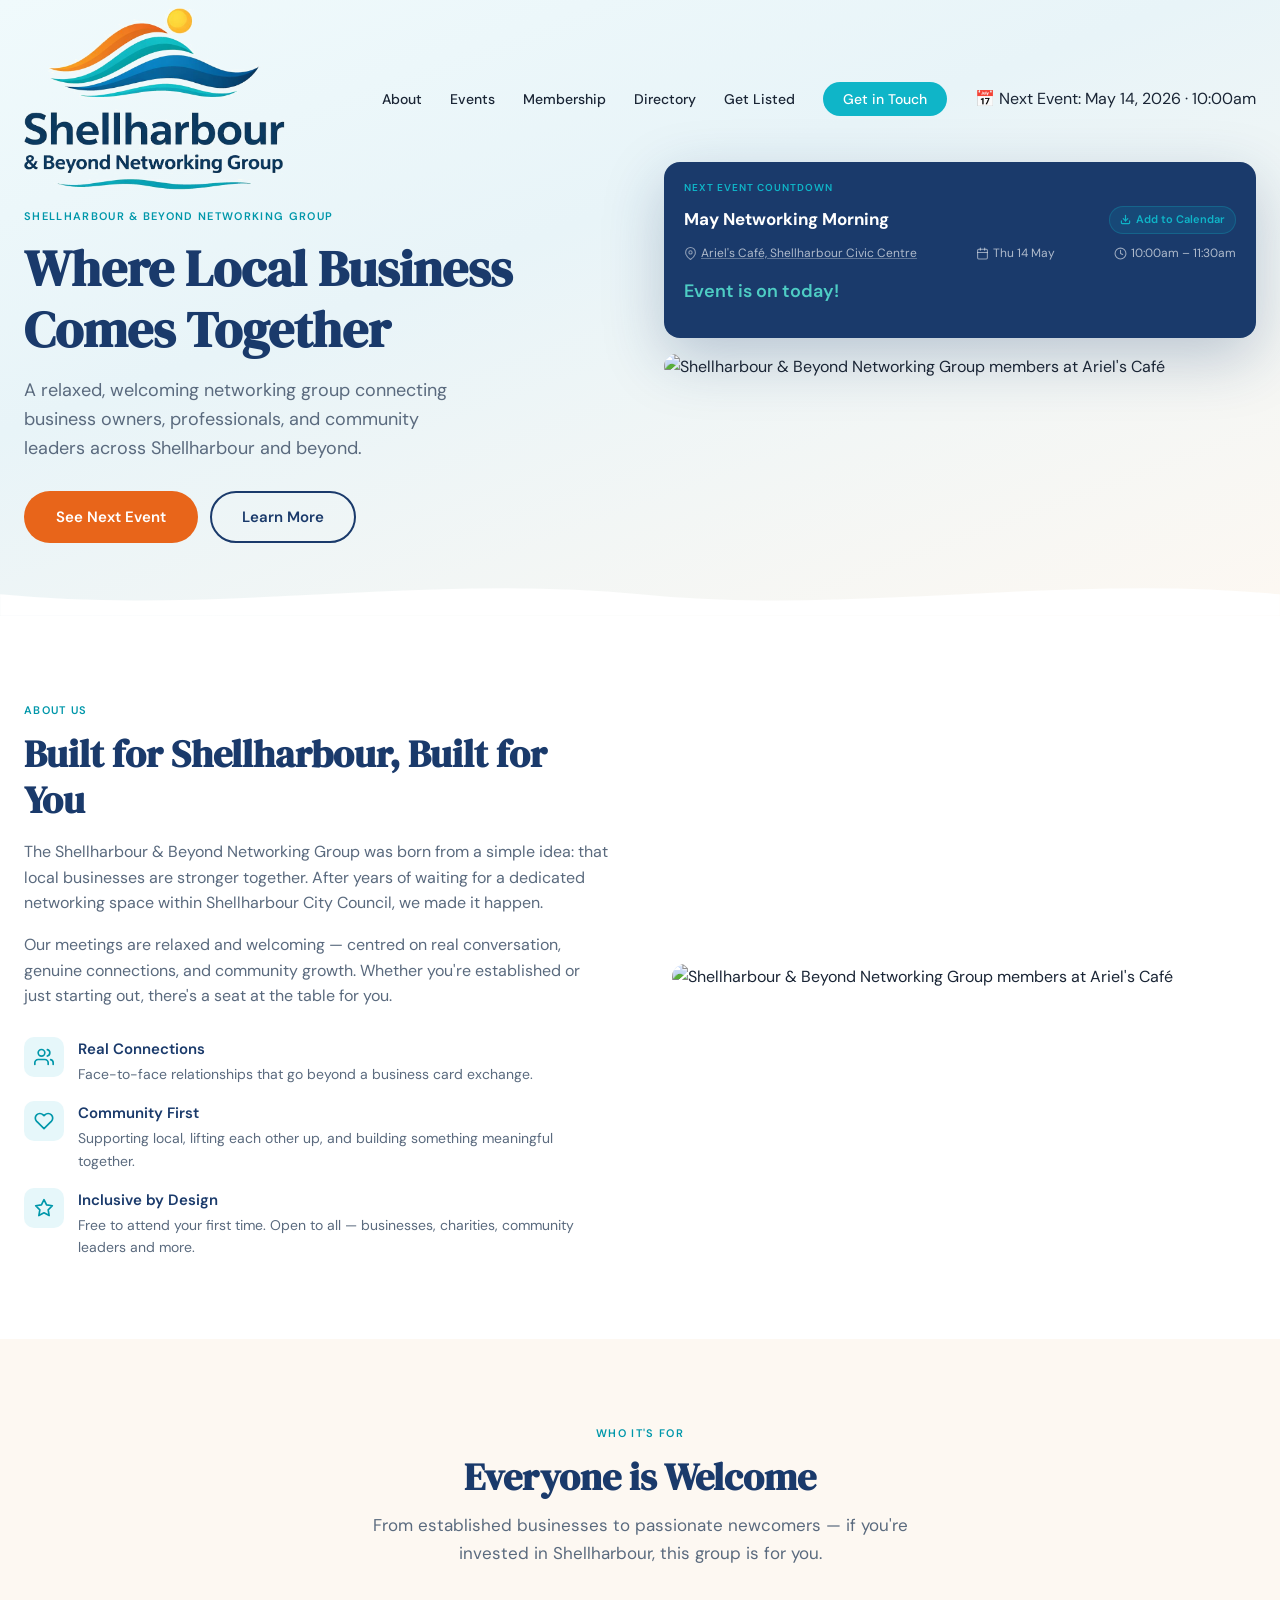
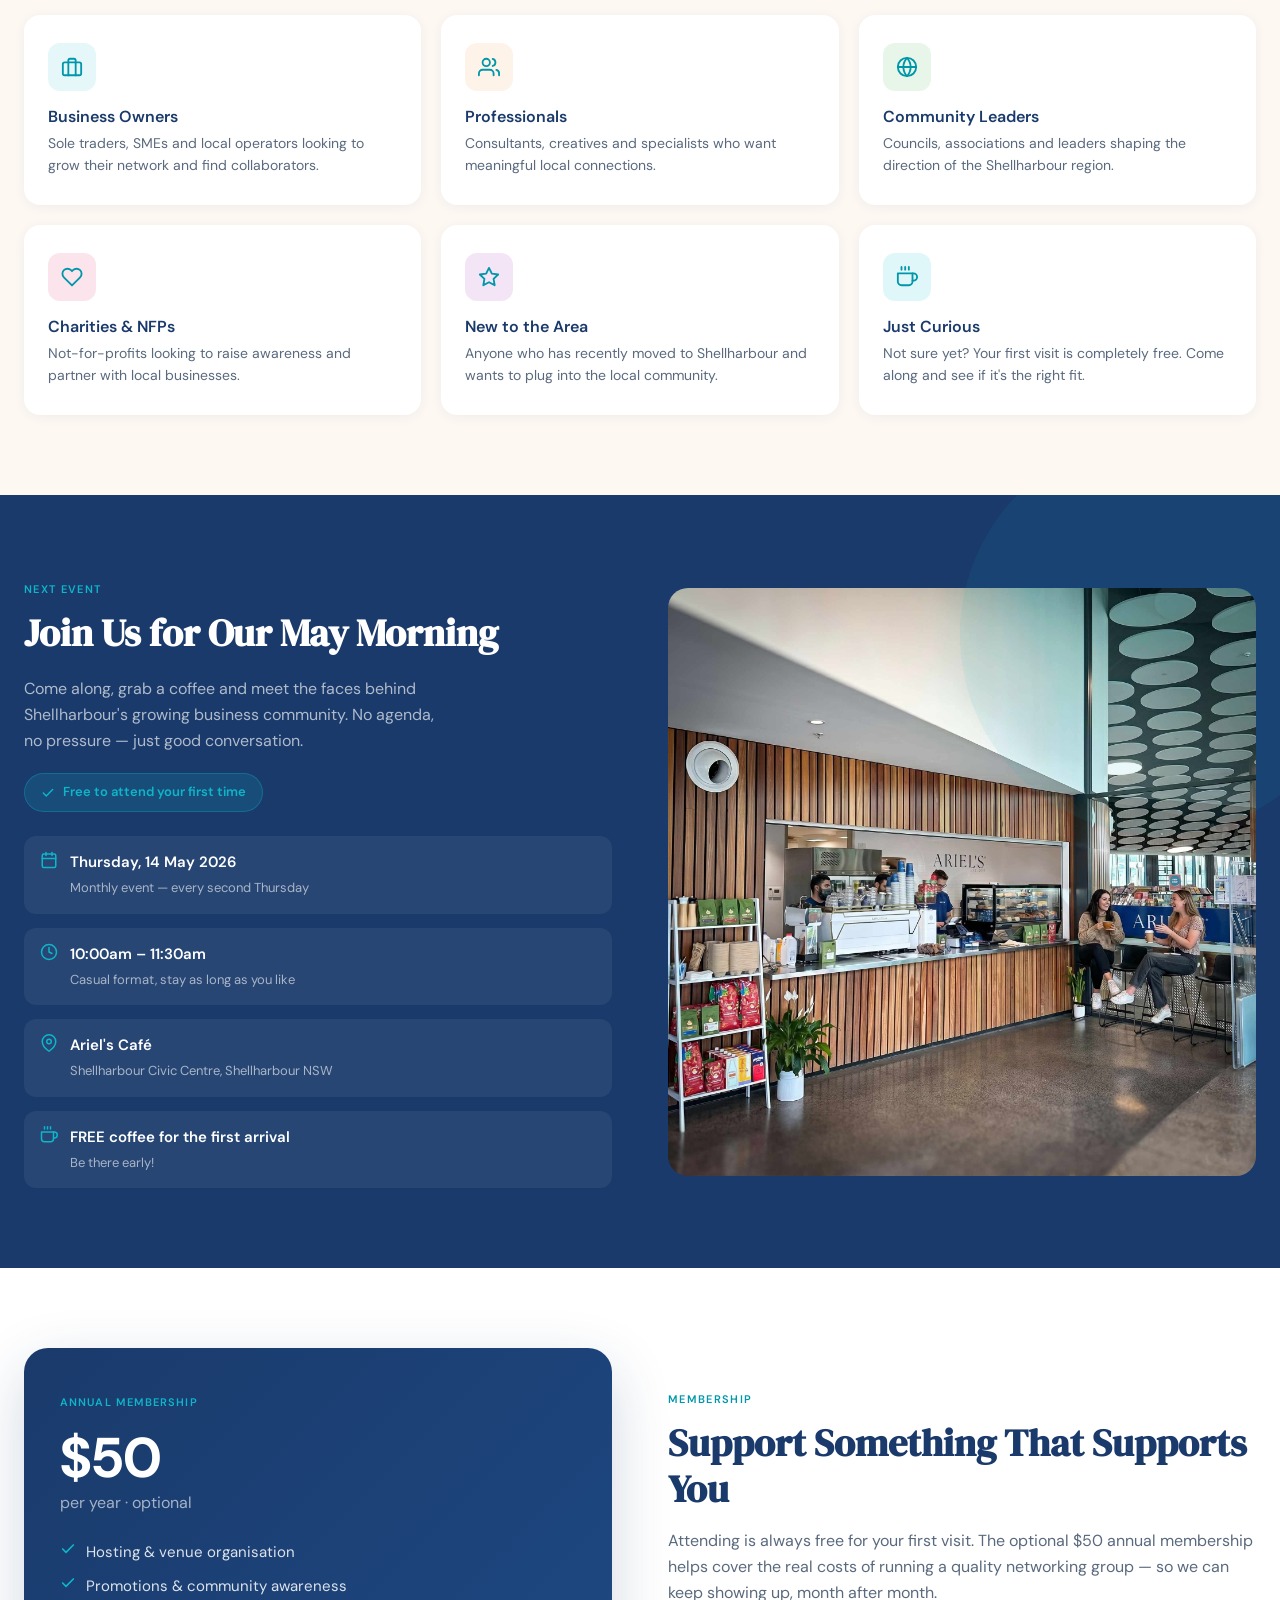
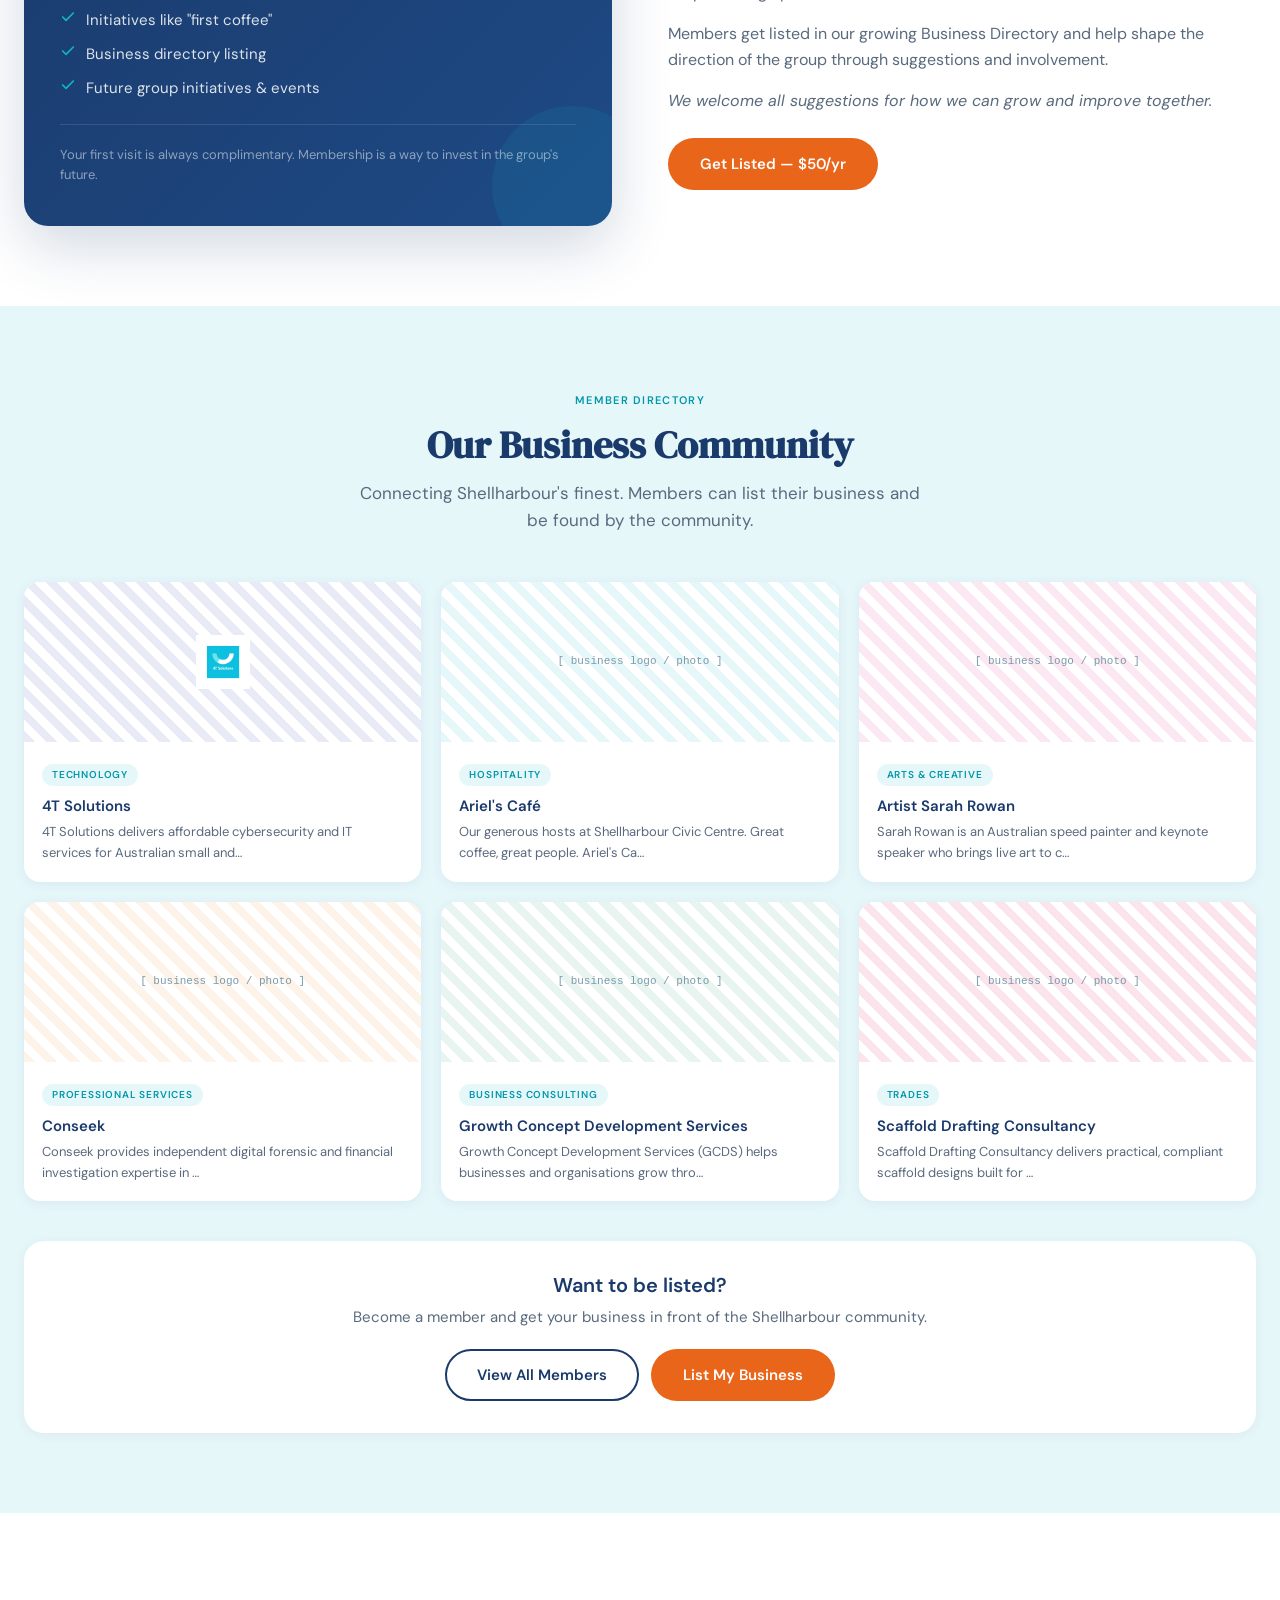
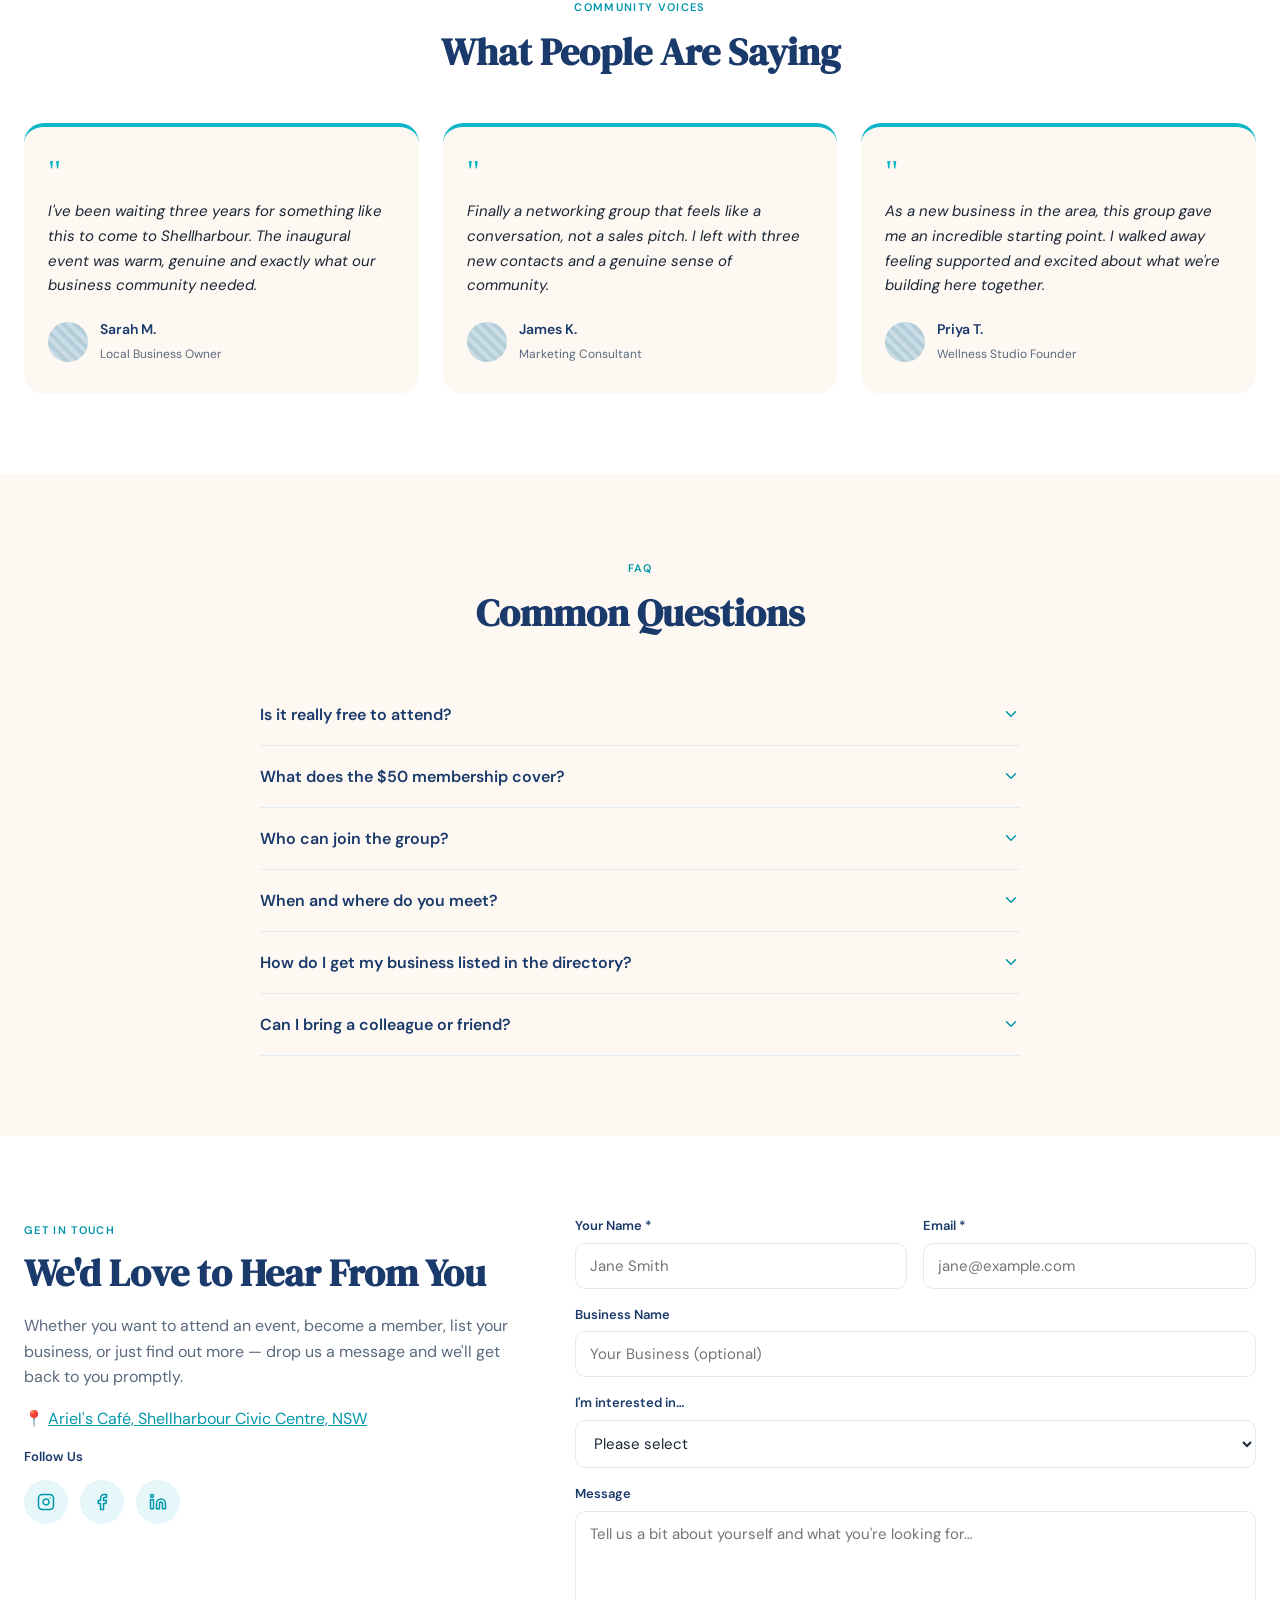
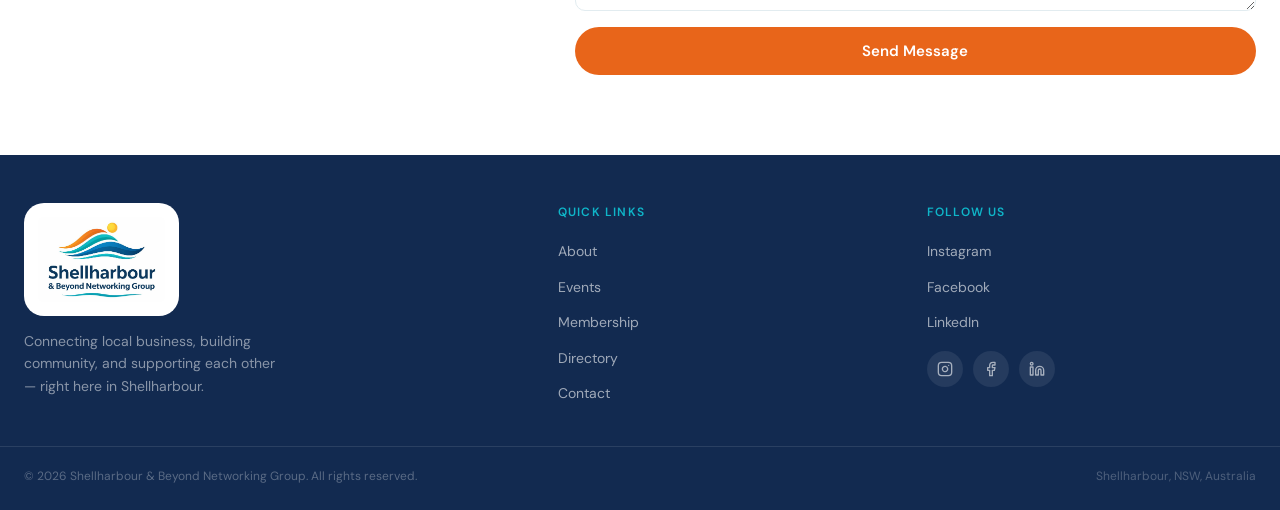
==== commit 44c7e99e: "Complete site polish: mobile nav, SEO, UX gaps Mobile: - Hamburger nav on all pages (3-line → X anim" ====
--- a/index.html
+++ b/index.html
@@ -5,6 +5,15 @@
   <meta name="viewport" content="width=device-width, initial-scale=1.0"/>
   <title>Shellharbour &amp; Beyond Networking Group</title>
   <meta name="description" content="A relaxed, welcoming networking group connecting business owners, professionals, and community leaders across Shellharbour and beyond."/>
+  <!-- Favicon -->
+  <link rel="icon" type="image/png" href="uploads/logo-shellharbour-beyond-networking-group.png"/>
+  <!-- Open Graph -->
+  <meta property="og:type" content="website"/>
+  <meta property="og:title" content="Shellharbour &amp; Beyond Networking Group"/>
+  <meta property="og:description" content="A relaxed, welcoming networking group connecting business owners, professionals and community leaders across Shellharbour and beyond."/>
+  <meta property="og:url" content="https://mattwilsonau.github.io/shellharbour-beyond/"/>
+  <meta property="og:image" content="https://mattwilsonau.github.io/shellharbour-beyond/uploads/hero-networking-group.jpg"/>
+  <meta name="twitter:card" content="summary_large_image"/>
   <link rel="preconnect" href="https://fonts.googleapis.com"/>
   <link rel="preconnect" href="https://fonts.gstatic.com" crossorigin/>
   <link href="https://fonts.googleapis.com/css2?family=DM+Sans:wght@300;400;500;600;700&family=DM+Serif+Display:ital@0;1&display=swap" rel="stylesheet"/>
@@ -22,13 +31,18 @@
       <svg width="13" height="13" viewBox="0 0 24 24" fill="none" stroke="currentColor" stroke-width="2" stroke-linecap="round" stroke-linejoin="round"><rect x="3" y="4" width="18" height="18" rx="2"/><line x1="16" y1="2" x2="16" y2="6"/><line x1="8" y1="2" x2="8" y2="6"/><line x1="3" y1="10" x2="21" y2="10"/></svg>
       Next Event: May 14, 2026 &nbsp;·&nbsp; 10:00am – 11:30am
     </div>
-    <ul class="nav-links">
+    <ul class="nav-links" id="nav-links">
       <li><a href="#about">About</a></li>
       <li><a href="#events">Events</a></li>
       <li><a href="#membership">Membership</a></li>
-      <li><a href="#directory">Directory</a></li>
+      <li><a href="members.html">Directory</a></li>
+      <li><a href="apply.html">Get Listed</a></li>
       <li><a href="#contact" class="nav-cta">Get in Touch</a></li>
+      <li class="nav-mobile-event">📅 Next Event: May 14, 2026 · 10:00am</li>
     </ul>
+    <button class="nav-hamburger" id="nav-hamburger" aria-label="Open menu" aria-expanded="false">
+      <span></span><span></span><span></span>
+    </button>
   </div>
 </nav>
 
@@ -270,7 +284,7 @@
         <p>Members get listed in our growing Business Directory and help shape the direction of the group through suggestions and involvement.</p>
         <p class="membership-italic">We welcome all suggestions for how we can grow and improve together.</p>
         <div style="margin-top:24px">
-          <a href="#contact" class="btn-primary">Express Interest</a>
+          <a href="apply.html" class="btn-primary">Get Listed — $50/yr</a>
         </div>
       </div>
     </div>
@@ -285,60 +299,16 @@
       <h2>Our Business Community</h2>
       <p>Connecting Shellharbour's finest. Members can list their business and be found by the community.</p>
     </div>
-    <div class="directory-grid">
-      <div class="biz-card">
-        <div class="biz-card-thumb" style="background:repeating-linear-gradient(45deg,#e6f7fa,#e6f7fa 8px,white 8px,white 16px)"><span class="biz-thumb-label">[ business logo / photo ]</span></div>
-        <div class="biz-card-body">
-          <span class="biz-tag">Hospitality</span>
-          <h4>Ariel's Café</h4>
-          <p>Our generous hosts at Shellharbour Civic Centre. Great coffee, great people.</p>
-        </div>
-      </div>
-      <div class="biz-card">
-        <div class="biz-card-thumb" style="background:repeating-linear-gradient(45deg,#fef3e8,#fef3e8 8px,white 8px,white 16px)"><span class="biz-thumb-label">[ business logo / photo ]</span></div>
-        <div class="biz-card-body">
-          <span class="biz-tag">Professional Services</span>
-          <h4>Shellharbour Accounting Co.</h4>
-          <p>Local tax, bookkeeping and business advisory services for the region.</p>
-        </div>
-      </div>
-      <div class="biz-card">
-        <div class="biz-card-thumb" style="background:repeating-linear-gradient(45deg,#e8f5e9,#e8f5e9 8px,white 8px,white 16px)"><span class="biz-thumb-label">[ business logo / photo ]</span></div>
-        <div class="biz-card-body">
-          <span class="biz-tag">Health &amp; Wellness</span>
-          <h4>Coast &amp; Breathe Studio</h4>
-          <p>Yoga, pilates and wellness coaching tailored for busy professionals.</p>
-        </div>
-      </div>
-      <div class="biz-card">
-        <div class="biz-card-thumb" style="background:repeating-linear-gradient(45deg,#fce4ec,#fce4ec 8px,white 8px,white 16px)"><span class="biz-thumb-label">[ business logo / photo ]</span></div>
-        <div class="biz-card-body">
-          <span class="biz-tag">Trades</span>
-          <h4>Harbour Build &amp; Renovate</h4>
-          <p>Quality residential and commercial construction across the Illawarra.</p>
-        </div>
-      </div>
-      <div class="biz-card">
-        <div class="biz-card-thumb" style="background:repeating-linear-gradient(45deg,#f3e5f5,#f3e5f5 8px,white 8px,white 16px)"><span class="biz-thumb-label">[ business logo / photo ]</span></div>
-        <div class="biz-card-body">
-          <span class="biz-tag">Marketing</span>
-          <h4>South Coast Creative Co.</h4>
-          <p>Branding, social media and digital marketing for local businesses.</p>
-        </div>
-      </div>
-      <div class="biz-card">
-        <div class="biz-card-thumb" style="background:repeating-linear-gradient(45deg,#fff8e1,#fff8e1 8px,white 8px,white 16px)"><span class="biz-thumb-label">[ business logo / photo ]</span></div>
-        <div class="biz-card-body">
-          <span class="biz-tag">Real Estate</span>
-          <h4>Shellharbour Realty Group</h4>
-          <p>Residential and commercial property services along the coast.</p>
-        </div>
-      </div>
+    <div class="directory-grid" id="homepage-directory-grid">
+      <!-- populated from directory.json by script.js -->
     </div>
     <div class="biz-join-cta">
       <h3>Want to be listed?</h3>
       <p>Become a member and get your business in front of the Shellharbour community.</p>
-      <a href="#contact" class="btn-primary">List My Business</a>
+      <div style="display:flex;gap:12px;justify-content:center;flex-wrap:wrap;margin-top:4px">
+        <a href="members.html" class="btn-outline">View All Members</a>
+        <a href="apply.html" class="btn-primary">List My Business</a>
+      </div>
     </div>
   </div>
 </section>
@@ -479,7 +449,7 @@
         </div>
       </div>
       <div class="contact-form-wrap">
-        <form class="contact-form" id="contact-form" novalidate>
+        <form class="contact-form" id="contact-form" action="https://formspree.io/f/YOUR_FORMSPREE_ID" method="POST" novalidate>
           <div class="form-row">
             <div class="form-group">
               <label for="f-name">Your Name *</label>
@@ -533,7 +503,7 @@
         <li><a href="#about">About</a></li>
         <li><a href="#events">Events</a></li>
         <li><a href="#membership">Membership</a></li>
-        <li><a href="#directory">Directory</a></li>
+        <li><a href="members.html">Directory</a></li>
         <li><a href="#contact">Contact</a></li>
       </ul>
     </div>
@@ -564,5 +534,56 @@
 </footer>
 
 <script src="script.js"></script>
+<script>
+// ── MOBILE NAV ──
+(function() {
+  const hamburger = document.getElementById('nav-hamburger');
+  const navLinks  = document.getElementById('nav-links');
+  if (!hamburger || !navLinks) return;
+  function closeNav() {
+    navLinks.classList.remove('nav-open');
+    hamburger.classList.remove('open');
+    hamburger.setAttribute('aria-expanded', 'false');
+    document.body.style.overflow = '';
+  }
+  hamburger.addEventListener('click', () => {
+    const isOpen = navLinks.classList.toggle('nav-open');
+    hamburger.classList.toggle('open', isOpen);
+    hamburger.setAttribute('aria-expanded', String(isOpen));
+    document.body.style.overflow = isOpen ? 'hidden' : '';
+  });
+  navLinks.querySelectorAll('a').forEach(a => a.addEventListener('click', closeNav));
+  document.addEventListener('keydown', e => { if (e.key === 'Escape') closeNav(); });
+})();
+
+// ── CONTACT FORM (Formspree) ──
+(function() {
+  const form    = document.getElementById('contact-form');
+  const success = document.getElementById('form-success');
+  if (!form) return;
+  // If Formspree ID not yet set, keep the mock behaviour
+  if (form.action.includes('YOUR_FORMSPREE_ID')) {
+    form.addEventListener('submit', e => {
+      e.preventDefault();
+      form.style.display = 'none';
+      success.style.display = 'block';
+    });
+    return;
+  }
+  form.addEventListener('submit', async e => {
+    e.preventDefault();
+    const btn = form.querySelector('button[type="submit"]');
+    btn.textContent = 'Sending…'; btn.disabled = true;
+    try {
+      const res = await fetch(form.action, {
+        method: 'POST', body: new FormData(form),
+        headers: { 'Accept': 'application/json' }
+      });
+      if (res.ok) { form.style.display = 'none'; success.style.display = 'block'; }
+      else { btn.textContent = 'Send Message'; btn.disabled = false; alert('Something went wrong — please try again.'); }
+    } catch { btn.textContent = 'Send Message'; btn.disabled = false; alert('Something went wrong — please try again.'); }
+  });
+})();
+</script>
 </body>
 </html>
--- a/style.css
+++ b/style.css
@@ -115,6 +115,20 @@
 .nav-links a:hover { color: var(--teal-mid); }
 .nav-cta { background: var(--teal) !important; color: white !important; padding: 8px 20px; border-radius: 50px; }
 .nav-cta:hover { background: var(--teal-mid) !important; }
+
+/* ── HAMBURGER ── */
+.nav-hamburger {
+  display: none; flex-direction: column; justify-content: center; gap: 5px;
+  background: none; border: none; cursor: pointer; padding: 8px; z-index: 110;
+  flex-shrink: 0;
+}
+.nav-hamburger span {
+  display: block; width: 22px; height: 2px;
+  background: var(--navy); border-radius: 2px; transition: all 0.25s ease;
+}
+.nav-hamburger.open span:nth-child(1) { transform: translateY(7px) rotate(45deg); }
+.nav-hamburger.open span:nth-child(2) { opacity: 0; transform: scaleX(0); }
+.nav-hamburger.open span:nth-child(3) { transform: translateY(-7px) rotate(-45deg); }
 .nav-event-pill {
   position: absolute; left: 50%; transform: translateX(-50%);
   display: none; align-items: center; gap: 7px;
@@ -124,6 +138,11 @@
   white-space: nowrap;
 }
 nav.scrolled .nav-event-pill { display: flex; }
+
+/* ── INNER PAGE NAV (always compact) ── */
+nav.nav-compact { background: linear-gradient(to right, #ffffff 0%, #f0f4f7 100%); border-bottom: 1px solid var(--border); box-shadow: 0 2px 20px rgba(0,0,0,0.08); }
+nav.nav-compact .nav-logo img { height: 72px; }
+nav.nav-compact.scrolled .nav-logo img { height: 72px; }
 
 /* ── HERO ── */
 .hero {
@@ -297,7 +316,7 @@
 }
 .biz-card:hover { transform: translateY(-4px); box-shadow: 0 10px 30px rgba(26,58,107,0.13); }
 .biz-card-thumb {
-  height: 120px;
+  height: 160px;
   display: flex; align-items: center; justify-content: center;
 }
 .biz-thumb-label { font-family: monospace; font-size: 11px; color: #7a9aaa; padding: 10px; text-align: center; }
@@ -423,6 +442,35 @@
 }
 .footer-social:hover { background: var(--teal); color: white; }
 
+/* ── LOADING SKELETON ── */
+.skeleton-grid {
+  display: grid; grid-template-columns: repeat(3,1fr); gap: 24px;
+}
+.skeleton-card {
+  background: white; border-radius: 20px; overflow: hidden;
+  box-shadow: 0 2px 12px rgba(26,58,107,0.07);
+}
+.skeleton-header { height: 120px; background: #eef2f5; }
+.skeleton-body { padding: 20px 24px 24px; display: flex; flex-direction: column; gap: 10px; }
+.skeleton-line {
+  height: 12px; border-radius: 6px; background: #eef2f5;
+  animation: skeleton-pulse 1.4s ease-in-out infinite;
+}
+.skeleton-line.short { width: 40%; }
+.skeleton-line.medium { width: 70%; }
+.skeleton-line.full { width: 100%; }
+@keyframes skeleton-pulse {
+  0%, 100% { opacity: 1; } 50% { opacity: 0.4; }
+}
+
+/* ── FETCH ERROR STATE ── */
+.fetch-error {
+  text-align: center; padding: 60px 24px; color: var(--text-muted);
+  grid-column: 1 / -1;
+}
+.fetch-error svg { color: #ccc; margin-bottom: 12px; }
+.fetch-error h3 { font-family: 'DM Sans', sans-serif; font-size: 17px; color: var(--navy); margin-bottom: 6px; }
+
 /* ── RESPONSIVE ── */
 @media (max-width: 768px) {
   .hero-inner,
@@ -436,14 +484,34 @@
   .directory-grid { grid-template-columns: 1fr 1fr; }
 
   .footer-inner { grid-template-columns: 1fr; }
-  .nav-links { display: none; }
   .form-row { grid-template-columns: 1fr; }
-
   .hero-visual { order: -1; }
   .hero-inner { gap: 32px; }
+  .skeleton-grid { grid-template-columns: 1fr 1fr; }
+
+  /* Mobile nav */
+  .nav-hamburger { display: flex; }
+  .nav-event-pill { display: none !important; } /* hide pill in mobile — shown in menu instead */
+  .nav-links {
+    position: fixed; top: 0; left: 0; right: 0; bottom: 0;
+    background: rgba(255,255,255,0.98); backdrop-filter: blur(12px);
+    z-index: 105; flex-direction: column; list-style: none;
+    align-items: center; justify-content: center; gap: 28px;
+    transform: translateX(100%);
+    transition: transform 0.3s cubic-bezier(0.4, 0, 0.2, 1);
+  }
+  .nav-links.nav-open { transform: translateX(0); }
+  .nav-links a { font-size: 20px; font-weight: 600; color: var(--navy); }
+  .nav-links .nav-cta { padding: 14px 36px; font-size: 16px; }
+  .nav-links .nav-mobile-event {
+    font-size: 13px; color: var(--text-muted); text-align: center;
+    padding: 14px 24px; background: var(--teal-light);
+    border-radius: 50px; border: 1px solid var(--border);
+  }
 }
 @media (max-width: 520px) {
   .who-cards,
   .testimonials-grid,
   .directory-grid { grid-template-columns: 1fr; }
-}
+  .skeleton-grid { grid-template-columns: 1fr; }
+}
